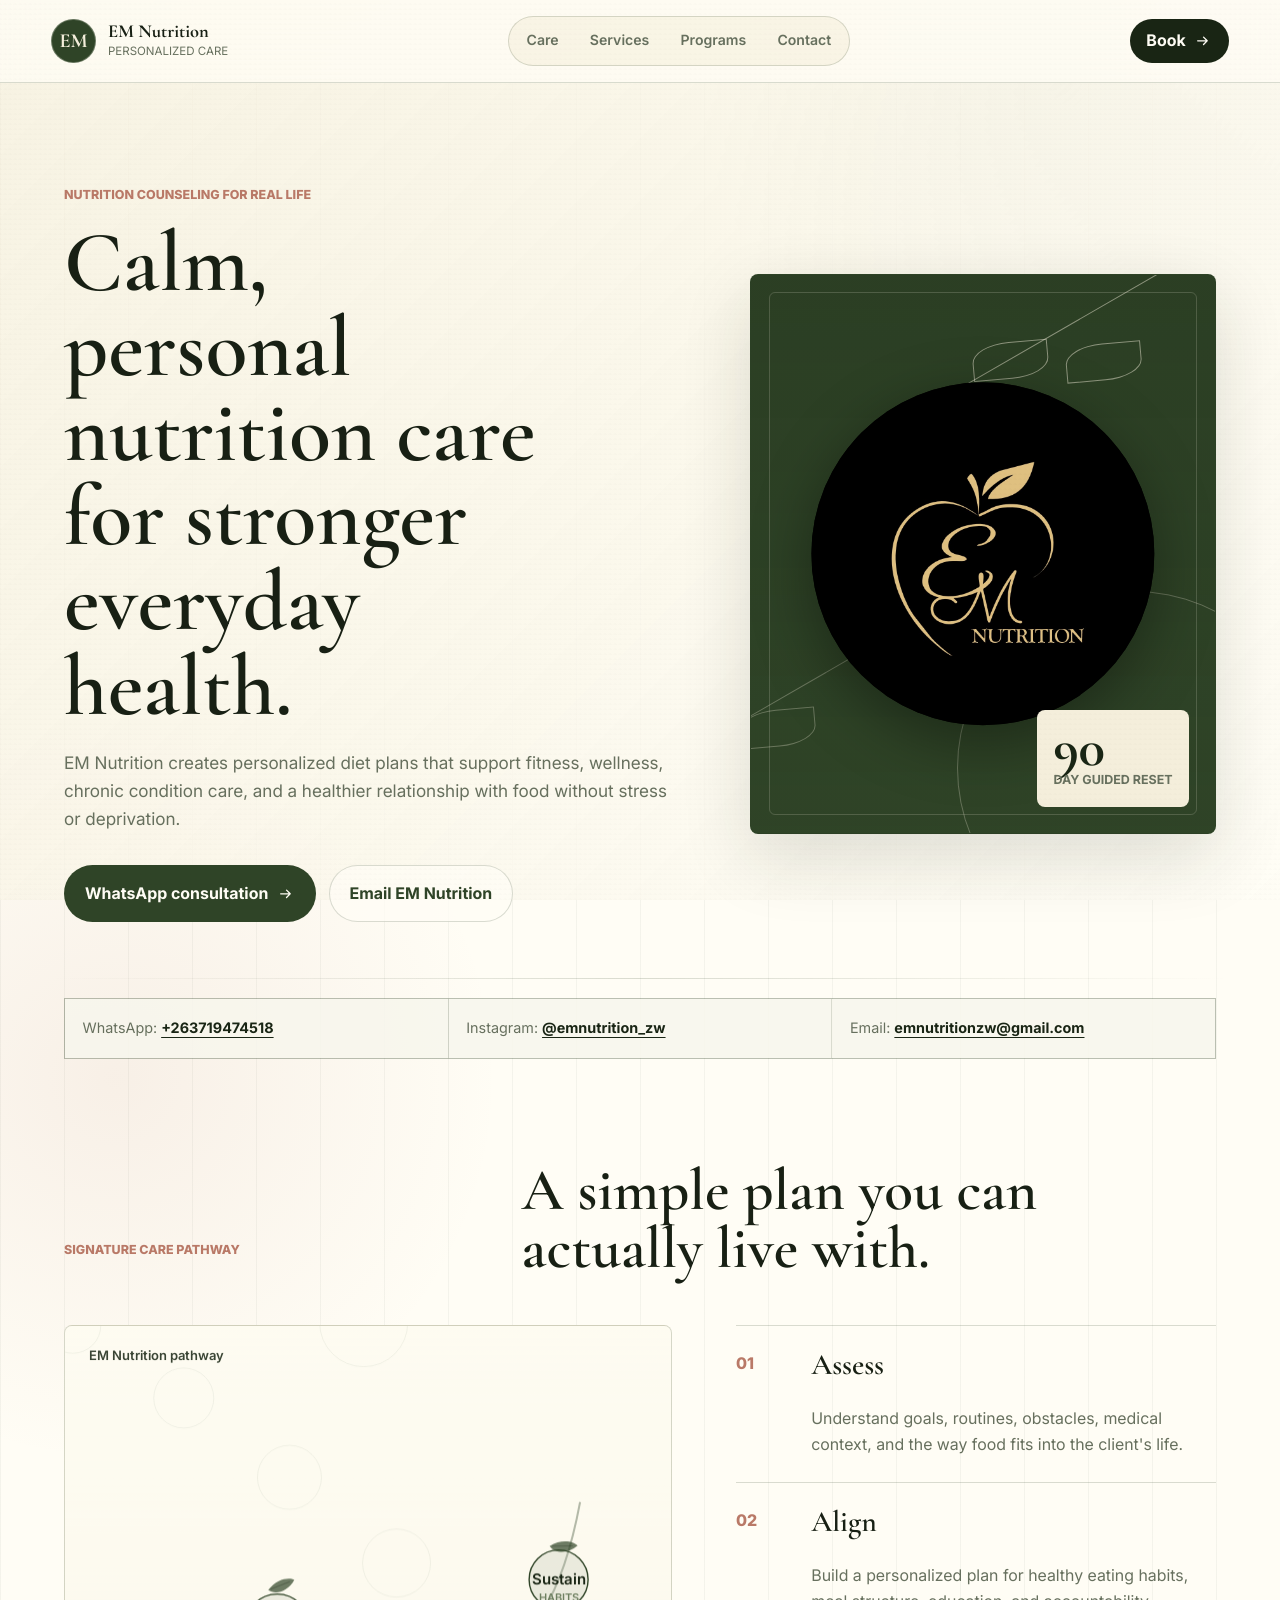
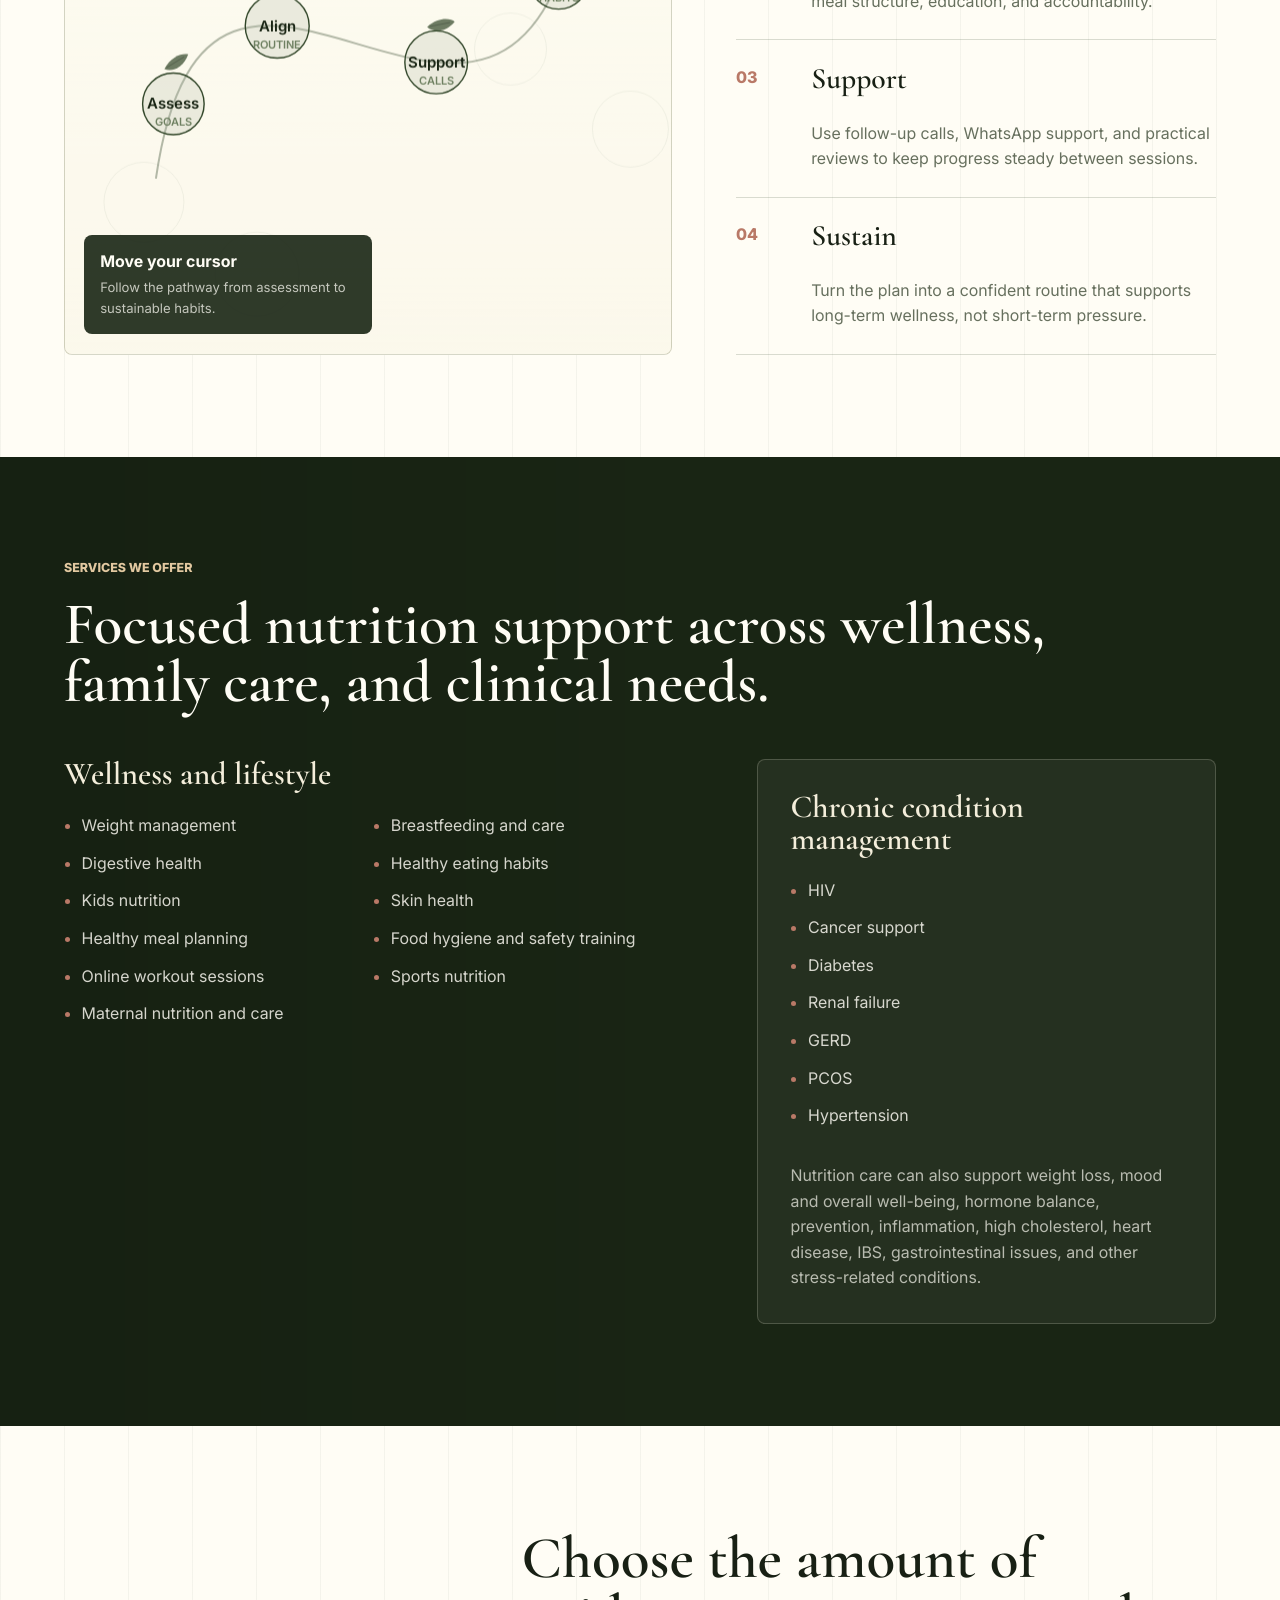
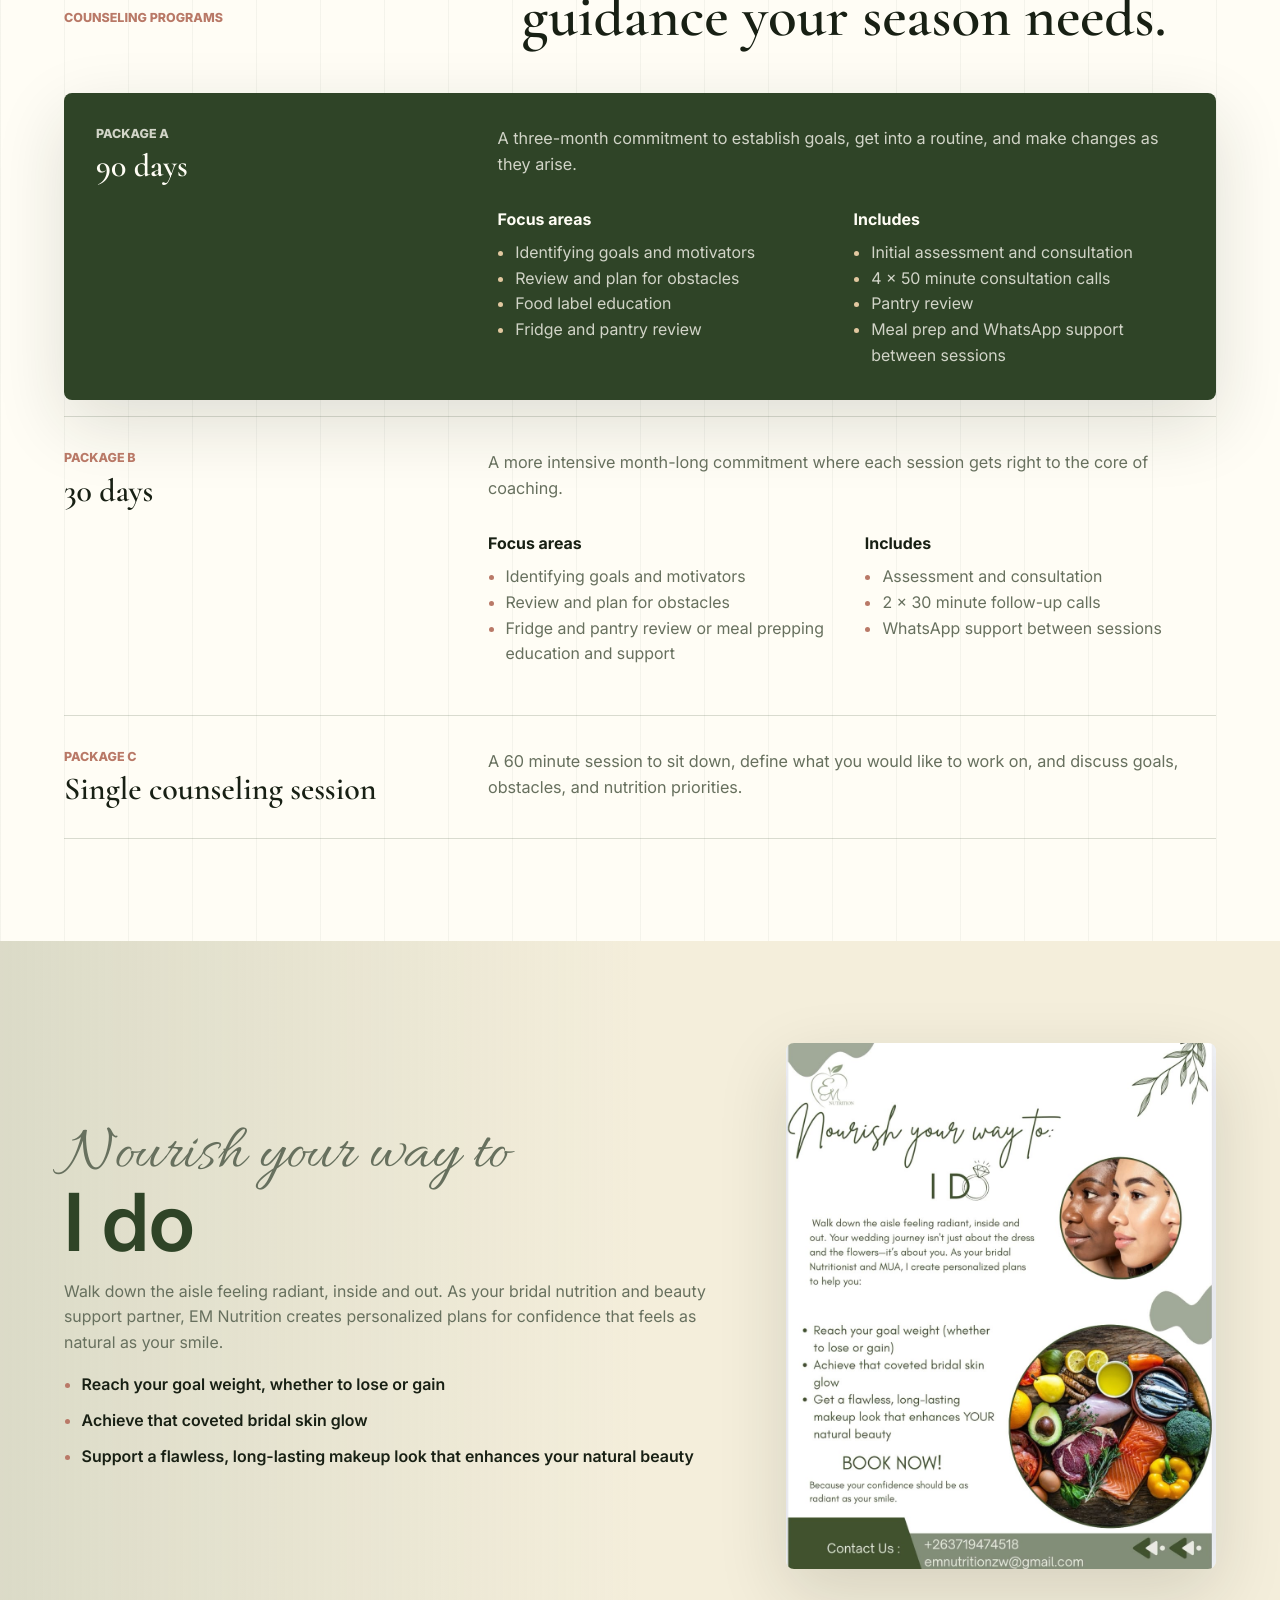
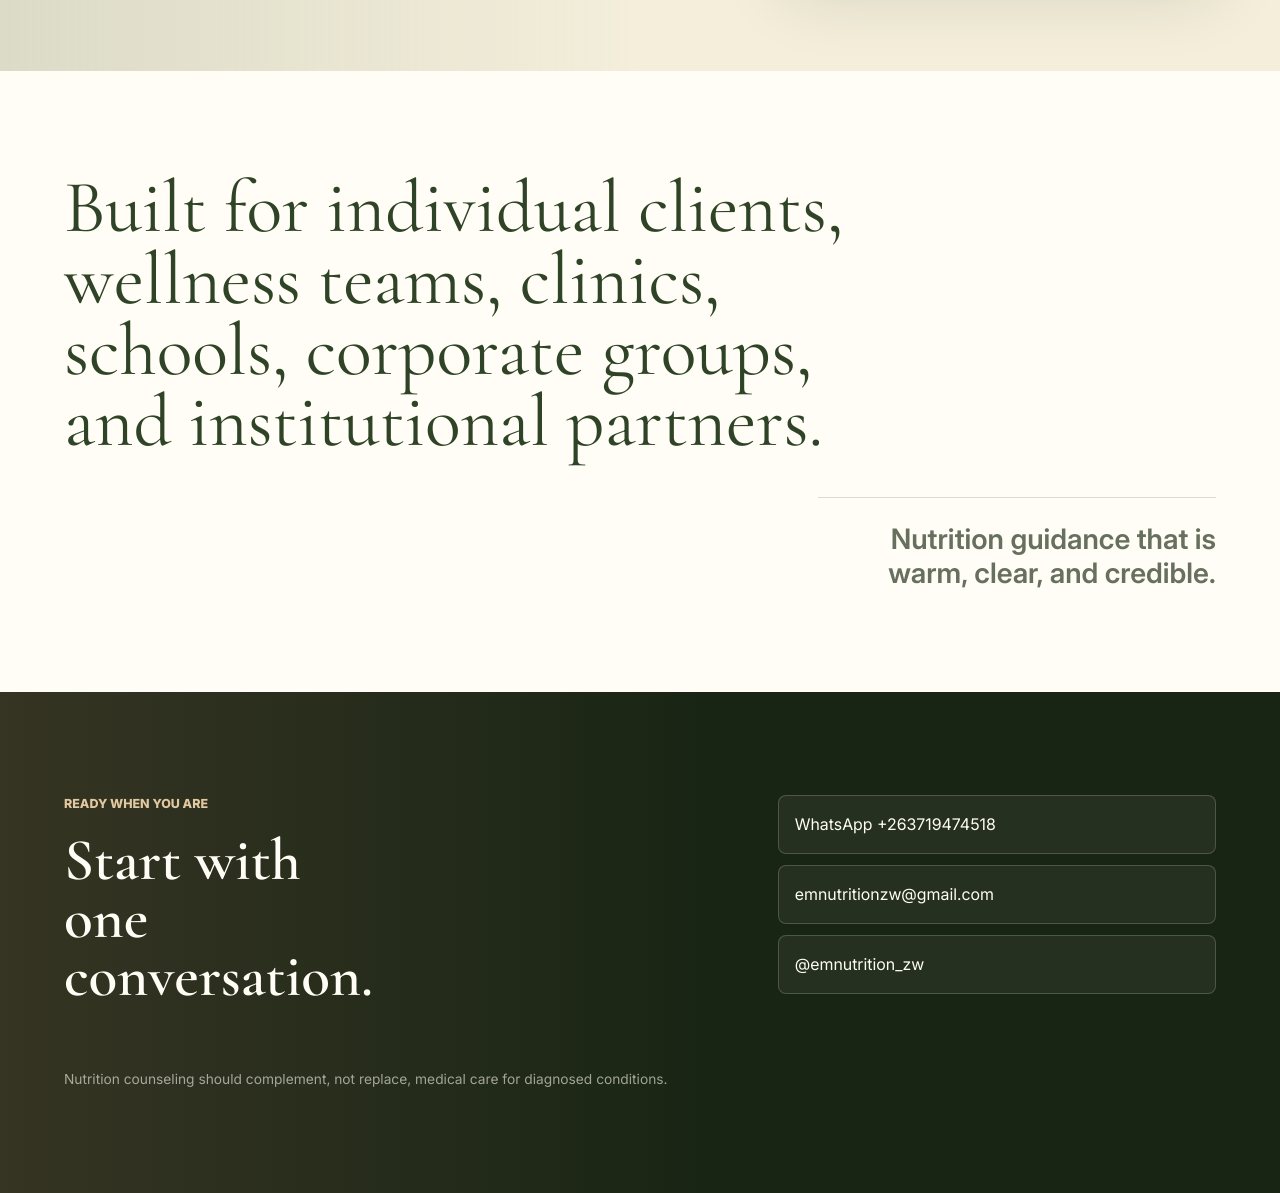
==== index.html @ 3cfdb552 "Launch EM Nutrition website" ====
<!doctype html>
<html lang="en">
  <head>
    <meta charset="utf-8" />
    <meta name="viewport" content="width=device-width, initial-scale=1" />
    <title>EM Nutrition | Nutrition Counseling</title>
    <meta
      name="description"
      content="EM Nutrition offers personalized nutrition counseling, wellness support, chronic condition management, meal planning, and bridal nutrition care."
    />
    <link rel="icon" href="./favicon.ico" sizes="any" />
    <link rel="icon" type="image/png" href="./assets/favicon.png" />
    <link rel="apple-touch-icon" href="./assets/apple-touch-icon.png" />
    <link rel="preconnect" href="https://fonts.googleapis.com" />
    <link rel="preconnect" href="https://fonts.gstatic.com" crossorigin />
    <link
      href="https://fonts.googleapis.com/css2?family=Allura&family=Cormorant+Garamond:wght@500;600;700&family=Inter:wght@400;500;600;700&display=swap"
      rel="stylesheet"
    />
    <link rel="stylesheet" href="./styles.css" />
  </head>
  <body>
    <div class="grain" aria-hidden="true"></div>
    <a class="skip-link" href="#main">Skip to content</a>

    <header class="site-header" data-reveal>
      <a class="brand" href="#top" aria-label="EM Nutrition home">
        <span class="brand-mark">EM</span>
        <span>
          <strong>EM Nutrition</strong>
          <small>Personalized care</small>
        </span>
      </a>
      <nav aria-label="Primary navigation">
        <a href="#care">Care</a>
        <a href="#services">Services</a>
        <a href="#programs">Programs</a>
        <a href="#contact">Contact</a>
      </nav>
      <a class="nav-action" href="https://wa.me/263719474518" target="_blank" rel="noreferrer">
        <span>Book</span>
        <svg viewBox="0 0 24 24" aria-hidden="true">
          <path d="M5 12h13m-5-5 5 5-5 5" />
        </svg>
      </a>
    </header>

    <main id="main">
      <section class="hero" id="top" aria-labelledby="hero-title">
        <div class="hero-copy" data-reveal>
          <p class="eyebrow">Nutrition counseling for real life</p>
          <h1 id="hero-title">Calm, personal nutrition care for stronger everyday health.</h1>
          <p class="hero-lede">
            EM Nutrition creates personalized diet plans that support fitness, wellness, chronic
            condition care, and a healthier relationship with food without stress or deprivation.
          </p>
          <div class="hero-actions" aria-label="Primary actions">
            <a class="button primary" href="https://wa.me/263719474518" target="_blank" rel="noreferrer">
              WhatsApp consultation
              <svg viewBox="0 0 24 24" aria-hidden="true">
                <path d="M5 12h13m-5-5 5 5-5 5" />
              </svg>
            </a>
            <a class="button ghost" href="mailto:emnutritionzw@gmail.com">
              Email EM Nutrition
            </a>
          </div>
        </div>

        <div class="hero-stage" data-reveal>
          <div class="hero-logo-wrap">
            <img src="./assets/em-logo-gold.jpeg" alt="EM Nutrition logo" />
          </div>
          <div class="hero-metric">
            <strong>90</strong>
            <span>day guided reset</span>
          </div>
          <div class="leaf-line leaf-line-one" aria-hidden="true"></div>
          <div class="leaf-line leaf-line-two" aria-hidden="true"></div>
        </div>
      </section>

      <section class="intro-strip" aria-label="Contact summary" data-reveal>
        <p>WhatsApp: <a href="https://wa.me/263719474518" target="_blank" rel="noreferrer">+263719474518</a></p>
        <p>Instagram: <a href="https://www.instagram.com/emnutrition_zw/" target="_blank" rel="noreferrer">@emnutrition_zw</a></p>
        <p>Email: <a href="mailto:emnutritionzw@gmail.com">emnutritionzw@gmail.com</a></p>
      </section>

      <section class="care-map" id="care" aria-labelledby="care-title">
        <div class="section-kicker" data-reveal>
          <p class="eyebrow">Signature care pathway</p>
          <h2 id="care-title">A simple plan you can actually live with.</h2>
        </div>
        <div class="care-grid">
          <div class="canvas-shell" data-reveal>
            <canvas id="nourishCanvas" aria-label="Interactive nourishment care pathway"></canvas>
            <div class="canvas-label">
              <strong>Move your cursor</strong>
              <span>Follow the pathway from assessment to sustainable habits.</span>
            </div>
          </div>
          <div class="care-steps" data-reveal>
            <article>
              <span>01</span>
              <h3>Assess</h3>
              <p>Understand goals, routines, obstacles, medical context, and the way food fits into the client's life.</p>
            </article>
            <article>
              <span>02</span>
              <h3>Align</h3>
              <p>Build a personalized plan for healthy eating habits, meal structure, education, and accountability.</p>
            </article>
            <article>
              <span>03</span>
              <h3>Support</h3>
              <p>Use follow-up calls, WhatsApp support, and practical reviews to keep progress steady between sessions.</p>
            </article>
            <article>
              <span>04</span>
              <h3>Sustain</h3>
              <p>Turn the plan into a confident routine that supports long-term wellness, not short-term pressure.</p>
            </article>
          </div>
        </div>
      </section>

      <section class="services" id="services" aria-labelledby="services-title">
        <div class="section-kicker narrow" data-reveal>
          <p class="eyebrow">Services we offer</p>
          <h2 id="services-title">Focused nutrition support across wellness, family care, and clinical needs.</h2>
        </div>

        <div class="service-columns">
          <div class="service-list wellness" data-reveal>
            <h3>Wellness and lifestyle</h3>
            <ul>
              <li>Weight management</li>
              <li>Digestive health</li>
              <li>Kids nutrition</li>
              <li>Healthy meal planning</li>
              <li>Online workout sessions</li>
              <li>Maternal nutrition and care</li>
              <li>Breastfeeding and care</li>
              <li>Healthy eating habits</li>
              <li>Skin health</li>
              <li>Food hygiene and safety training</li>
              <li>Sports nutrition</li>
            </ul>
          </div>

          <div class="service-list clinical" data-reveal>
            <h3>Chronic condition management</h3>
            <ul>
              <li>HIV</li>
              <li>Cancer support</li>
              <li>Diabetes</li>
              <li>Renal failure</li>
              <li>GERD</li>
              <li>PCOS</li>
              <li>Hypertension</li>
            </ul>
            <p>
              Nutrition care can also support weight loss, mood and overall well-being, hormone
              balance, prevention, inflammation, high cholesterol, heart disease, IBS,
              gastrointestinal issues, and other stress-related conditions.
            </p>
          </div>
        </div>
      </section>

      <section class="programs" id="programs" aria-labelledby="programs-title">
        <div class="section-kicker" data-reveal>
          <p class="eyebrow">Counseling programs</p>
          <h2 id="programs-title">Choose the amount of guidance your season needs.</h2>
        </div>

        <div class="program-stack">
          <article class="program featured" data-reveal>
            <div class="program-heading">
              <span>Package A</span>
              <h3>90 days</h3>
            </div>
            <p>
              A three-month commitment to establish goals, get into a routine, and make changes as
              they arise.
            </p>
            <div class="program-details">
              <div>
                <strong>Focus areas</strong>
                <ul>
                  <li>Identifying goals and motivators</li>
                  <li>Review and plan for obstacles</li>
                  <li>Food label education</li>
                  <li>Fridge and pantry review</li>
                </ul>
              </div>
              <div>
                <strong>Includes</strong>
                <ul>
                  <li>Initial assessment and consultation</li>
                  <li>4 x 50 minute consultation calls</li>
                  <li>Pantry review</li>
                  <li>Meal prep and WhatsApp support between sessions</li>
                </ul>
              </div>
            </div>
          </article>

          <article class="program" data-reveal>
            <div class="program-heading">
              <span>Package B</span>
              <h3>30 days</h3>
            </div>
            <p>
              A more intensive month-long commitment where each session gets right to the core of
              coaching.
            </p>
            <div class="program-details">
              <div>
                <strong>Focus areas</strong>
                <ul>
                  <li>Identifying goals and motivators</li>
                  <li>Review and plan for obstacles</li>
                  <li>Fridge and pantry review or meal prepping education and support</li>
                </ul>
              </div>
              <div>
                <strong>Includes</strong>
                <ul>
                  <li>Assessment and consultation</li>
                  <li>2 x 30 minute follow-up calls</li>
                  <li>WhatsApp support between sessions</li>
                </ul>
              </div>
            </div>
          </article>

          <article class="program single" data-reveal>
            <div class="program-heading">
              <span>Package C</span>
              <h3>Single counseling session</h3>
            </div>
            <p>
              A 60 minute session to sit down, define what you would like to work on, and discuss
              goals, obstacles, and nutrition priorities.
            </p>
          </article>
        </div>
      </section>

      <section class="bridal" aria-labelledby="bridal-title">
        <div class="bridal-copy" data-reveal>
          <p class="script">Nourish your way to</p>
          <h2 id="bridal-title">I do</h2>
          <p>
            Walk down the aisle feeling radiant, inside and out. As your bridal nutrition and beauty
            support partner, EM Nutrition creates personalized plans for confidence that feels as
            natural as your smile.
          </p>
          <ul>
            <li>Reach your goal weight, whether to lose or gain</li>
            <li>Achieve that coveted bridal skin glow</li>
            <li>Support a flawless, long-lasting makeup look that enhances your natural beauty</li>
          </ul>
        </div>
        <figure class="bridal-image" data-reveal>
          <img src="./assets/bridal-nourish.jpeg" alt="EM Nutrition bridal nourishment service flyer" />
        </figure>
      </section>

      <section class="assurance" aria-label="Professional assurance" data-reveal>
        <p class="assurance-main">
          Built for individual clients, wellness teams, clinics, schools, corporate groups, and
          institutional partners.
        </p>
        <p class="assurance-side">
          Nutrition guidance that is warm, clear, and credible.
        </p>
      </section>
    </main>

    <footer class="site-footer" id="contact">
      <div data-reveal>
        <p class="eyebrow">Ready when you are</p>
        <h2>Start with one conversation.</h2>
      </div>
      <div class="footer-actions" data-reveal>
        <a href="https://wa.me/263719474518" target="_blank" rel="noreferrer">WhatsApp +263719474518</a>
        <a href="mailto:emnutritionzw@gmail.com">emnutritionzw@gmail.com</a>
        <a href="https://www.instagram.com/emnutrition_zw/" target="_blank" rel="noreferrer">@emnutrition_zw</a>
      </div>
      <p class="footer-note">
        Nutrition counseling should complement, not replace, medical care for diagnosed conditions.
      </p>
    </footer>

    <script src="./script.js"></script>
  </body>
</html>
---- styles.css ----
:root {
  --pine: #2f4427;
  --pine-deep: #192514;
  --moss: #6e8061;
  --sage: #a8b39f;
  --rose: #b97967;
  --linen: #f4eedb;
  --ivory: #fffdf5;
  --ink: #182014;
  --muted: #67705e;
  --line: rgba(47, 68, 39, 0.18);
  --shadow: 0 24px 70px rgba(25, 37, 20, 0.14);
  --radius: 8px;
  color-scheme: light;
}

* {
  box-sizing: border-box;
}

html {
  scroll-behavior: smooth;
}

body {
  margin: 0;
  color: var(--ink);
  background:
    radial-gradient(circle at 9% 18%, rgba(183, 121, 103, 0.1), transparent 24rem),
    linear-gradient(90deg, rgba(47, 68, 39, 0.05) 1px, transparent 1px),
    var(--ivory);
  background-size: auto, 64px 64px, auto;
  font-family: Inter, Arial, sans-serif;
  line-height: 1.6;
  text-rendering: geometricPrecision;
}

body::before {
  position: fixed;
  inset: 0;
  z-index: -2;
  content: "";
  background:
    linear-gradient(135deg, rgba(244, 238, 219, 0.74), rgba(255, 253, 245, 0.88)),
    radial-gradient(circle at 82% 8%, rgba(110, 128, 97, 0.18), transparent 22rem);
}

a {
  color: inherit;
}

img,
canvas,
svg {
  display: block;
}

ul {
  padding-left: 1.1rem;
}

li::marker {
  color: var(--rose);
}

.grain {
  pointer-events: none;
  position: fixed;
  inset: 0;
  z-index: 20;
  opacity: 0.11;
  mix-blend-mode: multiply;
  background-image:
    linear-gradient(45deg, rgba(47, 68, 39, 0.11) 25%, transparent 25%),
    linear-gradient(-45deg, rgba(47, 68, 39, 0.09) 25%, transparent 25%);
  background-size: 5px 5px;
}

.skip-link {
  position: absolute;
  top: 1rem;
  left: 1rem;
  z-index: 100;
  transform: translateY(-160%);
  padding: 0.75rem 1rem;
  background: var(--pine);
  color: var(--ivory);
  border-radius: var(--radius);
}

.skip-link:focus {
  transform: translateY(0);
}

.site-header {
  position: sticky;
  top: 0;
  z-index: 12;
  display: grid;
  grid-template-columns: auto 1fr auto;
  gap: 1.5rem;
  align-items: center;
  padding: 1rem clamp(1rem, 4vw, 4rem);
  background: rgba(255, 253, 245, 0.78);
  border-bottom: 1px solid var(--line);
  backdrop-filter: blur(18px);
}

.brand,
.nav-action,
.button,
.footer-actions a {
  text-decoration: none;
}

.brand {
  display: inline-flex;
  align-items: center;
  gap: 0.75rem;
}

.brand-mark {
  display: grid;
  width: 2.8rem;
  height: 2.8rem;
  place-items: center;
  color: var(--linen);
  background: var(--pine);
  border: 1px solid rgba(255, 253, 245, 0.28);
  border-radius: 50%;
  font-family: "Cormorant Garamond", Georgia, serif;
  font-size: 1.25rem;
  font-weight: 700;
}

.brand strong,
.brand small {
  display: block;
}

.brand strong {
  font-family: "Cormorant Garamond", Georgia, serif;
  font-size: 1.15rem;
  line-height: 1.1;
}

.brand small {
  color: var(--muted);
  font-size: 0.72rem;
  text-transform: uppercase;
}

nav {
  justify-self: center;
  display: flex;
  gap: 0.25rem;
  padding: 0.25rem;
  border: 1px solid var(--line);
  border-radius: 999px;
  background: rgba(244, 238, 219, 0.58);
}

nav a {
  padding: 0.55rem 0.85rem;
  border-radius: 999px;
  color: var(--muted);
  font-size: 0.88rem;
  font-weight: 600;
  text-decoration: none;
  transition: background 180ms ease, color 180ms ease;
}

nav a:hover,
nav a:focus-visible {
  background: var(--pine);
  color: var(--ivory);
  outline: 0;
}

.nav-action,
.button {
  display: inline-flex;
  align-items: center;
  justify-content: center;
  gap: 0.55rem;
  min-height: 2.8rem;
  border-radius: 999px;
  font-weight: 700;
  transition: transform 180ms ease, background 180ms ease, border-color 180ms ease;
}

.nav-action {
  padding: 0 1.05rem;
  color: var(--ivory);
  background: var(--pine-deep);
}

.nav-action svg,
.button svg {
  width: 1.1rem;
  height: 1.1rem;
  fill: none;
  stroke: currentColor;
  stroke-width: 1.8;
  stroke-linecap: round;
  stroke-linejoin: round;
}

.nav-action:hover,
.button:hover {
  transform: translateY(-2px);
}

main {
  overflow: clip;
}

.hero {
  position: relative;
  display: grid;
  grid-template-columns: minmax(0, 1.02fr) minmax(22rem, 0.78fr);
  gap: clamp(2rem, 6vw, 5.5rem);
  align-items: center;
  min-height: calc(100svh - 78px);
  padding: clamp(4rem, 8vw, 7rem) clamp(1rem, 5vw, 5.5rem) clamp(3rem, 6vw, 5rem);
}

.hero::after {
  position: absolute;
  right: 4vw;
  bottom: 1.2rem;
  left: 4vw;
  height: 1px;
  content: "";
  background: linear-gradient(90deg, transparent, var(--line), transparent);
}

.eyebrow {
  margin: 0 0 1rem;
  color: var(--rose);
  font-size: 0.78rem;
  font-weight: 800;
  text-transform: uppercase;
}

h1,
h2,
h3,
p {
  margin-top: 0;
}

h1,
h2,
h3 {
  font-family: "Cormorant Garamond", Georgia, serif;
  line-height: 0.98;
}

h1 {
  max-width: 12ch;
  margin-bottom: 1.3rem;
  font-size: 5.4rem;
  font-weight: 600;
}

h2 {
  font-size: 3.7rem;
  font-weight: 600;
}

h3 {
  font-size: 2rem;
  font-weight: 600;
}

.hero-lede {
  max-width: 43rem;
  color: var(--muted);
  font-size: 1.08rem;
}

.hero-actions {
  display: flex;
  flex-wrap: wrap;
  gap: 0.8rem;
  margin-top: 2rem;
}

.button {
  padding: 0.9rem 1.25rem;
  border: 1px solid transparent;
}

.button.primary {
  color: var(--ivory);
  background: var(--pine);
}

.button.ghost {
  color: var(--pine);
  border-color: var(--line);
  background: rgba(255, 253, 245, 0.72);
}

.hero-stage {
  position: relative;
  min-height: 35rem;
  border: 1px solid var(--line);
  border-radius: var(--radius);
  background:
    linear-gradient(180deg, rgba(25, 37, 20, 0.18), rgba(25, 37, 20, 0.02)),
    var(--pine);
  box-shadow: var(--shadow);
  isolation: isolate;
  overflow: hidden;
}

.hero-stage::before {
  position: absolute;
  inset: 1.1rem;
  content: "";
  border: 1px solid rgba(244, 238, 219, 0.18);
  border-radius: 6px;
}

.hero-stage::after {
  position: absolute;
  inset: auto -6rem -7rem auto;
  width: 22rem;
  height: 22rem;
  content: "";
  border: 1px solid rgba(244, 238, 219, 0.28);
  border-radius: 50%;
}

.hero-logo-wrap {
  position: absolute;
  top: 50%;
  left: 50%;
  z-index: 2;
  width: min(74%, 24rem);
  aspect-ratio: 1;
  transform: translate(-50%, -50%);
  border-radius: 50%;
  background: #050704;
  overflow: hidden;
  box-shadow: 0 18px 60px rgba(0, 0, 0, 0.36);
}

.hero-logo-wrap img {
  width: 100%;
  height: 100%;
  object-fit: cover;
}

.hero-metric {
  position: absolute;
  right: 1.6rem;
  bottom: 1.6rem;
  z-index: 3;
  width: 9.5rem;
  padding: 1rem;
  color: var(--pine-deep);
  background: var(--linen);
  border-radius: var(--radius);
}

.hero-metric strong,
.hero-metric span {
  display: block;
}

.hero-metric strong {
  font-family: "Cormorant Garamond", Georgia, serif;
  font-size: 3.4rem;
  line-height: 0.82;
}

.hero-metric span {
  color: var(--muted);
  font-size: 0.78rem;
  font-weight: 700;
  text-transform: uppercase;
}

.leaf-line {
  position: absolute;
  border: 1px solid rgba(244, 238, 219, 0.48);
  border-right: 0;
  border-bottom: 0;
  transform: rotate(-30deg);
}

.leaf-line::before,
.leaf-line::after {
  position: absolute;
  width: 4.6rem;
  height: 2.2rem;
  content: "";
  border: 1px solid rgba(244, 238, 219, 0.48);
  border-radius: 50% 0 50% 0;
  transform: rotate(25deg);
}

.leaf-line-one {
  top: 3rem;
  right: -1rem;
  width: 18rem;
  height: 7rem;
}

.leaf-line-one::before {
  top: -1.1rem;
  left: 3rem;
}

.leaf-line-one::after {
  top: 1.9rem;
  left: 8rem;
}

.leaf-line-two {
  bottom: 4rem;
  left: -3.5rem;
  width: 14rem;
  height: 5rem;
  opacity: 0.62;
}

.leaf-line-two::before {
  top: 0.3rem;
  left: 3rem;
}

.leaf-line-two::after {
  display: none;
}

.intro-strip {
  display: grid;
  grid-template-columns: repeat(3, 1fr);
  gap: 1px;
  margin: 0 clamp(1rem, 5vw, 5.5rem);
  border: 1px solid var(--line);
  background: var(--line);
}

.intro-strip p {
  margin: 0;
  padding: 1.1rem;
  background: rgba(255, 253, 245, 0.82);
  color: var(--muted);
  font-size: 0.9rem;
}

.intro-strip a {
  color: var(--pine-deep);
  font-weight: 700;
  text-decoration-thickness: 1px;
  text-underline-offset: 0.25em;
}

.care-map,
.services,
.programs,
.bridal,
.assurance,
.site-footer {
  padding: clamp(4rem, 8vw, 8rem) clamp(1rem, 5vw, 5.5rem);
}

.section-kicker {
  display: grid;
  grid-template-columns: minmax(10rem, 0.38fr) minmax(0, 0.62fr);
  gap: 2rem;
  align-items: end;
  margin-bottom: 3rem;
}

.section-kicker h2 {
  margin-bottom: 0;
}

.section-kicker.narrow {
  max-width: 62rem;
  display: block;
}

.care-grid {
  display: grid;
  grid-template-columns: minmax(0, 0.95fr) minmax(22rem, 0.75fr);
  gap: clamp(2rem, 5vw, 4rem);
  align-items: stretch;
}

.canvas-shell {
  position: relative;
  min-height: 34rem;
  border: 1px solid var(--line);
  border-radius: var(--radius);
  background:
    linear-gradient(180deg, rgba(255, 253, 245, 0.62), rgba(244, 238, 219, 0.92)),
    var(--linen);
  overflow: hidden;
}

#nourishCanvas {
  width: 100%;
  height: 100%;
}

.canvas-label {
  position: absolute;
  left: 1.2rem;
  bottom: 1.2rem;
  max-width: 18rem;
  padding: 0.9rem 1rem;
  color: var(--ivory);
  background: rgba(25, 37, 20, 0.9);
  border-radius: var(--radius);
}

.canvas-label strong,
.canvas-label span {
  display: block;
}

.canvas-label span {
  margin-top: 0.2rem;
  color: rgba(255, 253, 245, 0.72);
  font-size: 0.82rem;
}

.care-steps {
  display: grid;
  gap: 0;
  border-top: 1px solid var(--line);
}

.care-steps article {
  display: grid;
  grid-template-columns: 3.5rem 1fr;
  gap: 1.2rem;
  padding: 1.55rem 0;
  border-bottom: 1px solid var(--line);
}

.care-steps span {
  color: var(--rose);
  font-weight: 800;
}

.care-steps h3 {
  margin-bottom: 0.45rem;
  font-size: 1.85rem;
}

.care-steps p {
  grid-column: 2;
  margin-bottom: 0;
  color: var(--muted);
}

.services {
  color: var(--ivory);
  background:
    linear-gradient(90deg, rgba(0, 0, 0, 0.12), transparent 55%),
    var(--pine-deep);
}

.services .eyebrow {
  color: #e2c8a0;
}

.service-columns {
  display: grid;
  grid-template-columns: minmax(0, 1.08fr) minmax(20rem, 0.82fr);
  gap: clamp(2rem, 7vw, 6rem);
}

.service-list {
  position: relative;
}

.service-list h3 {
  margin-bottom: 1.4rem;
  color: var(--linen);
}

.service-list ul {
  columns: 2;
  column-gap: 2rem;
  margin: 0;
  color: rgba(255, 253, 245, 0.82);
}

.service-list li {
  break-inside: avoid;
  margin: 0 0 0.75rem;
}

.service-list.clinical {
  padding: 2rem;
  border: 1px solid rgba(244, 238, 219, 0.2);
  border-radius: var(--radius);
  background: rgba(255, 253, 245, 0.055);
}

.service-list.clinical ul {
  columns: 1;
}

.service-list.clinical p {
  margin: 1.4rem 0 0;
  color: rgba(255, 253, 245, 0.68);
}

.program-stack {
  display: grid;
  gap: 1rem;
}

.program {
  display: grid;
  grid-template-columns: minmax(14rem, 0.35fr) minmax(0, 0.65fr);
  gap: 2rem;
  padding: 2rem 0;
  border-top: 1px solid var(--line);
}

.program:last-child {
  border-bottom: 1px solid var(--line);
}

.program.featured {
  padding: 2rem;
  color: var(--ivory);
  background: var(--pine);
  border: 0;
  border-radius: var(--radius);
  box-shadow: var(--shadow);
}

.program.featured .program-heading span,
.program.featured p,
.program.featured li {
  color: rgba(255, 253, 245, 0.78);
}

.program.featured li::marker {
  color: #e2c8a0;
}

.program.single {
  align-items: center;
}

.program-heading span {
  display: block;
  margin-bottom: 0.4rem;
  color: var(--rose);
  font-size: 0.78rem;
  font-weight: 800;
  text-transform: uppercase;
}

.program-heading h3 {
  margin-bottom: 0;
}

.program > p {
  align-self: start;
  margin-bottom: 0;
  color: var(--muted);
  font-size: 1.02rem;
}

.program-details {
  grid-column: 2;
  display: grid;
  grid-template-columns: repeat(2, minmax(0, 1fr));
  gap: 1.6rem;
  margin-top: -0.5rem;
}

.program-details strong {
  display: block;
  margin-bottom: 0.5rem;
}

.program-details ul {
  margin: 0;
  color: var(--muted);
}

.bridal {
  display: grid;
  grid-template-columns: minmax(0, 0.72fr) minmax(18rem, 0.48fr);
  gap: clamp(2rem, 6vw, 5rem);
  align-items: center;
  background:
    linear-gradient(90deg, rgba(168, 179, 159, 0.32), transparent 50%),
    var(--linen);
}

.script {
  margin-bottom: 0;
  color: var(--pine);
  font-family: Allura, cursive;
  font-size: 4rem;
  line-height: 0.9;
}

.bridal h2 {
  margin-bottom: 1rem;
  color: var(--pine);
  font-family: Inter, Arial, sans-serif;
  font-size: 5rem;
  font-weight: 600;
}

.bridal p {
  max-width: 45rem;
  color: var(--muted);
}

.bridal li {
  margin-bottom: 0.65rem;
  font-weight: 600;
}

.bridal-image {
  margin: 0;
  border-radius: var(--radius);
  overflow: hidden;
  box-shadow: var(--shadow);
}

.bridal-image img {
  width: 100%;
  height: auto;
}

.assurance {
  background: var(--ivory);
}

.assurance-main,
.assurance-side {
  margin: 0;
  color: var(--pine);
}

.assurance-main {
  max-width: 28ch;
  font-family: "Cormorant Garamond", Georgia, serif;
  font-size: clamp(4rem, 5.8vw, 7.2rem);
  line-height: 0.96;
  text-wrap: balance;
}

.assurance-side {
  max-width: 22ch;
  margin: clamp(1.4rem, 3vw, 2.6rem) 0 0 auto;
  padding-top: clamp(1rem, 2vw, 1.6rem);
  border-top: 1px solid var(--line);
  color: var(--muted);
  font-family: Inter, Arial, sans-serif;
  font-size: clamp(1.45rem, 2.2vw, 2.55rem);
  font-weight: 600;
  line-height: 1.18;
  text-align: right;
}

.site-footer {
  display: grid;
  grid-template-columns: minmax(0, 0.7fr) minmax(20rem, 0.45fr);
  gap: 2rem;
  color: var(--ivory);
  background:
    linear-gradient(90deg, rgba(183, 121, 103, 0.18), transparent 55%),
    var(--pine-deep);
}

.site-footer .eyebrow {
  color: #e2c8a0;
}

.site-footer h2 {
  max-width: 10ch;
  margin-bottom: 0;
}

.footer-actions {
  display: grid;
  align-content: start;
  gap: 0.65rem;
}

.footer-actions a {
  padding: 1rem;
  border: 1px solid rgba(244, 238, 219, 0.2);
  border-radius: var(--radius);
  color: var(--ivory);
  background: rgba(255, 253, 245, 0.055);
  transition: transform 180ms ease, background 180ms ease;
}

.footer-actions a:hover,
.footer-actions a:focus-visible {
  transform: translateX(4px);
  background: rgba(255, 253, 245, 0.11);
  outline: 0;
}

.footer-note {
  grid-column: 1 / -1;
  margin: 2rem 0 0;
  color: rgba(255, 253, 245, 0.58);
  font-size: 0.86rem;
}

[data-reveal] {
  transform: translateY(18px);
  opacity: 0;
  transition: transform 700ms cubic-bezier(0.2, 0.72, 0.22, 1), opacity 700ms ease;
}

[data-reveal].is-visible {
  transform: translateY(0);
  opacity: 1;
}

@media (prefers-reduced-motion: reduce) {
  *,
  *::before,
  *::after {
    scroll-behavior: auto !important;
    transition-duration: 1ms !important;
    animation-duration: 1ms !important;
  }
}

@media (max-width: 980px) {
  .site-header {
    grid-template-columns: 1fr auto;
  }

  nav {
    order: 3;
    grid-column: 1 / -1;
    justify-self: stretch;
    overflow-x: auto;
  }

  .hero,
  .care-grid,
  .service-columns,
  .bridal,
  .site-footer {
    grid-template-columns: 1fr;
  }

  .hero {
    min-height: auto;
  }

  .hero-stage {
    min-height: 30rem;
  }

  h1 {
    max-width: 11ch;
    font-size: 4.2rem;
  }

  h2 {
    font-size: 3rem;
  }

  .section-kicker,
  .program {
    grid-template-columns: 1fr;
  }

  .program-details {
    grid-column: auto;
  }

  .intro-strip {
    grid-template-columns: 1fr;
  }
}

@media (max-width: 640px) {
  .grain {
    display: none;
  }

  .site-header {
    padding: 0.8rem 1rem;
  }

  .brand small,
  .nav-action span {
    display: none;
  }

  .brand-mark {
    width: 2.55rem;
    height: 2.55rem;
  }

  nav {
    gap: 0;
    border-radius: var(--radius);
  }

  nav a {
    flex: 1;
    text-align: center;
  }

  .hero,
  .care-map,
  .services,
  .programs,
  .bridal,
  .assurance,
  .site-footer {
    padding-right: 1rem;
    padding-left: 1rem;
  }

  h1 {
    max-width: 9.2ch;
    font-size: 3.25rem;
  }

  h2 {
    font-size: 2.45rem;
  }

  h3 {
    font-size: 1.7rem;
  }

  .hero-lede {
    font-size: 1rem;
  }

  .hero-actions,
  .button {
    width: 100%;
  }

  .hero-stage,
  .canvas-shell {
    min-height: 24rem;
  }

  .hero-logo-wrap {
    width: 78%;
  }

  .hero-metric {
    right: 1rem;
    bottom: 1rem;
    width: 8.3rem;
  }

  .care-steps article {
    grid-template-columns: 2.5rem 1fr;
  }

  .service-list ul {
    columns: 1;
  }

  .service-list.clinical {
    padding: 1.2rem;
  }

  .program.featured {
    padding: 1.25rem;
  }

  .program-details {
    grid-template-columns: 1fr;
  }

  .script {
    font-size: 3.15rem;
  }

  .bridal h2 {
    font-size: 3.5rem;
  }

  .assurance-main {
    max-width: 10.5ch;
    font-size: 3.25rem;
  }

  .assurance-side {
    max-width: 17ch;
    margin-left: 0;
    padding: 1.25rem 0 0;
    border-top: 1px solid var(--line);
    font-size: 1.28rem;
    text-align: left;
  }
}
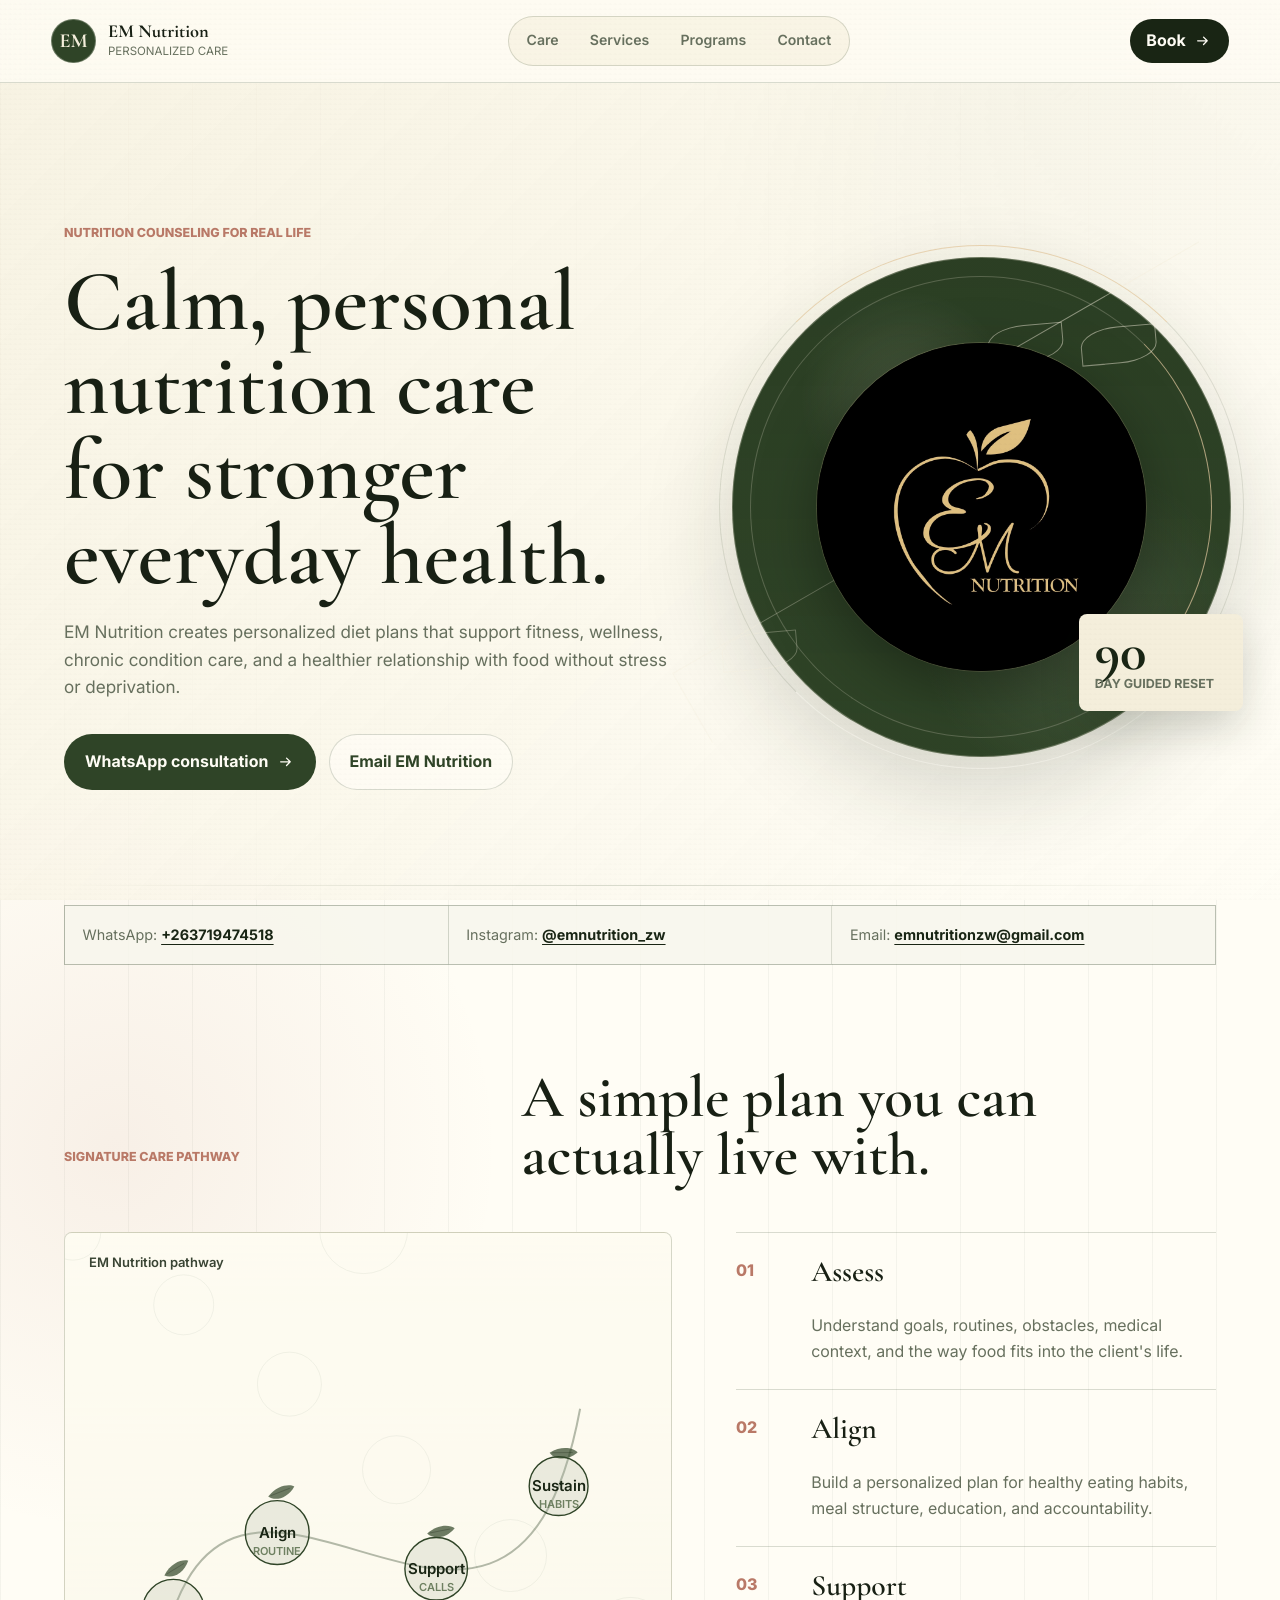
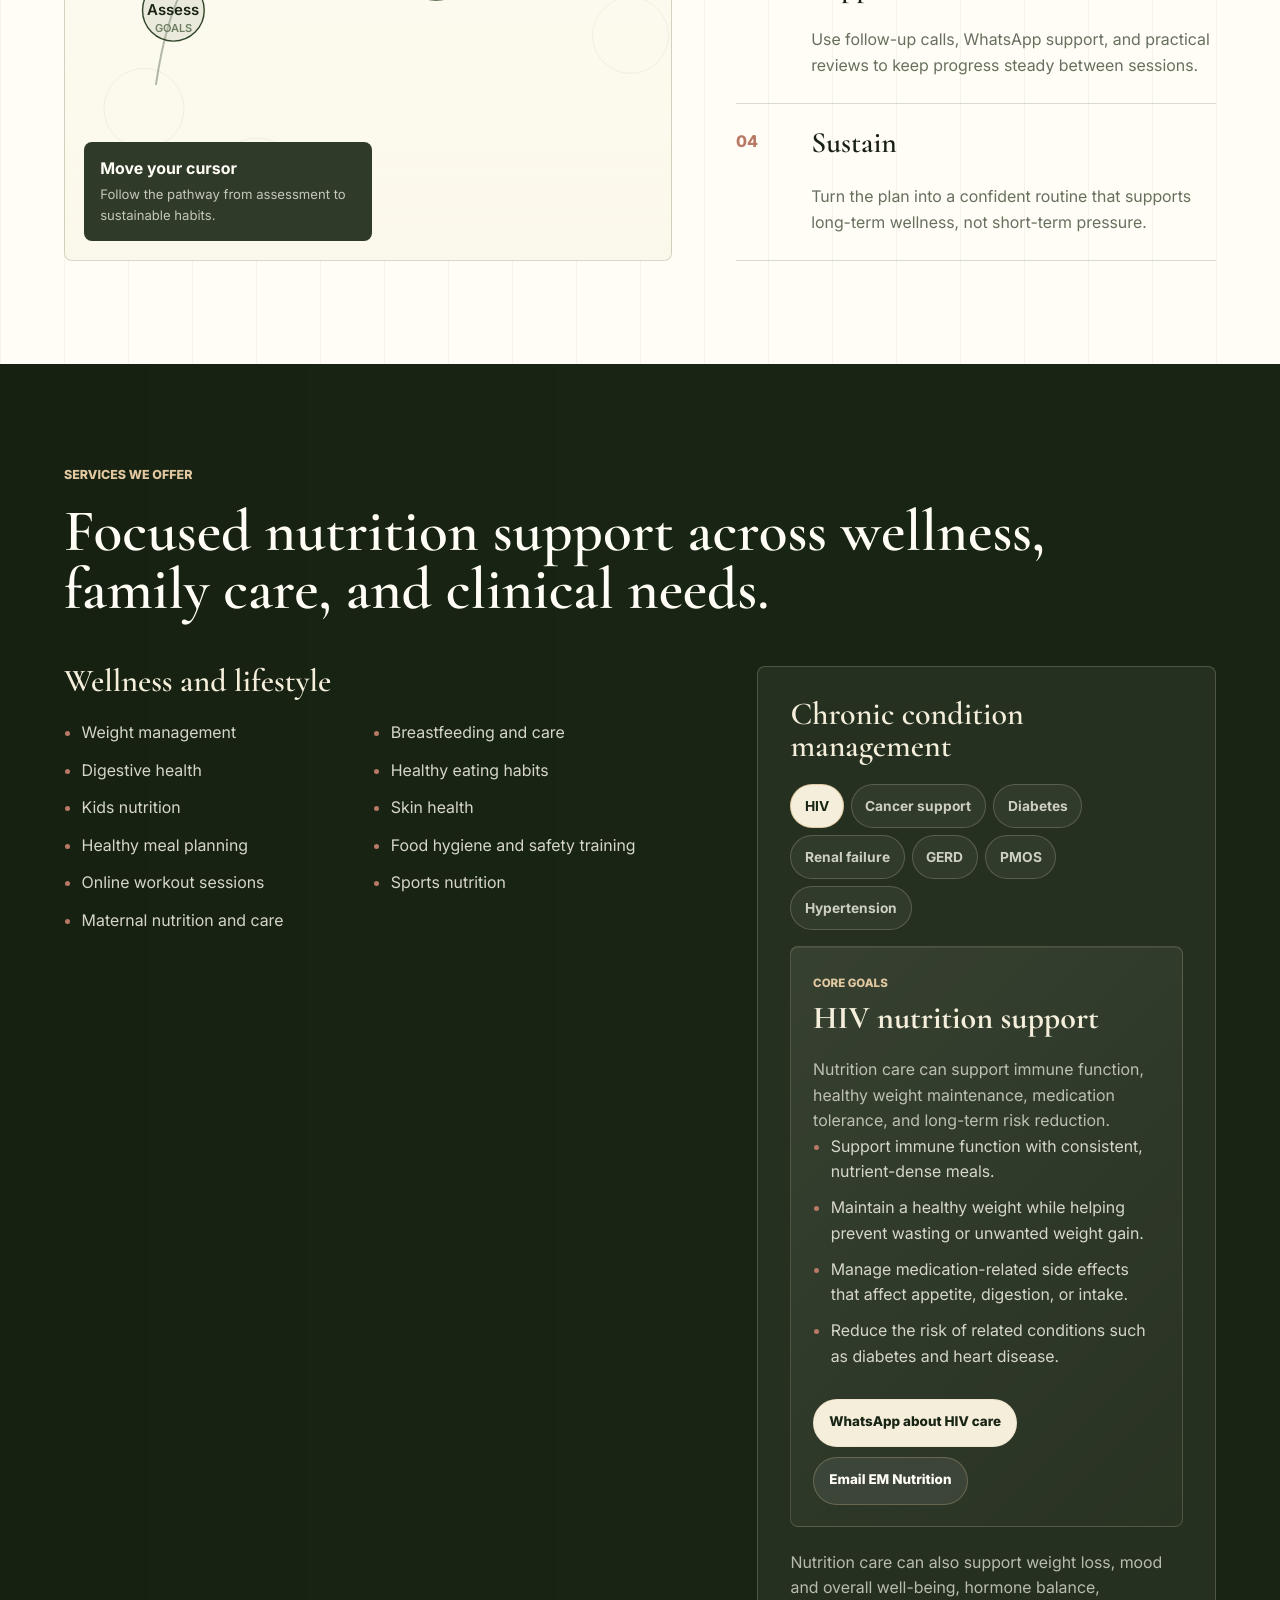
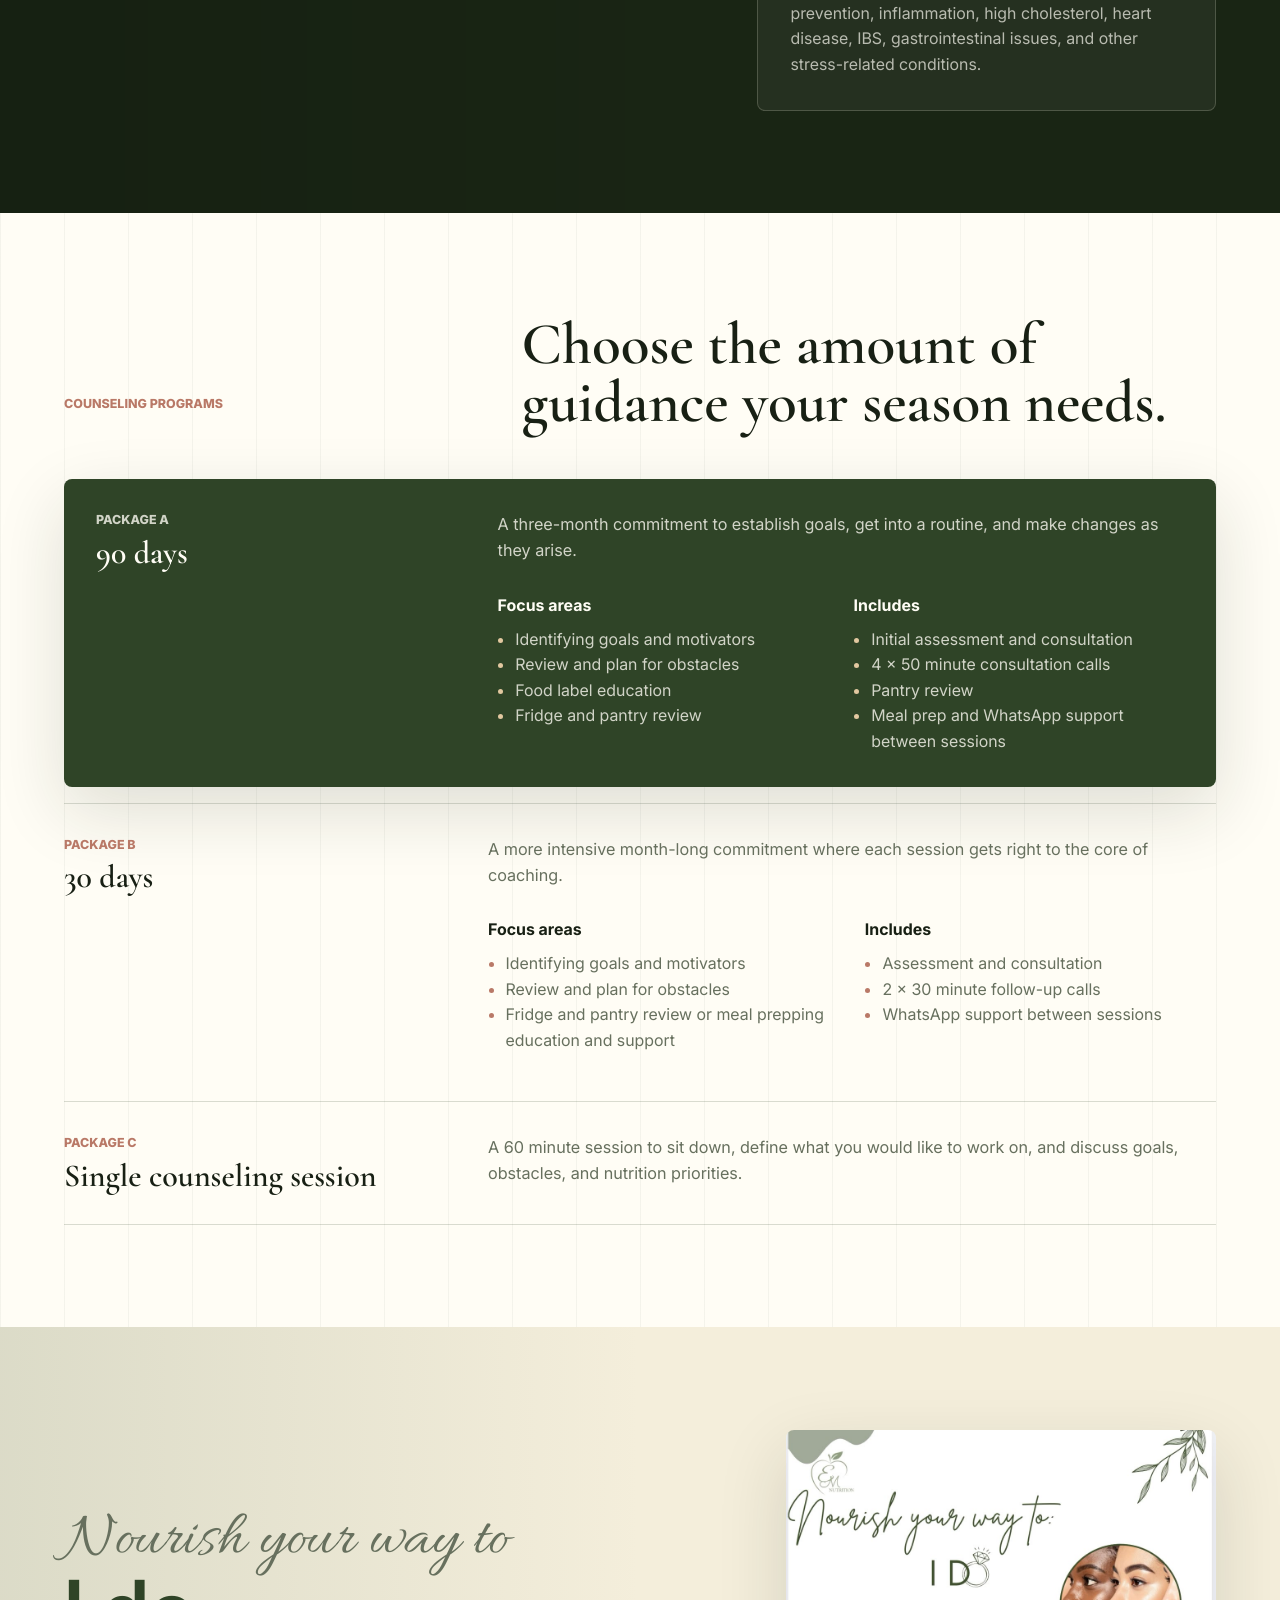
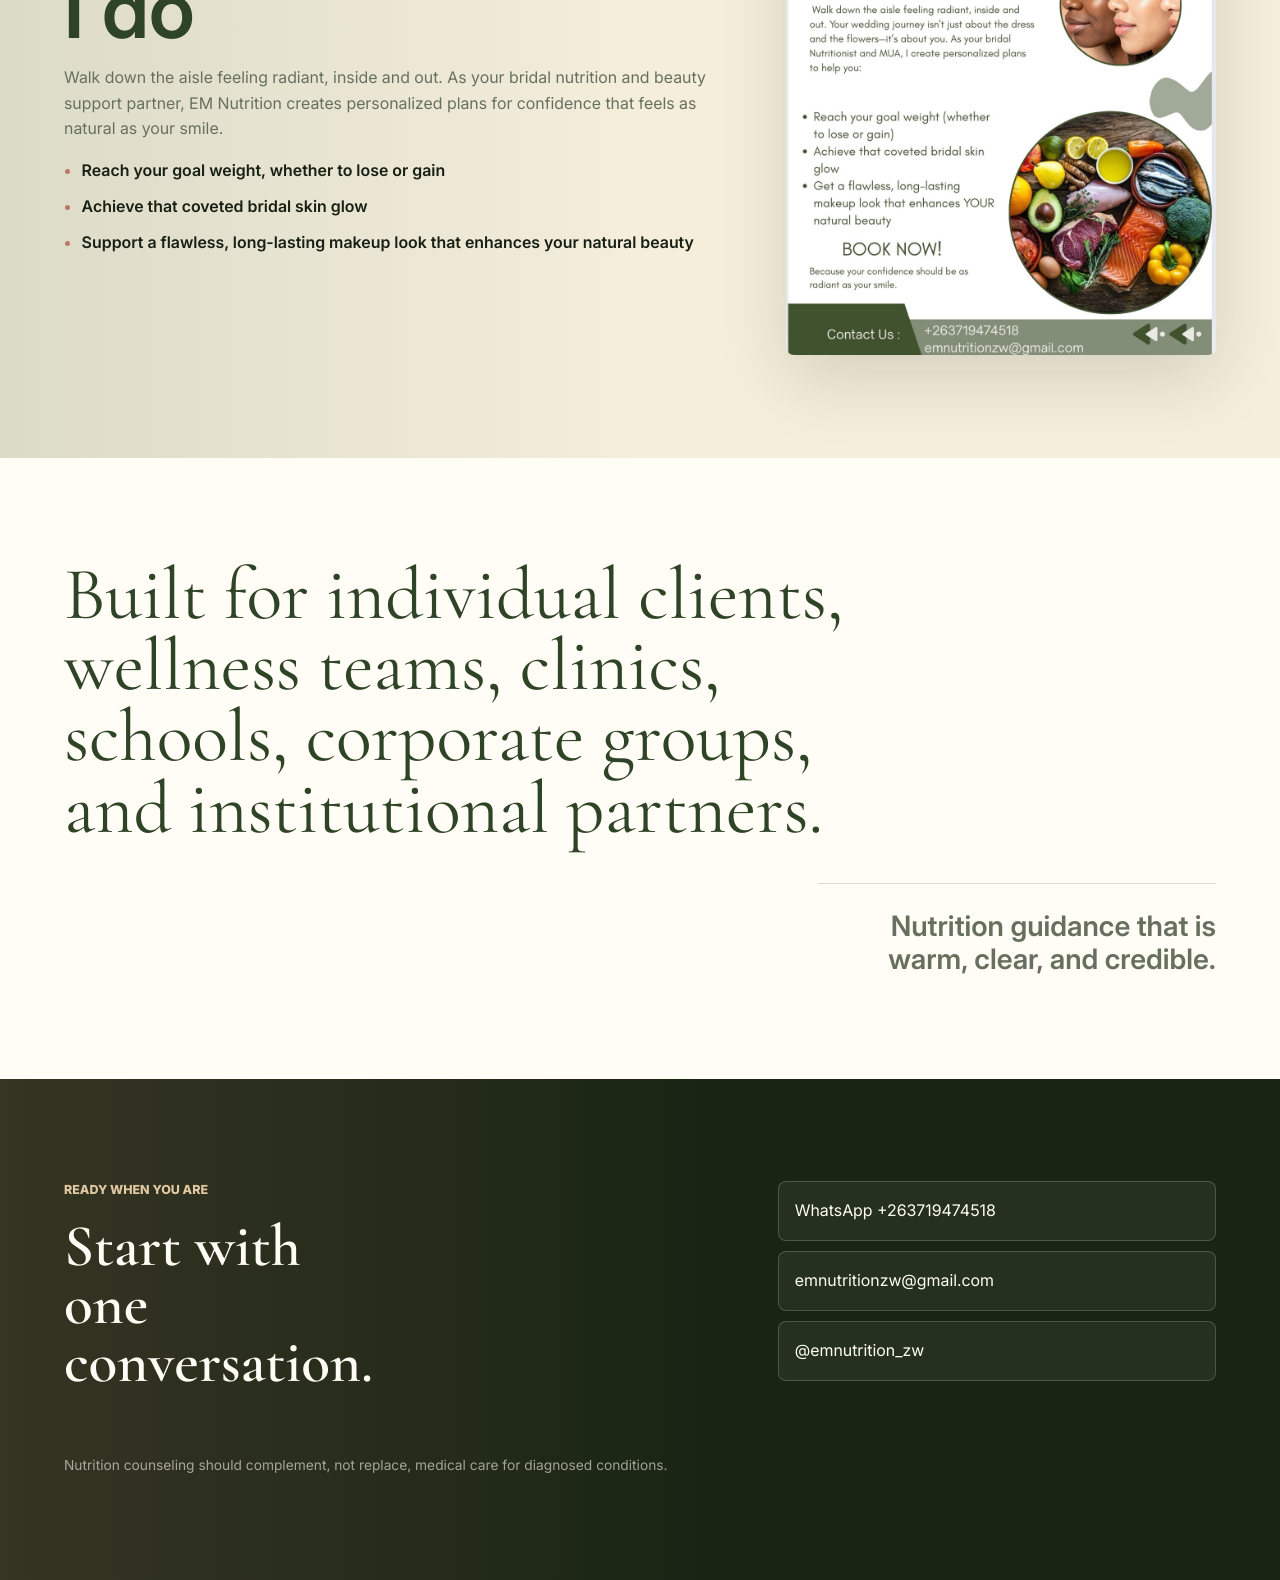
==== commit 28c8b885: "Add interactive chronic condition guide" ====
--- a/index.html
+++ b/index.html
@@ -150,15 +150,132 @@
 
           <div class="service-list clinical" data-reveal>
             <h3>Chronic condition management</h3>
-            <ul>
-              <li>HIV</li>
-              <li>Cancer support</li>
-              <li>Diabetes</li>
-              <li>Renal failure</li>
-              <li>GERD</li>
-              <li>PCOS</li>
-              <li>Hypertension</li>
-            </ul>
+            <div class="condition-guide">
+              <div class="condition-tabs" role="tablist" aria-label="Chronic condition nutrition topics">
+                <button class="condition-tab is-active" type="button" role="tab" aria-selected="true" aria-controls="condition-hiv" id="tab-hiv" data-condition="hiv">HIV</button>
+                <button class="condition-tab" type="button" role="tab" aria-selected="false" aria-controls="condition-cancer" id="tab-cancer" data-condition="cancer">Cancer support</button>
+                <button class="condition-tab" type="button" role="tab" aria-selected="false" aria-controls="condition-diabetes" id="tab-diabetes" data-condition="diabetes">Diabetes</button>
+                <button class="condition-tab" type="button" role="tab" aria-selected="false" aria-controls="condition-renal" id="tab-renal" data-condition="renal">Renal failure</button>
+                <button class="condition-tab" type="button" role="tab" aria-selected="false" aria-controls="condition-gerd" id="tab-gerd" data-condition="gerd">GERD</button>
+                <button class="condition-tab" type="button" role="tab" aria-selected="false" aria-controls="condition-pmos" id="tab-pmos" data-condition="pmos">PMOS</button>
+                <button class="condition-tab" type="button" role="tab" aria-selected="false" aria-controls="condition-hypertension" id="tab-hypertension" data-condition="hypertension">Hypertension</button>
+              </div>
+
+              <div class="condition-panels">
+                <article class="condition-panel is-active" id="condition-hiv" role="tabpanel" aria-labelledby="tab-hiv" data-condition-panel="hiv">
+                  <span>Core goals</span>
+                  <h4>HIV nutrition support</h4>
+                  <p>Nutrition care can support immune function, healthy weight maintenance, medication tolerance, and long-term risk reduction.</p>
+                  <ul>
+                    <li>Support immune function with consistent, nutrient-dense meals.</li>
+                    <li>Maintain a healthy weight while helping prevent wasting or unwanted weight gain.</li>
+                    <li>Manage medication-related side effects that affect appetite, digestion, or intake.</li>
+                    <li>Reduce the risk of related conditions such as diabetes and heart disease.</li>
+                  </ul>
+                  <div class="condition-actions">
+                    <a href="https://wa.me/263719474518?text=Hi%20EM%20Nutrition%2C%20I%20would%20like%20support%20with%20HIV%20nutrition%20care." target="_blank" rel="noreferrer">WhatsApp about HIV care</a>
+                    <a href="mailto:emnutritionzw@gmail.com?subject=HIV%20nutrition%20support">Email EM Nutrition</a>
+                  </div>
+                </article>
+
+                <article class="condition-panel" id="condition-cancer" role="tabpanel" aria-labelledby="tab-cancer" data-condition-panel="cancer" hidden>
+                  <span>Core principles</span>
+                  <h4>Cancer support</h4>
+                  <p>Nutrition support during and after cancer treatment focuses on strength, tolerance, hydration, and practical food choices during changing symptoms.</p>
+                  <ul>
+                    <li>Prioritize protein to support repair, muscle maintenance, and recovery.</li>
+                    <li>Protect calorie intake when appetite is low or needs are higher.</li>
+                    <li>Stay hydrated with realistic fluid strategies.</li>
+                    <li>Adjust meals around common side effects such as nausea, taste changes, mouth discomfort, or fatigue.</li>
+                  </ul>
+                  <div class="condition-actions">
+                    <a href="https://wa.me/263719474518?text=Hi%20EM%20Nutrition%2C%20I%20would%20like%20nutrition%20support%20for%20cancer%20care." target="_blank" rel="noreferrer">WhatsApp about cancer support</a>
+                    <a href="mailto:emnutritionzw@gmail.com?subject=Cancer%20nutrition%20support">Email EM Nutrition</a>
+                  </div>
+                </article>
+
+                <article class="condition-panel" id="condition-diabetes" role="tabpanel" aria-labelledby="tab-diabetes" data-condition-panel="diabetes" hidden>
+                  <span>Key habits</span>
+                  <h4>Diabetes nutrition care</h4>
+                  <p>Diabetes support is built around steady routines, balanced meals, and learning how the body responds to food, medication, and activity.</p>
+                  <ul>
+                    <li>Create regular meal patterns that help reduce glucose spikes and crashes.</li>
+                    <li>Monitor blood glucose responses to meals and snacks where appropriate.</li>
+                    <li>Adjust food timing and portions around medication, movement, and daily schedule.</li>
+                    <li>Build sustainable carbohydrate, fibre, protein, and hydration habits.</li>
+                  </ul>
+                  <div class="condition-actions">
+                    <a href="https://wa.me/263719474518?text=Hi%20EM%20Nutrition%2C%20I%20would%20like%20support%20with%20diabetes%20nutrition%20care." target="_blank" rel="noreferrer">WhatsApp about diabetes</a>
+                    <a href="mailto:emnutritionzw@gmail.com?subject=Diabetes%20nutrition%20care">Email EM Nutrition</a>
+                  </div>
+                </article>
+
+                <article class="condition-panel" id="condition-renal" role="tabpanel" aria-labelledby="tab-renal" data-condition-panel="renal" hidden>
+                  <span>Key principles</span>
+                  <h4>Renal failure nutrition care</h4>
+                  <p>Renal nutrition must be highly individualized, guided by kidney function, dialysis status, lab trends, fluid needs, and other conditions.</p>
+                  <ul>
+                    <li>Adjust protein needs for non-dialysis CKD, dialysis, or AKI.</li>
+                    <li>Manage sodium and fluid intake according to clinical needs.</li>
+                    <li>Monitor potassium and phosphorus intake based on blood results.</li>
+                    <li>Support energy needs with appropriate calories and carbohydrate planning.</li>
+                  </ul>
+                  <p class="condition-note">Care is tailored around eGFR, dialysis modality, lab trends, symptoms, and comorbidities.</p>
+                  <div class="condition-actions">
+                    <a href="https://wa.me/263719474518?text=Hi%20EM%20Nutrition%2C%20I%20would%20like%20support%20with%20renal%20nutrition%20care." target="_blank" rel="noreferrer">WhatsApp about renal care</a>
+                    <a href="mailto:emnutritionzw@gmail.com?subject=Renal%20nutrition%20care">Email EM Nutrition</a>
+                  </div>
+                </article>
+
+                <article class="condition-panel" id="condition-gerd" role="tabpanel" aria-labelledby="tab-gerd" data-condition-panel="gerd" hidden>
+                  <span>The goal</span>
+                  <h4>GERD nutrition support</h4>
+                  <p>The goal is to reduce reflux episodes, minimize esophageal irritation, and limit triggers that can relax the lower esophageal sphincter.</p>
+                  <ul>
+                    <li>Identify personal food and drink triggers without unnecessary restriction.</li>
+                    <li>Support meal timing, portions, and posture habits that reduce reflux pressure.</li>
+                    <li>Use weight, diet, and lifestyle strategies where they are relevant.</li>
+                    <li>Create a plan that fits daily routines and reduces flare-ups over time.</li>
+                  </ul>
+                  <div class="condition-actions">
+                    <a href="https://wa.me/263719474518?text=Hi%20EM%20Nutrition%2C%20I%20would%20like%20support%20with%20GERD%20nutrition%20care." target="_blank" rel="noreferrer">WhatsApp about GERD</a>
+                    <a href="mailto:emnutritionzw@gmail.com?subject=GERD%20nutrition%20support">Email EM Nutrition</a>
+                  </div>
+                </article>
+
+                <article class="condition-panel" id="condition-pmos" role="tabpanel" aria-labelledby="tab-pmos" data-condition-panel="pmos" hidden>
+                  <span>Core goal</span>
+                  <h4>PMOS nutrition support</h4>
+                  <p>PMOS support focuses on improving insulin sensitivity, supporting hormone balance, and reducing chronic inflammation, not only weight loss.</p>
+                  <ul>
+                    <li>Build balanced meals that support steady energy and glucose response.</li>
+                    <li>Support lower inflammation through practical food quality changes.</li>
+                    <li>Use nutrition and lifestyle habits that support androgen and metabolic health.</li>
+                    <li>Create a plan that respects symptoms, goals, routine, and body confidence.</li>
+                  </ul>
+                  <div class="condition-actions">
+                    <a href="https://wa.me/263719474518?text=Hi%20EM%20Nutrition%2C%20I%20would%20like%20support%20with%20PMOS%20nutrition%20care." target="_blank" rel="noreferrer">WhatsApp about PMOS</a>
+                    <a href="mailto:emnutritionzw@gmail.com?subject=PMOS%20nutrition%20support">Email EM Nutrition</a>
+                  </div>
+                </article>
+
+                <article class="condition-panel" id="condition-hypertension" role="tabpanel" aria-labelledby="tab-hypertension" data-condition-panel="hypertension" hidden>
+                  <span>Management focus</span>
+                  <h4>Hypertension nutrition care</h4>
+                  <p>Nutrition support for chronic hypertension focuses on diet and lifestyle adjustments that help protect heart and vascular health.</p>
+                  <ul>
+                    <li>Improve sodium awareness and build flavourful lower-sodium routines.</li>
+                    <li>Support potassium-rich choices where clinically appropriate.</li>
+                    <li>Encourage heart-supportive meal patterns, hydration, and movement habits.</li>
+                    <li>Align changes with medication, blood pressure monitoring, and personal goals.</li>
+                  </ul>
+                  <div class="condition-actions">
+                    <a href="https://wa.me/263719474518?text=Hi%20EM%20Nutrition%2C%20I%20would%20like%20support%20with%20hypertension%20nutrition%20care." target="_blank" rel="noreferrer">WhatsApp about hypertension</a>
+                    <a href="mailto:emnutritionzw@gmail.com?subject=Hypertension%20nutrition%20care">Email EM Nutrition</a>
+                  </div>
+                </article>
+              </div>
+            </div>
             <p>
               Nutrition care can also support weight loss, mood and overall well-being, hormone
               balance, prevention, inflammation, high cholesterol, heart disease, IBS,
--- a/styles.css
+++ b/styles.css
@@ -218,8 +218,8 @@
 .hero {
   position: relative;
   display: grid;
-  grid-template-columns: minmax(0, 1.02fr) minmax(22rem, 0.78fr);
-  gap: clamp(2rem, 6vw, 5.5rem);
+  grid-template-columns: minmax(35rem, 0.95fr) minmax(26rem, 0.72fr);
+  gap: clamp(2rem, 5vw, 5rem);
   align-items: center;
   min-height: calc(100svh - 78px);
   padding: clamp(4rem, 8vw, 7rem) clamp(1rem, 5vw, 5.5rem) clamp(3rem, 6vw, 5rem);
@@ -258,10 +258,11 @@
 }
 
 h1 {
-  max-width: 12ch;
+  max-width: 16ch;
   margin-bottom: 1.3rem;
-  font-size: 5.4rem;
+  font-size: clamp(5.4rem, 6.2vw, 7.25rem);
   font-weight: 600;
+  text-wrap: balance;
 }
 
 h2 {
@@ -305,33 +306,42 @@
 
 .hero-stage {
   position: relative;
-  min-height: 35rem;
-  border: 1px solid var(--line);
-  border-radius: var(--radius);
+  justify-self: center;
+  width: min(39vw, 35.5rem);
+  min-width: 28rem;
+  aspect-ratio: 1;
+  border: 1px solid rgba(244, 238, 219, 0.28);
+  border-radius: 50%;
   background:
+    radial-gradient(circle at 35% 28%, rgba(244, 238, 219, 0.14), transparent 22%),
+    radial-gradient(circle at 70% 74%, rgba(168, 179, 159, 0.18), transparent 32%),
     linear-gradient(180deg, rgba(25, 37, 20, 0.18), rgba(25, 37, 20, 0.02)),
     var(--pine);
-  box-shadow: var(--shadow);
+  box-shadow: 0 34px 90px rgba(25, 37, 20, 0.18);
   isolation: isolate;
-  overflow: hidden;
+  overflow: visible;
+  animation: medallionFloat 8s ease-in-out infinite;
 }
 
 .hero-stage::before {
   position: absolute;
   inset: 1.1rem;
   content: "";
-  border: 1px solid rgba(244, 238, 219, 0.18);
-  border-radius: 6px;
+  border: 1px solid rgba(244, 238, 219, 0.22);
+  border-right-color: rgba(226, 200, 160, 0.72);
+  border-radius: 50%;
+  animation: slowSpin 20s linear infinite;
 }
 
 .hero-stage::after {
   position: absolute;
-  inset: auto -6rem -7rem auto;
-  width: 22rem;
-  height: 22rem;
+  inset: -0.85rem;
   content: "";
-  border: 1px solid rgba(244, 238, 219, 0.28);
+  border: 1px solid rgba(47, 68, 39, 0.12);
+  border-top-color: rgba(226, 200, 160, 0.76);
+  border-bottom-color: rgba(255, 253, 245, 0.4);
   border-radius: 50%;
+  animation: slowSpin 28s linear infinite reverse;
 }
 
 .hero-logo-wrap {
@@ -339,13 +349,16 @@
   top: 50%;
   left: 50%;
   z-index: 2;
-  width: min(74%, 24rem);
+  width: min(66%, 23rem);
   aspect-ratio: 1;
   transform: translate(-50%, -50%);
   border-radius: 50%;
   background: #050704;
   overflow: hidden;
-  box-shadow: 0 18px 60px rgba(0, 0, 0, 0.36);
+  box-shadow:
+    0 18px 60px rgba(0, 0, 0, 0.34),
+    0 0 0 1px rgba(226, 200, 160, 0.22);
+  animation: logoBreath 5.8s ease-in-out infinite;
 }
 
 .hero-logo-wrap img {
@@ -356,14 +369,15 @@
 
 .hero-metric {
   position: absolute;
-  right: 1.6rem;
-  bottom: 1.6rem;
+  right: -0.8rem;
+  bottom: 2.8rem;
   z-index: 3;
-  width: 9.5rem;
+  width: 10.25rem;
   padding: 1rem;
   color: var(--pine-deep);
   background: var(--linen);
   border-radius: var(--radius);
+  box-shadow: 0 18px 40px rgba(25, 37, 20, 0.16);
 }
 
 .hero-metric strong,
@@ -437,6 +451,34 @@
   display: none;
 }
 
+@keyframes slowSpin {
+  to {
+    transform: rotate(360deg);
+  }
+}
+
+@keyframes medallionFloat {
+  0%,
+  100% {
+    transform: translateY(0);
+  }
+
+  50% {
+    transform: translateY(-10px);
+  }
+}
+
+@keyframes logoBreath {
+  0%,
+  100% {
+    transform: translate(-50%, -50%) scale(1);
+  }
+
+  50% {
+    transform: translate(-50%, -50%) scale(1.035);
+  }
+}
+
 .intro-strip {
   display: grid;
   grid-template-columns: repeat(3, 1fr);
@@ -607,13 +649,145 @@
   background: rgba(255, 253, 245, 0.055);
 }
 
-.service-list.clinical ul {
-  columns: 1;
-}
-
 .service-list.clinical p {
   margin: 1.4rem 0 0;
   color: rgba(255, 253, 245, 0.68);
+}
+
+.condition-guide {
+  display: grid;
+  gap: 1rem;
+}
+
+.condition-tabs {
+  display: flex;
+  flex-wrap: wrap;
+  gap: 0.45rem;
+}
+
+.condition-tab {
+  appearance: none;
+  border: 1px solid rgba(244, 238, 219, 0.2);
+  border-radius: 999px;
+  padding: 0.62rem 0.85rem;
+  color: rgba(255, 253, 245, 0.76);
+  background: rgba(255, 253, 245, 0.055);
+  cursor: pointer;
+  font: inherit;
+  font-size: 0.86rem;
+  font-weight: 700;
+  transition: background 180ms ease, border-color 180ms ease, color 180ms ease, transform 180ms ease;
+}
+
+.condition-tab:hover,
+.condition-tab:focus-visible {
+  transform: translateY(-1px);
+  border-color: rgba(226, 200, 160, 0.58);
+  color: var(--ivory);
+  outline: 0;
+}
+
+.condition-tab.is-active {
+  color: var(--pine-deep);
+  background: var(--linen);
+  border-color: rgba(226, 200, 160, 0.9);
+}
+
+.condition-panels {
+  position: relative;
+}
+
+.condition-panel {
+  min-height: 24rem;
+  padding: 1.35rem;
+  border: 1px solid rgba(244, 238, 219, 0.16);
+  border-radius: var(--radius);
+  background:
+    linear-gradient(135deg, rgba(255, 253, 245, 0.1), rgba(255, 253, 245, 0.035)),
+    rgba(25, 37, 20, 0.34);
+  box-shadow: inset 0 1px 0 rgba(255, 253, 245, 0.08);
+}
+
+.condition-panel[hidden] {
+  display: none;
+}
+
+.condition-panel span {
+  display: inline-flex;
+  margin-bottom: 0.65rem;
+  color: #e2c8a0;
+  font-size: 0.72rem;
+  font-weight: 800;
+  text-transform: uppercase;
+}
+
+.condition-panel h4 {
+  margin: 0 0 0.8rem;
+  color: var(--linen);
+  font-family: "Cormorant Garamond", Georgia, serif;
+  font-size: 2rem;
+  line-height: 1;
+}
+
+.condition-panel p {
+  margin: 0 0 1rem;
+  color: rgba(255, 253, 245, 0.76);
+}
+
+.condition-panel ul {
+  columns: 1;
+  margin: 0;
+  color: rgba(255, 253, 245, 0.8);
+}
+
+.condition-panel li {
+  margin: 0 0 0.65rem;
+}
+
+.condition-note {
+  padding-top: 0.9rem;
+  border-top: 1px solid rgba(244, 238, 219, 0.14);
+  font-size: 0.92rem;
+}
+
+.condition-actions {
+  display: flex;
+  flex-wrap: wrap;
+  gap: 0.65rem;
+  margin-top: 1.2rem;
+}
+
+.condition-actions a {
+  display: inline-flex;
+  align-items: center;
+  justify-content: center;
+  min-height: 2.7rem;
+  padding: 0.75rem 0.95rem;
+  border: 1px solid rgba(226, 200, 160, 0.26);
+  border-radius: 999px;
+  color: var(--ivory);
+  background: rgba(255, 253, 245, 0.075);
+  font-size: 0.84rem;
+  font-weight: 800;
+  text-decoration: none;
+  transition: transform 180ms ease, background 180ms ease, color 180ms ease;
+}
+
+.condition-actions a:first-child {
+  color: var(--pine-deep);
+  background: var(--linen);
+}
+
+.condition-actions a:hover,
+.condition-actions a:focus-visible {
+  transform: translateY(-2px);
+  background: rgba(255, 253, 245, 0.14);
+  outline: 0;
+}
+
+.condition-actions a:first-child:hover,
+.condition-actions a:first-child:focus-visible {
+  background: #e2c8a0;
 }
 
 .program-stack {
@@ -867,12 +1041,13 @@
   }
 
   .hero-stage {
-    min-height: 30rem;
+    width: min(34rem, 82vw);
+    min-width: 0;
   }
 
   h1 {
-    max-width: 11ch;
-    font-size: 4.2rem;
+    max-width: 14ch;
+    font-size: 4.35rem;
   }
 
   h2 {
@@ -934,8 +1109,8 @@
   }
 
   h1 {
-    max-width: 9.2ch;
-    font-size: 3.25rem;
+    max-width: 11.5ch;
+    font-size: 3rem;
   }
 
   h2 {
@@ -960,14 +1135,19 @@
     min-height: 24rem;
   }
 
+  .hero-stage {
+    width: min(22rem, 84vw);
+    min-height: auto;
+  }
+
   .hero-logo-wrap {
-    width: 78%;
+    width: 70%;
   }
 
   .hero-metric {
-    right: 1rem;
+    right: -0.25rem;
     bottom: 1rem;
-    width: 8.3rem;
+    width: 8.1rem;
   }
 
   .care-steps article {
@@ -980,6 +1160,26 @@
 
   .service-list.clinical {
     padding: 1.2rem;
+  }
+
+  .condition-tab {
+    flex: 1 1 calc(50% - 0.45rem);
+    padding-right: 0.65rem;
+    padding-left: 0.65rem;
+    text-align: center;
+  }
+
+  .condition-panel {
+    min-height: auto;
+    padding: 1rem;
+  }
+
+  .condition-panel h4 {
+    font-size: 1.65rem;
+  }
+
+  .condition-actions a {
+    width: 100%;
   }
 
   .program.featured {
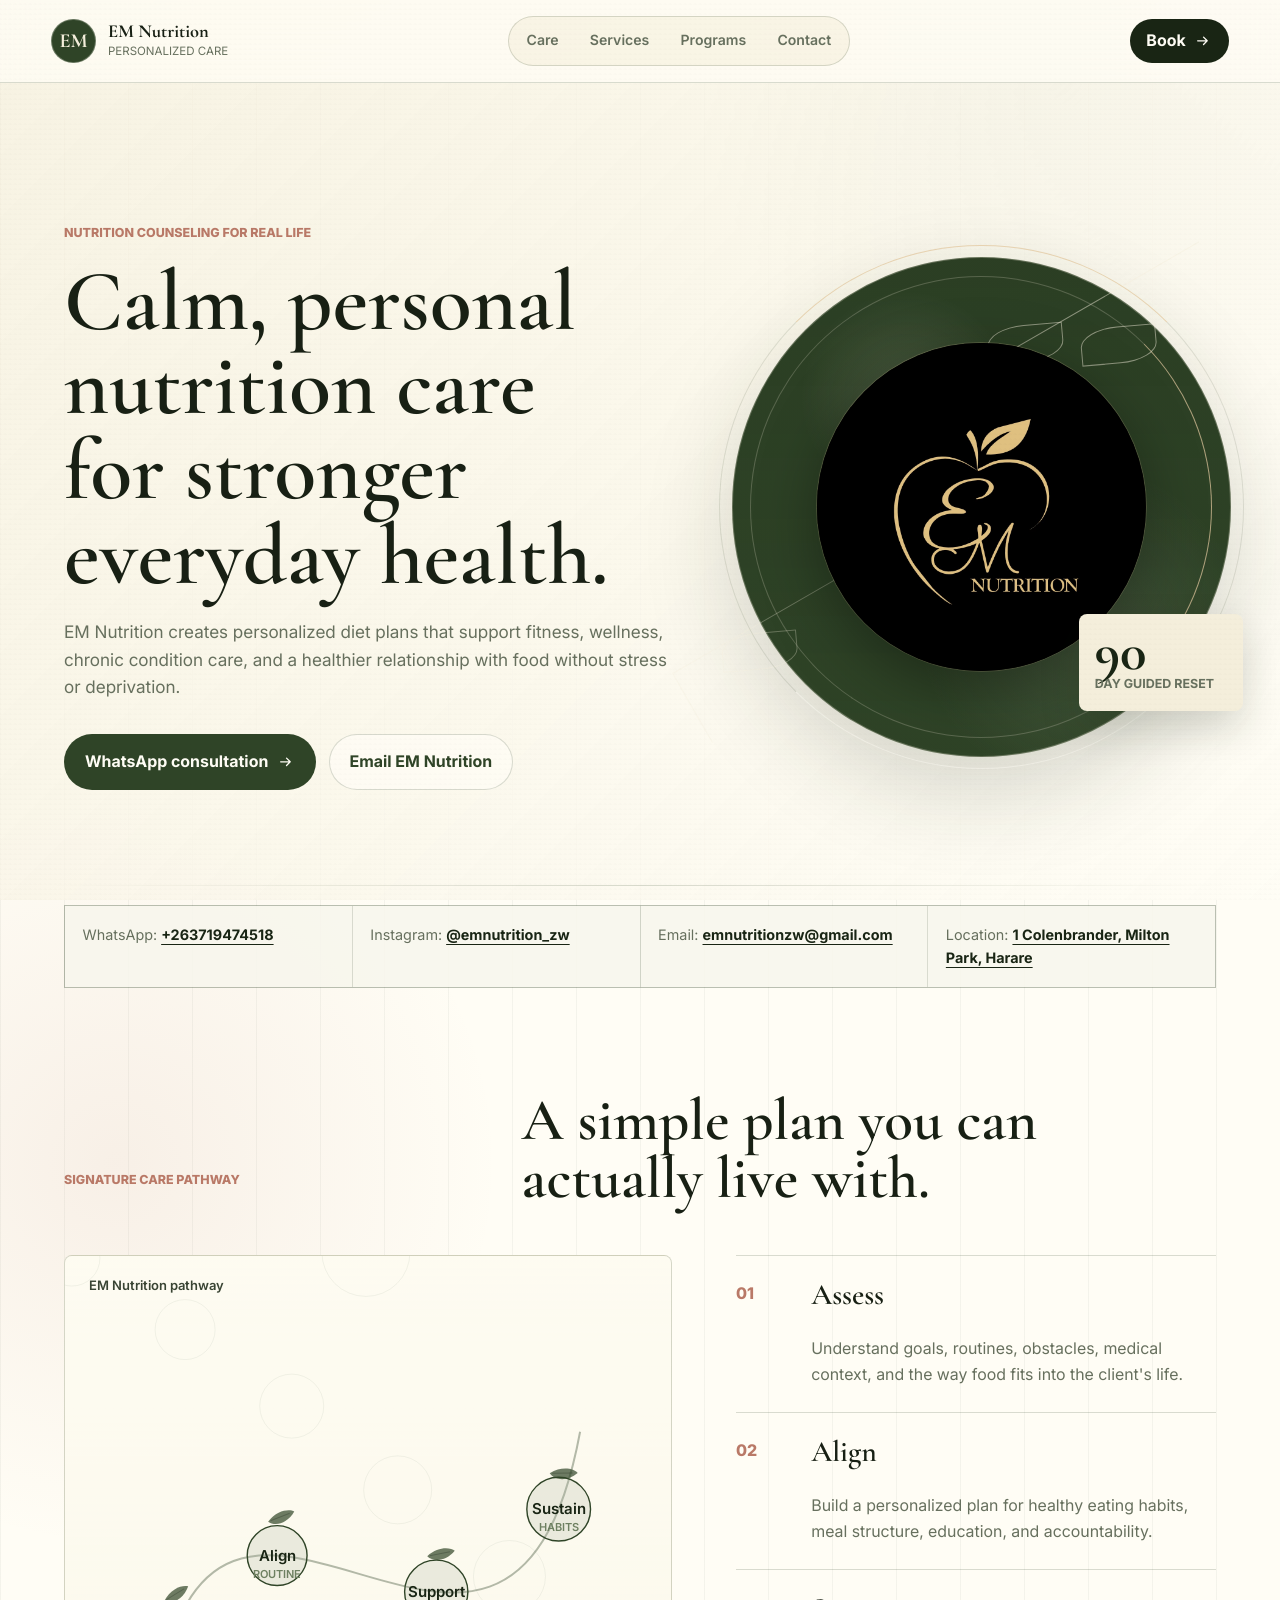
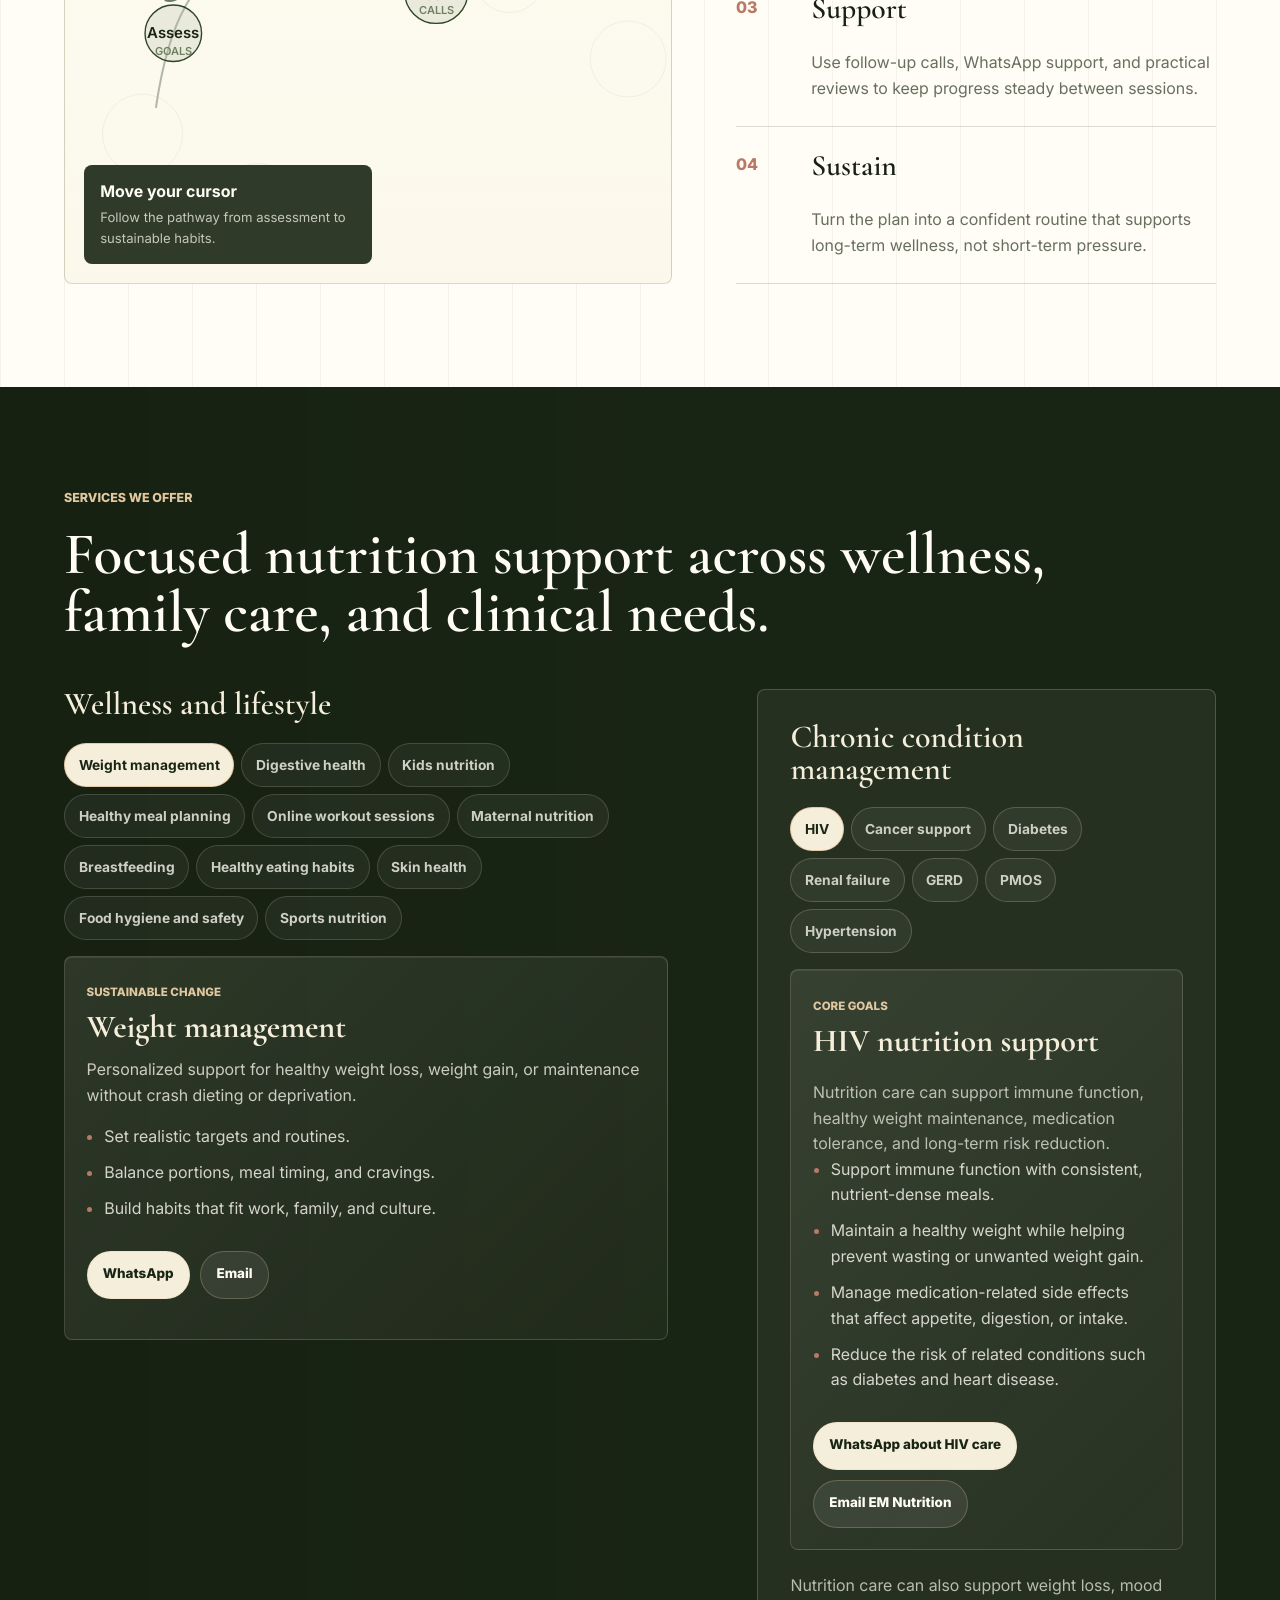
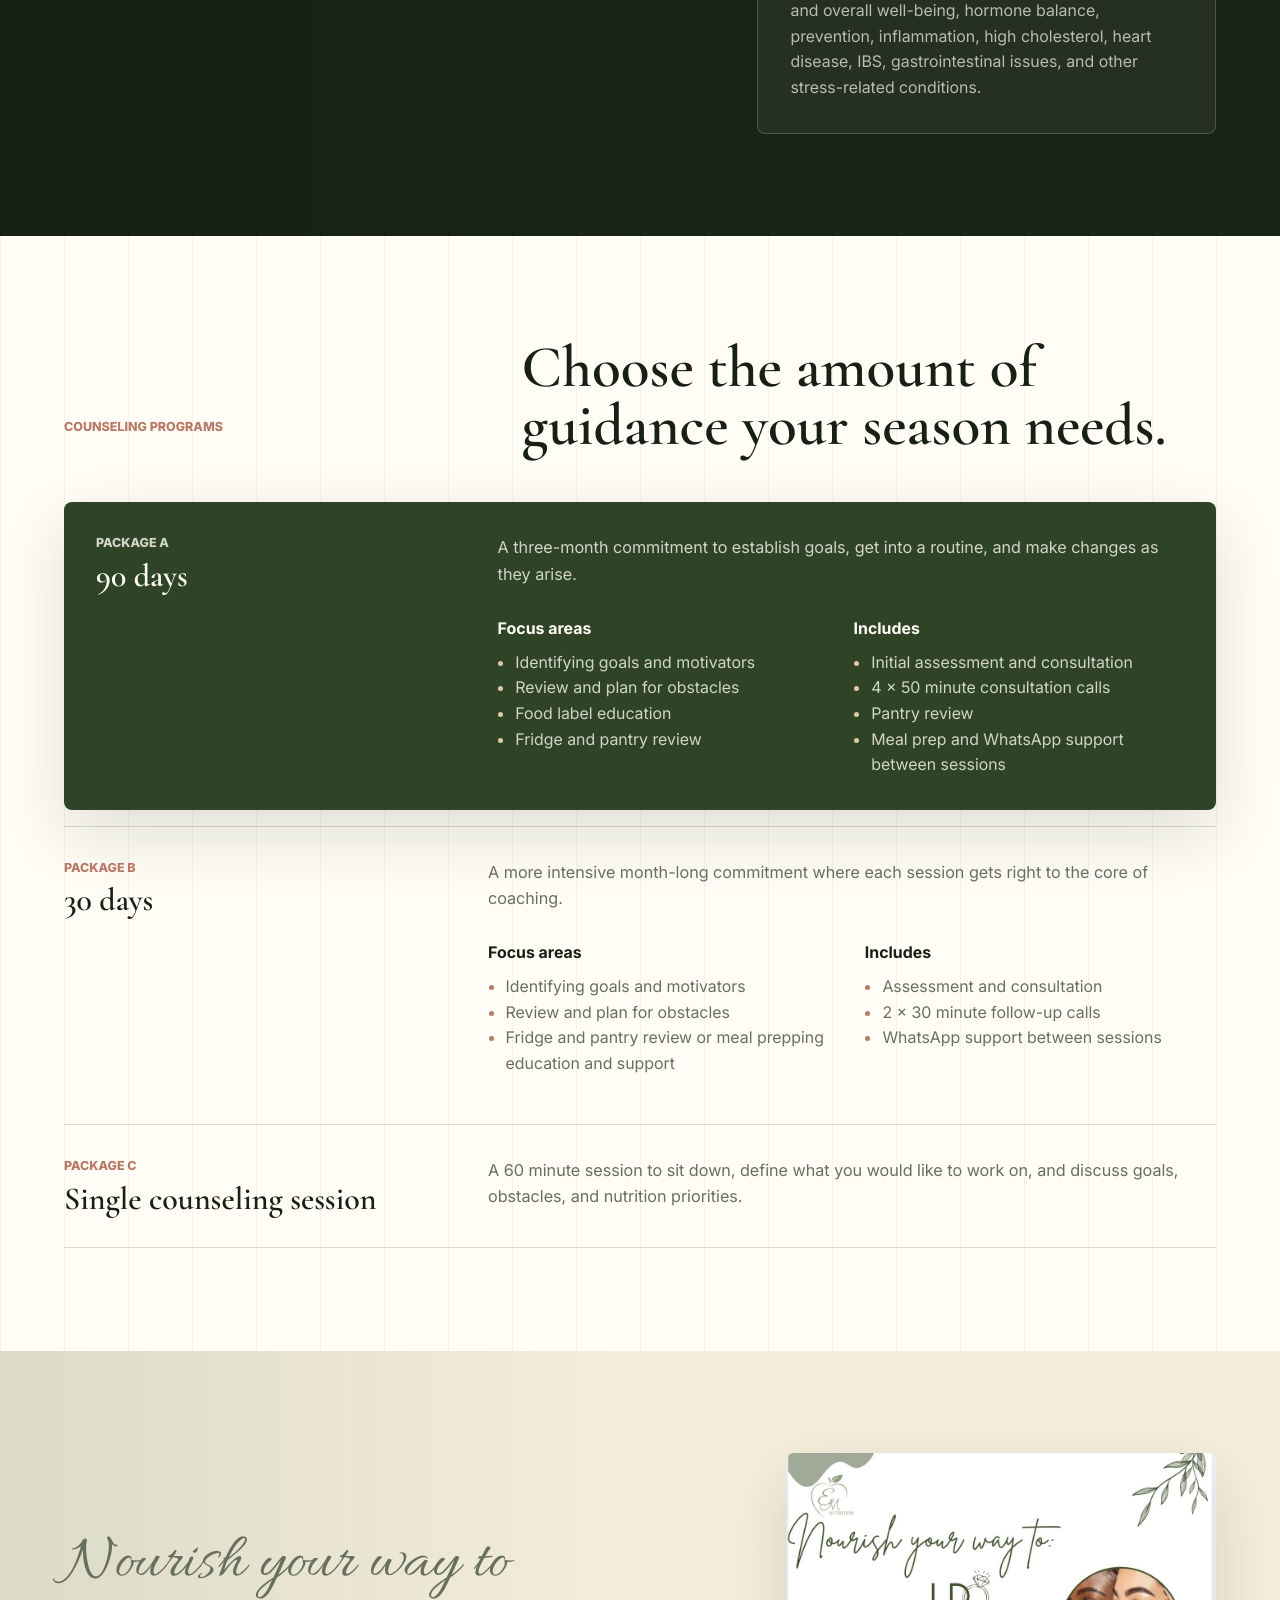
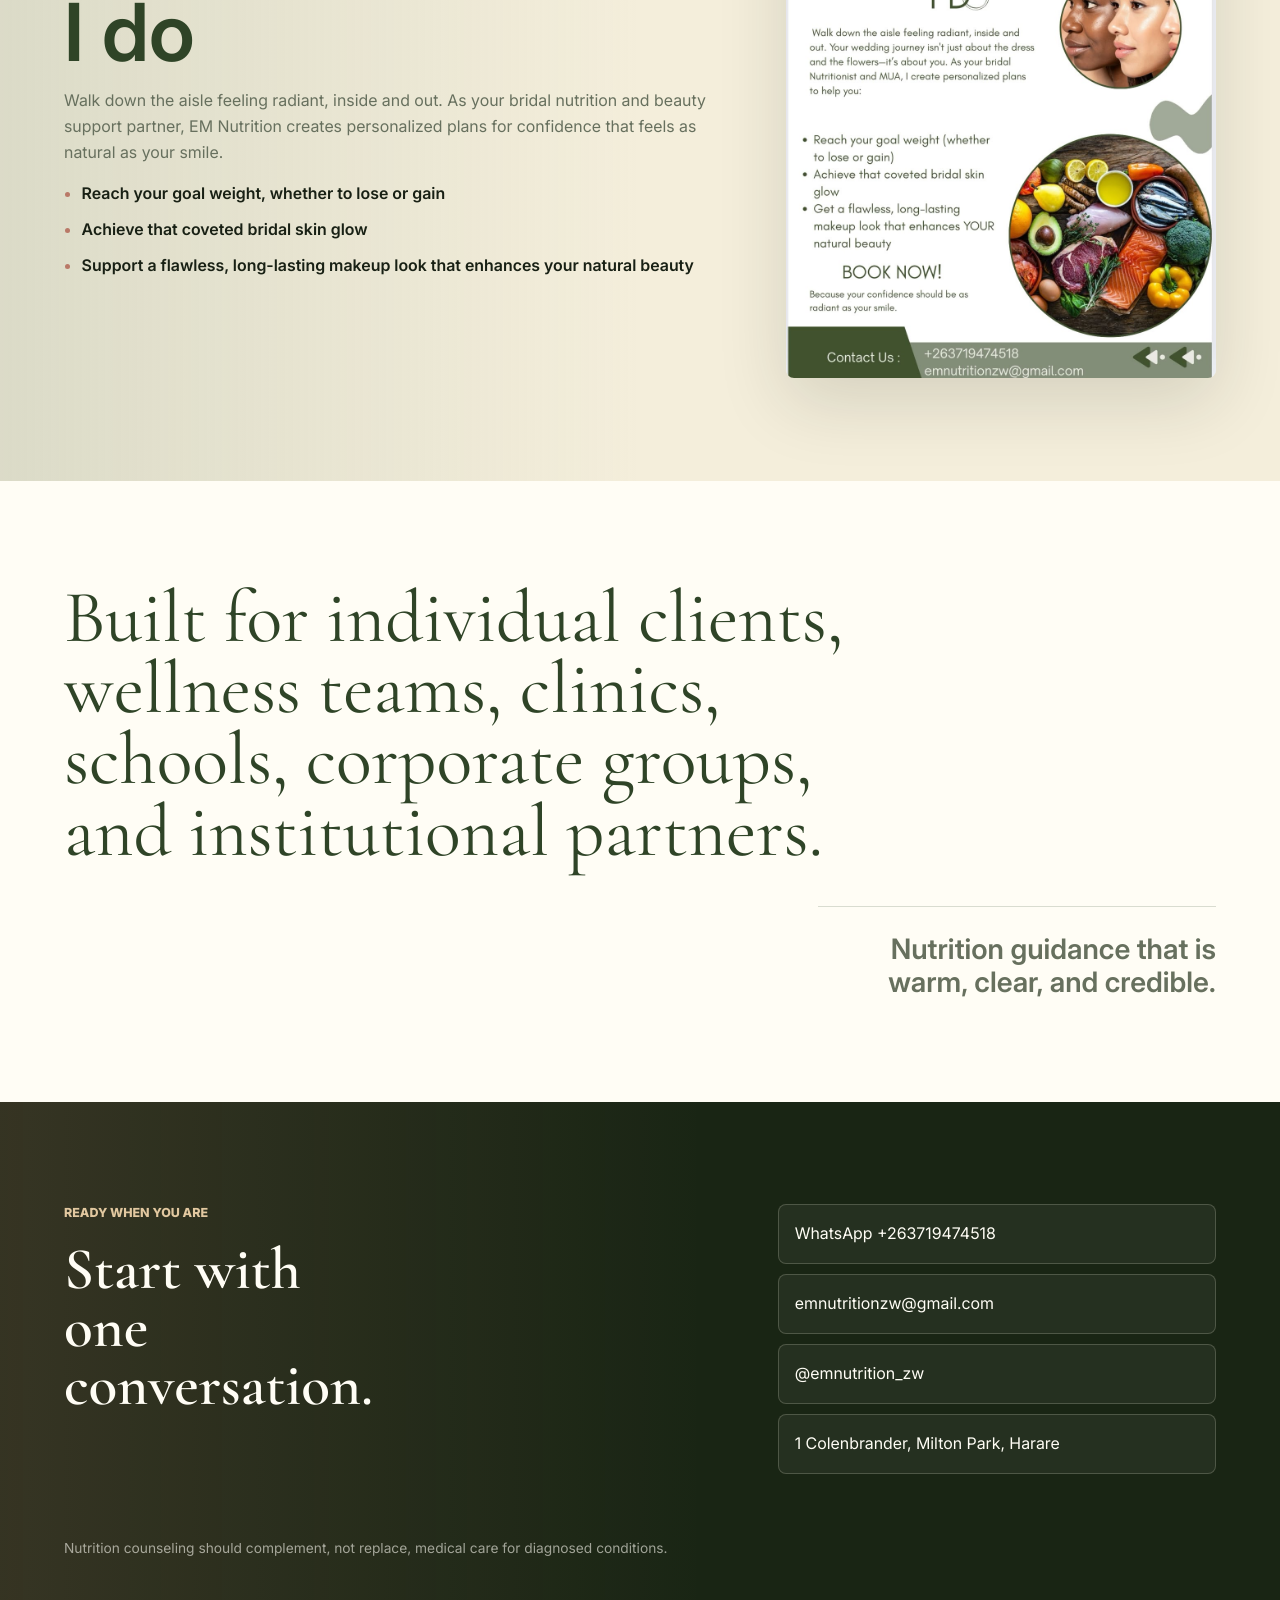
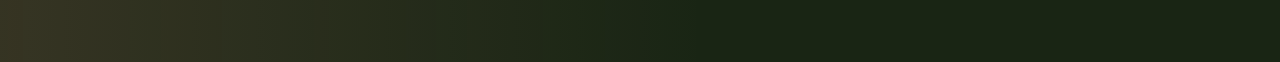
==== commit 95ca1eb6: "Add interactive wellness service guide" ====
--- a/index.html
+++ b/index.html
@@ -84,6 +84,7 @@
         <p>WhatsApp: <a href="https://wa.me/263719474518" target="_blank" rel="noreferrer">+263719474518</a></p>
         <p>Instagram: <a href="https://www.instagram.com/emnutrition_zw/" target="_blank" rel="noreferrer">@emnutrition_zw</a></p>
         <p>Email: <a href="mailto:emnutritionzw@gmail.com">emnutritionzw@gmail.com</a></p>
+        <p>Location: <a href="https://www.google.com/maps/search/?api=1&query=1%20Colenbrander%20Milton%20Park%20Harare" target="_blank" rel="noreferrer">1 Colenbrander, Milton Park, Harare</a></p>
       </section>
 
       <section class="care-map" id="care" aria-labelledby="care-title">
@@ -133,19 +134,213 @@
         <div class="service-columns">
           <div class="service-list wellness" data-reveal>
             <h3>Wellness and lifestyle</h3>
-            <ul>
-              <li>Weight management</li>
-              <li>Digestive health</li>
-              <li>Kids nutrition</li>
-              <li>Healthy meal planning</li>
-              <li>Online workout sessions</li>
-              <li>Maternal nutrition and care</li>
-              <li>Breastfeeding and care</li>
-              <li>Healthy eating habits</li>
-              <li>Skin health</li>
-              <li>Food hygiene and safety training</li>
-              <li>Sports nutrition</li>
-            </ul>
+            <div class="wellness-guide">
+              <div class="wellness-tabs" role="tablist" aria-label="Wellness and lifestyle nutrition services">
+                <button class="wellness-tab is-active" type="button" role="tab" aria-selected="true" aria-controls="wellness-weight" id="tab-weight" data-wellness="weight">Weight management</button>
+                <button class="wellness-tab" type="button" role="tab" aria-selected="false" aria-controls="wellness-digestive" id="tab-digestive" data-wellness="digestive">Digestive health</button>
+                <button class="wellness-tab" type="button" role="tab" aria-selected="false" aria-controls="wellness-kids" id="tab-kids" data-wellness="kids">Kids nutrition</button>
+                <button class="wellness-tab" type="button" role="tab" aria-selected="false" aria-controls="wellness-meal" id="tab-meal" data-wellness="meal">Healthy meal planning</button>
+                <button class="wellness-tab" type="button" role="tab" aria-selected="false" aria-controls="wellness-workout" id="tab-workout" data-wellness="workout">Online workout sessions</button>
+                <button class="wellness-tab" type="button" role="tab" aria-selected="false" aria-controls="wellness-maternal" id="tab-maternal" data-wellness="maternal">Maternal nutrition</button>
+                <button class="wellness-tab" type="button" role="tab" aria-selected="false" aria-controls="wellness-breastfeeding" id="tab-breastfeeding" data-wellness="breastfeeding">Breastfeeding</button>
+                <button class="wellness-tab" type="button" role="tab" aria-selected="false" aria-controls="wellness-habits" id="tab-habits" data-wellness="habits">Healthy eating habits</button>
+                <button class="wellness-tab" type="button" role="tab" aria-selected="false" aria-controls="wellness-skin" id="tab-skin" data-wellness="skin">Skin health</button>
+                <button class="wellness-tab" type="button" role="tab" aria-selected="false" aria-controls="wellness-hygiene" id="tab-hygiene" data-wellness="hygiene">Food hygiene and safety</button>
+                <button class="wellness-tab" type="button" role="tab" aria-selected="false" aria-controls="wellness-sports" id="tab-sports" data-wellness="sports">Sports nutrition</button>
+              </div>
+
+              <div class="wellness-panels">
+                <article class="wellness-panel is-active" id="wellness-weight" role="tabpanel" aria-labelledby="tab-weight" data-wellness-panel="weight">
+                  <div>
+                    <span>Sustainable change</span>
+                    <h4>Weight management</h4>
+                    <p>Personalized support for healthy weight loss, weight gain, or maintenance without crash dieting or deprivation.</p>
+                    <ul>
+                      <li>Set realistic targets and routines.</li>
+                      <li>Balance portions, meal timing, and cravings.</li>
+                      <li>Build habits that fit work, family, and culture.</li>
+                    </ul>
+                  </div>
+                  <div class="service-actions">
+                    <a href="https://wa.me/263719474518?text=Hi%20EM%20Nutrition%2C%20I%20would%20like%20help%20with%20weight%20management." target="_blank" rel="noreferrer">WhatsApp</a>
+                    <a href="mailto:emnutritionzw@gmail.com?subject=Weight%20management%20support">Email</a>
+                  </div>
+                </article>
+
+                <article class="wellness-panel" id="wellness-digestive" role="tabpanel" aria-labelledby="tab-digestive" data-wellness-panel="digestive" hidden>
+                  <div>
+                    <span>Comfort and confidence</span>
+                    <h4>Digestive health</h4>
+                    <p>Nutrition guidance for bloating, constipation, reflux patterns, food tolerance, and healthier gut routines.</p>
+                    <ul>
+                      <li>Identify triggers without unnecessary restriction.</li>
+                      <li>Support fibre, fluids, meal rhythm, and food variety.</li>
+                      <li>Create practical steps for calmer digestion.</li>
+                    </ul>
+                  </div>
+                  <div class="service-actions">
+                    <a href="https://wa.me/263719474518?text=Hi%20EM%20Nutrition%2C%20I%20would%20like%20support%20with%20digestive%20health." target="_blank" rel="noreferrer">WhatsApp</a>
+                    <a href="mailto:emnutritionzw@gmail.com?subject=Digestive%20health%20support">Email</a>
+                  </div>
+                </article>
+
+                <article class="wellness-panel has-image" id="wellness-kids" role="tabpanel" aria-labelledby="tab-kids" data-wellness-panel="kids" hidden>
+                  <div>
+                    <span>Growing well</span>
+                    <h4>Kids nutrition</h4>
+                    <p>Support for children's growth, energy, immunity, school focus, picky eating, and healthy food confidence.</p>
+                    <ul>
+                      <li>Age-appropriate meals and snacks.</li>
+                      <li>Gentle picky-eating strategies.</li>
+                      <li>Balanced routines for active, growing children.</li>
+                    </ul>
+                  </div>
+                  <img src="./assets/kids-nutrition.jpg" alt="Illustration of happy children running outside with water splashes" />
+                  <div class="service-actions">
+                    <a href="https://wa.me/263719474518?text=Hi%20EM%20Nutrition%2C%20I%20would%20like%20support%20with%20kids%20nutrition." target="_blank" rel="noreferrer">WhatsApp</a>
+                    <a href="mailto:emnutritionzw@gmail.com?subject=Kids%20nutrition%20support">Email</a>
+                  </div>
+                </article>
+
+                <article class="wellness-panel" id="wellness-meal" role="tabpanel" aria-labelledby="tab-meal" data-wellness-panel="meal" hidden>
+                  <div>
+                    <span>Less stress, better structure</span>
+                    <h4>Healthy meal planning</h4>
+                    <p>Simple planning support for balanced meals that feel realistic, affordable, and easy to repeat.</p>
+                    <ul>
+                      <li>Weekly meal structure and shopping ideas.</li>
+                      <li>Pantry and fridge review support.</li>
+                      <li>Meal prep systems that reduce decision fatigue.</li>
+                    </ul>
+                  </div>
+                  <div class="service-actions">
+                    <a href="https://wa.me/263719474518?text=Hi%20EM%20Nutrition%2C%20I%20would%20like%20help%20with%20healthy%20meal%20planning." target="_blank" rel="noreferrer">WhatsApp</a>
+                    <a href="mailto:emnutritionzw@gmail.com?subject=Healthy%20meal%20planning">Email</a>
+                  </div>
+                </article>
+
+                <article class="wellness-panel" id="wellness-workout" role="tabpanel" aria-labelledby="tab-workout" data-wellness-panel="workout" hidden>
+                  <div>
+                    <span>Food plus movement</span>
+                    <h4>Online workout sessions</h4>
+                    <p>Supportive online movement sessions paired with nutrition habits that help clients build consistency and energy.</p>
+                    <ul>
+                      <li>Beginner-friendly wellness routines.</li>
+                      <li>Nutrition timing around activity.</li>
+                      <li>Accountability between sessions.</li>
+                    </ul>
+                  </div>
+                  <div class="service-actions">
+                    <a href="https://wa.me/263719474518?text=Hi%20EM%20Nutrition%2C%20I%20would%20like%20to%20ask%20about%20online%20workout%20sessions." target="_blank" rel="noreferrer">WhatsApp</a>
+                    <a href="mailto:emnutritionzw@gmail.com?subject=Online%20workout%20sessions">Email</a>
+                  </div>
+                </article>
+
+                <article class="wellness-panel has-image portrait-image" id="wellness-maternal" role="tabpanel" aria-labelledby="tab-maternal" data-wellness-panel="maternal" hidden>
+                  <div>
+                    <span>Mother and baby</span>
+                    <h4>Maternal nutrition and care</h4>
+                    <p>Nutrition care for women before, during, and after pregnancy, focused on nourishment, energy, recovery, and confidence.</p>
+                    <ul>
+                      <li>Support key nutrients and meal balance.</li>
+                      <li>Manage cravings, appetite shifts, and nausea where relevant.</li>
+                      <li>Plan gentle postpartum nutrition routines.</li>
+                    </ul>
+                  </div>
+                  <img src="./assets/maternal-care-line.jpg" alt="Minimal line illustration of a mother holding a baby" />
+                  <div class="service-actions">
+                    <a href="https://wa.me/263719474518?text=Hi%20EM%20Nutrition%2C%20I%20would%20like%20maternal%20nutrition%20support." target="_blank" rel="noreferrer">WhatsApp</a>
+                    <a href="mailto:emnutritionzw@gmail.com?subject=Maternal%20nutrition%20support">Email</a>
+                  </div>
+                </article>
+
+                <article class="wellness-panel has-image portrait-image" id="wellness-breastfeeding" role="tabpanel" aria-labelledby="tab-breastfeeding" data-wellness-panel="breastfeeding" hidden>
+                  <div>
+                    <span>Feeding support</span>
+                    <h4>Breastfeeding and care</h4>
+                    <p>Practical nutrition support for breastfeeding mothers, focused on adequate intake, hydration, recovery, and baby-friendly routines.</p>
+                    <ul>
+                      <li>Support energy and fluid needs.</li>
+                      <li>Build quick meals and snacks for busy days.</li>
+                      <li>Address common food concerns with calm guidance.</li>
+                    </ul>
+                  </div>
+                  <img src="./assets/maternal-care-line.jpg" alt="Minimal line illustration of breastfeeding care" />
+                  <div class="service-actions">
+                    <a href="https://wa.me/263719474518?text=Hi%20EM%20Nutrition%2C%20I%20would%20like%20breastfeeding%20nutrition%20support." target="_blank" rel="noreferrer">WhatsApp</a>
+                    <a href="mailto:emnutritionzw@gmail.com?subject=Breastfeeding%20nutrition%20support">Email</a>
+                  </div>
+                </article>
+
+                <article class="wellness-panel" id="wellness-habits" role="tabpanel" aria-labelledby="tab-habits" data-wellness-panel="habits" hidden>
+                  <div>
+                    <span>Daily rhythm</span>
+                    <h4>Healthy eating habits</h4>
+                    <p>Coaching that helps clients move from confusion to a simple food routine they can maintain.</p>
+                    <ul>
+                      <li>Build consistency without perfection pressure.</li>
+                      <li>Improve breakfast, lunch, dinner, and snack rhythm.</li>
+                      <li>Support mindful eating and healthier choices.</li>
+                    </ul>
+                  </div>
+                  <div class="service-actions">
+                    <a href="https://wa.me/263719474518?text=Hi%20EM%20Nutrition%2C%20I%20would%20like%20help%20with%20healthy%20eating%20habits." target="_blank" rel="noreferrer">WhatsApp</a>
+                    <a href="mailto:emnutritionzw@gmail.com?subject=Healthy%20eating%20habits">Email</a>
+                  </div>
+                </article>
+
+                <article class="wellness-panel" id="wellness-skin" role="tabpanel" aria-labelledby="tab-skin" data-wellness-panel="skin" hidden>
+                  <div>
+                    <span>Inside-out support</span>
+                    <h4>Skin health</h4>
+                    <p>Food and lifestyle guidance that supports hydration, nutrient adequacy, inflammation balance, and a healthy skin routine.</p>
+                    <ul>
+                      <li>Support protein, healthy fats, vitamins, and minerals.</li>
+                      <li>Build hydration and balanced meals.</li>
+                      <li>Connect nutrition habits with broader skin-care goals.</li>
+                    </ul>
+                  </div>
+                  <div class="service-actions">
+                    <a href="https://wa.me/263719474518?text=Hi%20EM%20Nutrition%2C%20I%20would%20like%20nutrition%20support%20for%20skin%20health." target="_blank" rel="noreferrer">WhatsApp</a>
+                    <a href="mailto:emnutritionzw@gmail.com?subject=Skin%20health%20nutrition%20support">Email</a>
+                  </div>
+                </article>
+
+                <article class="wellness-panel" id="wellness-hygiene" role="tabpanel" aria-labelledby="tab-hygiene" data-wellness-panel="hygiene" hidden>
+                  <div>
+                    <span>Safer food practices</span>
+                    <h4>Food hygiene and safety training</h4>
+                    <p>Clear training for safer food handling, storage, preparation, and hygiene routines at home, school, or work.</p>
+                    <ul>
+                      <li>Improve food handling and storage habits.</li>
+                      <li>Reduce contamination risks.</li>
+                      <li>Support practical kitchen confidence.</li>
+                    </ul>
+                  </div>
+                  <div class="service-actions">
+                    <a href="https://wa.me/263719474518?text=Hi%20EM%20Nutrition%2C%20I%20would%20like%20food%20hygiene%20and%20safety%20training." target="_blank" rel="noreferrer">WhatsApp</a>
+                    <a href="mailto:emnutritionzw@gmail.com?subject=Food%20hygiene%20and%20safety%20training">Email</a>
+                  </div>
+                </article>
+
+                <article class="wellness-panel" id="wellness-sports" role="tabpanel" aria-labelledby="tab-sports" data-wellness-panel="sports" hidden>
+                  <div>
+                    <span>Fuel for performance</span>
+                    <h4>Sports nutrition</h4>
+                    <p>Nutrition support for training, recovery, hydration, and energy needs across active lifestyles and sports goals.</p>
+                    <ul>
+                      <li>Plan meals around training and competition.</li>
+                      <li>Support recovery with protein, carbohydrates, and fluids.</li>
+                      <li>Match nutrition to performance, body composition, and wellbeing goals.</li>
+                    </ul>
+                  </div>
+                  <div class="service-actions">
+                    <a href="https://wa.me/263719474518?text=Hi%20EM%20Nutrition%2C%20I%20would%20like%20sports%20nutrition%20support." target="_blank" rel="noreferrer">WhatsApp</a>
+                    <a href="mailto:emnutritionzw@gmail.com?subject=Sports%20nutrition%20support">Email</a>
+                  </div>
+                </article>
+              </div>
+            </div>
           </div>
 
           <div class="service-list clinical" data-reveal>
@@ -405,6 +600,7 @@
         <a href="https://wa.me/263719474518" target="_blank" rel="noreferrer">WhatsApp +263719474518</a>
         <a href="mailto:emnutritionzw@gmail.com">emnutritionzw@gmail.com</a>
         <a href="https://www.instagram.com/emnutrition_zw/" target="_blank" rel="noreferrer">@emnutrition_zw</a>
+        <a href="https://www.google.com/maps/search/?api=1&query=1%20Colenbrander%20Milton%20Park%20Harare" target="_blank" rel="noreferrer">1 Colenbrander, Milton Park, Harare</a>
       </div>
       <p class="footer-note">
         Nutrition counseling should complement, not replace, medical care for diagnosed conditions.
--- a/styles.css
+++ b/styles.css
@@ -481,7 +481,7 @@
 
 .intro-strip {
   display: grid;
-  grid-template-columns: repeat(3, 1fr);
+  grid-template-columns: repeat(4, 1fr);
   gap: 1px;
   margin: 0 clamp(1rem, 5vw, 5.5rem);
   border: 1px solid var(--line);
@@ -640,6 +640,162 @@
 .service-list li {
   break-inside: avoid;
   margin: 0 0 0.75rem;
+}
+
+.wellness-guide {
+  display: grid;
+  gap: 1rem;
+}
+
+.wellness-tabs {
+  display: flex;
+  flex-wrap: wrap;
+  gap: 0.45rem;
+}
+
+.wellness-tab {
+  appearance: none;
+  border: 1px solid rgba(244, 238, 219, 0.16);
+  border-radius: 999px;
+  padding: 0.62rem 0.85rem;
+  color: rgba(255, 253, 245, 0.78);
+  background: rgba(255, 253, 245, 0.052);
+  cursor: pointer;
+  font: inherit;
+  font-size: 0.86rem;
+  font-weight: 700;
+  transition: background 180ms ease, border-color 180ms ease, color 180ms ease, transform 180ms ease;
+}
+
+.wellness-tab:hover,
+.wellness-tab:focus-visible {
+  transform: translateY(-1px);
+  border-color: rgba(226, 200, 160, 0.58);
+  color: var(--ivory);
+  outline: 0;
+}
+
+.wellness-tab.is-active {
+  color: var(--pine-deep);
+  background: var(--linen);
+  border-color: rgba(226, 200, 160, 0.92);
+}
+
+.wellness-panels {
+  position: relative;
+}
+
+.wellness-panel {
+  min-height: 24rem;
+  padding: 1.35rem;
+  border: 1px solid rgba(244, 238, 219, 0.16);
+  border-radius: var(--radius);
+  background:
+    linear-gradient(135deg, rgba(255, 253, 245, 0.1), rgba(255, 253, 245, 0.035)),
+    rgba(25, 37, 20, 0.34);
+  box-shadow: inset 0 1px 0 rgba(255, 253, 245, 0.08);
+}
+
+.wellness-panel[hidden] {
+  display: none !important;
+}
+
+.wellness-panel.has-image {
+  display: grid;
+  grid-template-columns: minmax(0, 0.95fr) minmax(12rem, 0.72fr);
+  gap: 1rem;
+  align-items: stretch;
+}
+
+.wellness-panel.has-image .service-actions {
+  grid-column: 1 / -1;
+}
+
+.wellness-panel span {
+  display: inline-flex;
+  margin-bottom: 0.65rem;
+  color: #e2c8a0;
+  font-size: 0.72rem;
+  font-weight: 800;
+  text-transform: uppercase;
+}
+
+.wellness-panel h4 {
+  margin: 0 0 0.8rem;
+  color: var(--linen);
+  font-family: "Cormorant Garamond", Georgia, serif;
+  font-size: 2rem;
+  line-height: 1;
+}
+
+.wellness-panel p {
+  margin: 0 0 1rem;
+  color: rgba(255, 253, 245, 0.76);
+}
+
+.wellness-panel ul {
+  columns: 1;
+  margin: 0;
+  color: rgba(255, 253, 245, 0.8);
+}
+
+.wellness-panel li {
+  margin: 0 0 0.65rem;
+}
+
+.wellness-panel img {
+  width: 100%;
+  height: 100%;
+  min-height: 14rem;
+  object-fit: cover;
+  border: 1px solid rgba(244, 238, 219, 0.18);
+  border-radius: var(--radius);
+  filter: saturate(0.95) contrast(0.96);
+}
+
+.wellness-panel.portrait-image img {
+  object-fit: cover;
+  background: var(--ivory);
+}
+
+.service-actions {
+  display: flex;
+  flex-wrap: wrap;
+  gap: 0.65rem;
+  margin-top: 1.2rem;
+}
+
+.service-actions a {
+  display: inline-flex;
+  align-items: center;
+  justify-content: center;
+  min-height: 2.7rem;
+  padding: 0.75rem 0.95rem;
+  border: 1px solid rgba(226, 200, 160, 0.26);
+  border-radius: 999px;
+  color: var(--ivory);
+  background: rgba(255, 253, 245, 0.075);
+  font-size: 0.84rem;
+  font-weight: 800;
+  text-decoration: none;
+  transition: transform 180ms ease, background 180ms ease, color 180ms ease;
+}
+
+.service-actions a:first-child {
+  color: var(--pine-deep);
+  background: var(--linen);
+}
+
+.service-actions a:hover,
+.service-actions a:focus-visible {
+  transform: translateY(-2px);
+  background: rgba(255, 253, 245, 0.14);
+  outline: 0;
+}
+
+.service-actions a:first-child:hover,
+.service-actions a:first-child:focus-visible {
+  background: #e2c8a0;
 }
 
 .service-list.clinical {
@@ -1182,6 +1338,32 @@
     width: 100%;
   }
 
+  .wellness-tab {
+    flex: 1 1 calc(50% - 0.45rem);
+    padding-right: 0.65rem;
+    padding-left: 0.65rem;
+    text-align: center;
+  }
+
+  .wellness-panel,
+  .wellness-panel.has-image {
+    grid-template-columns: 1fr;
+    min-height: auto;
+    padding: 1rem;
+  }
+
+  .wellness-panel h4 {
+    font-size: 1.65rem;
+  }
+
+  .wellness-panel img {
+    min-height: 12rem;
+  }
+
+  .service-actions a {
+    width: 100%;
+  }
+
   .program.featured {
     padding: 1.25rem;
   }
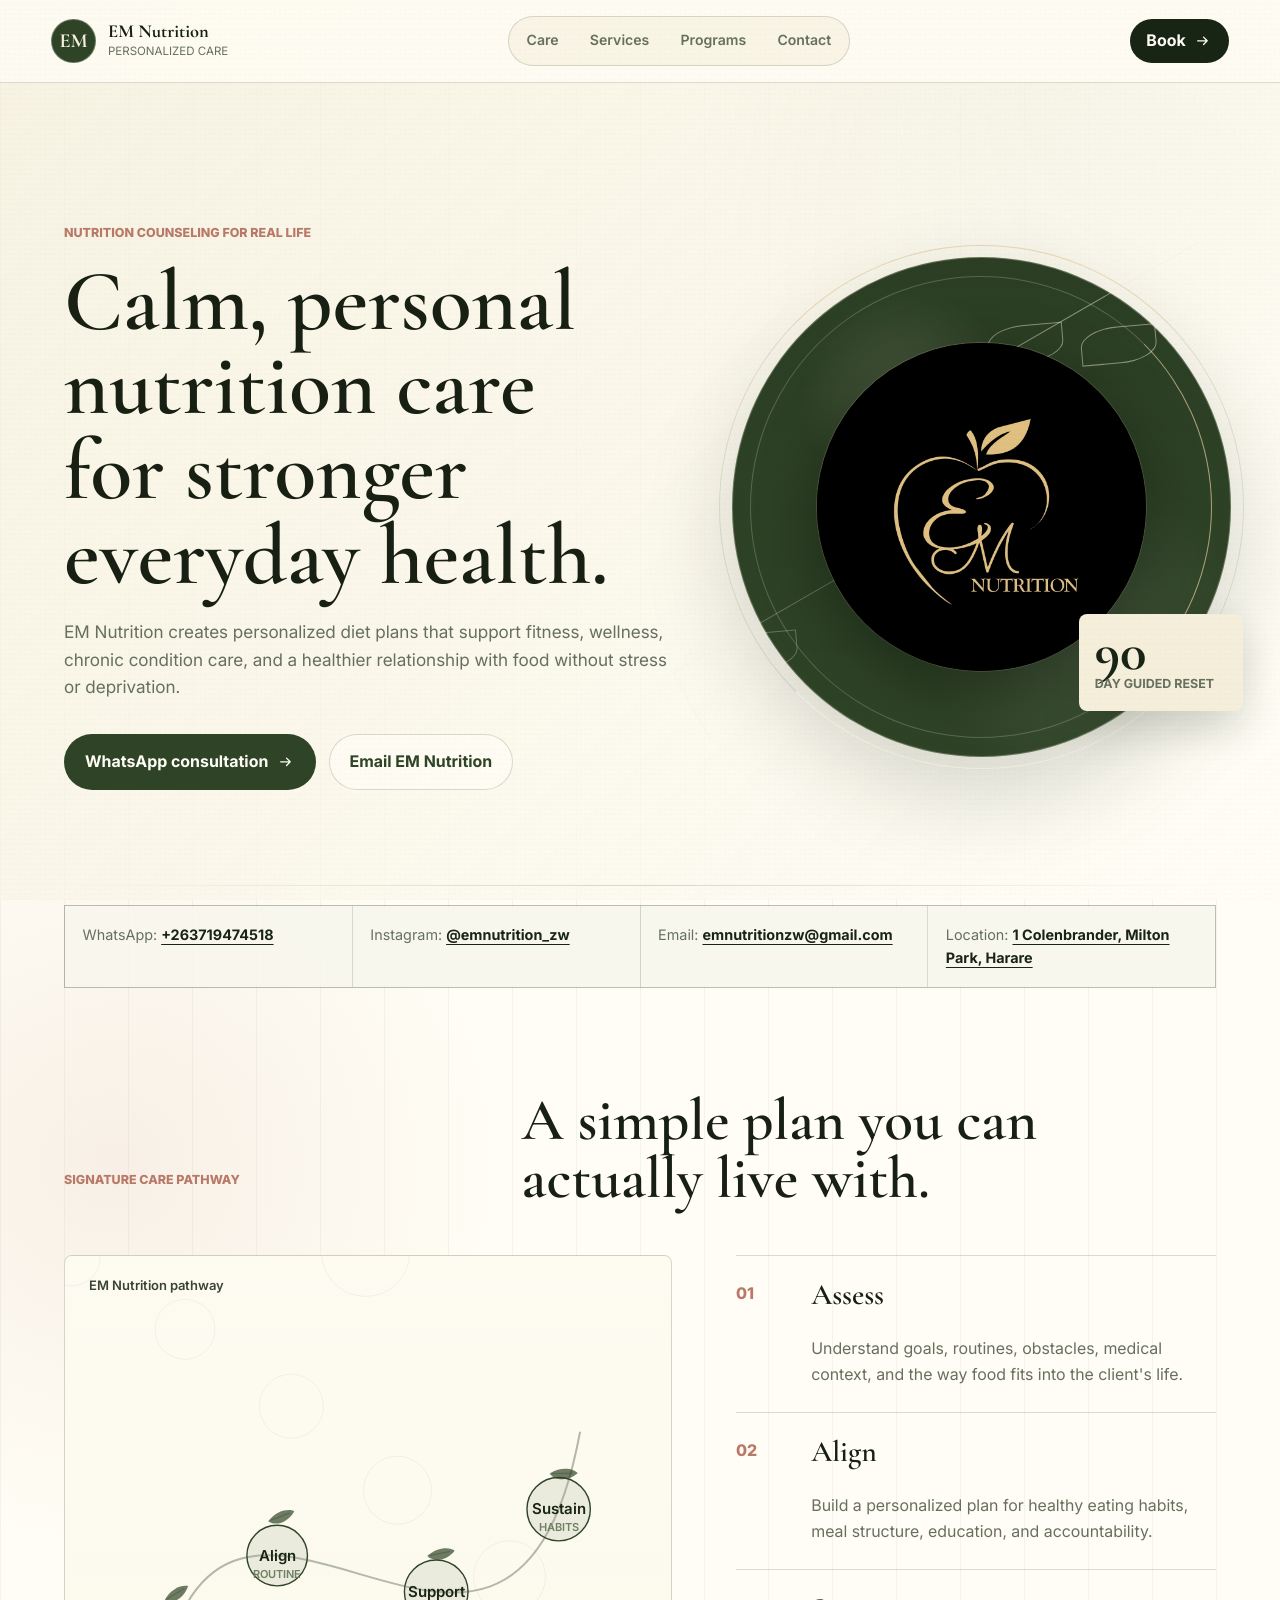
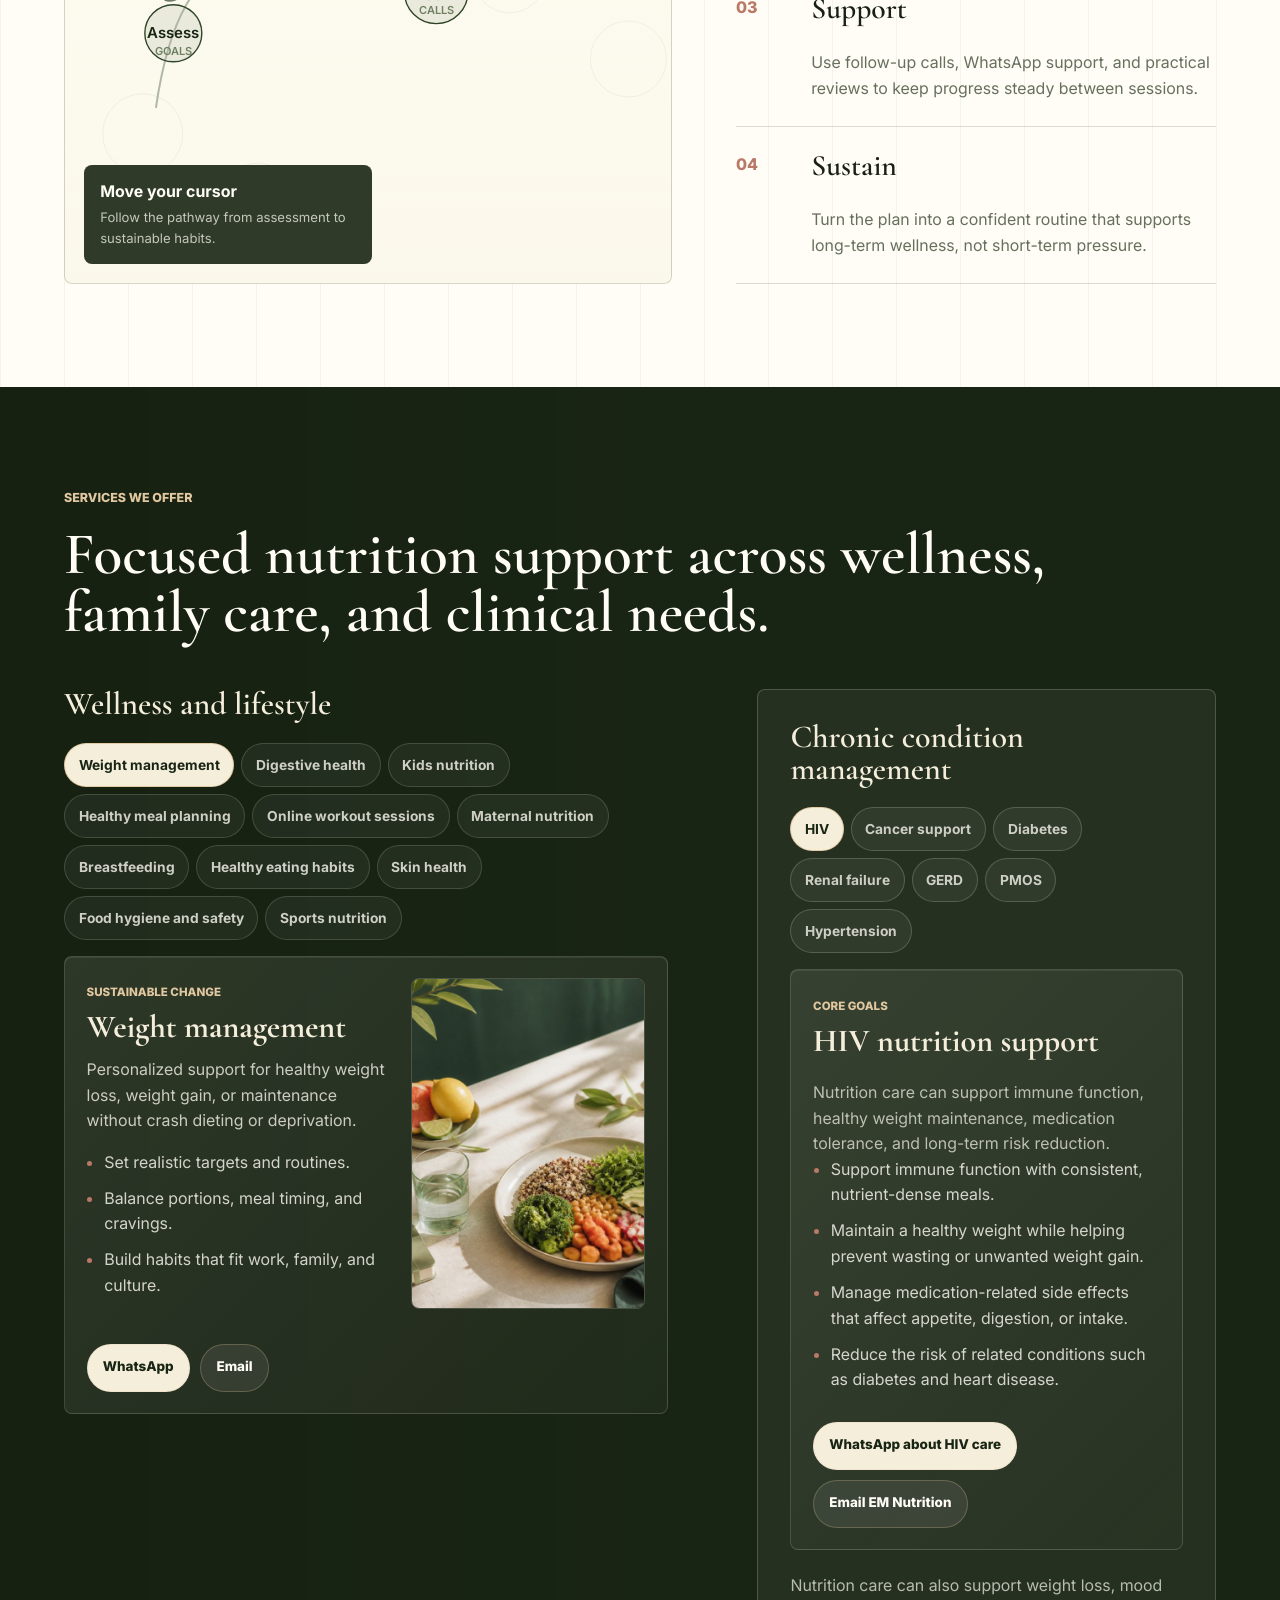
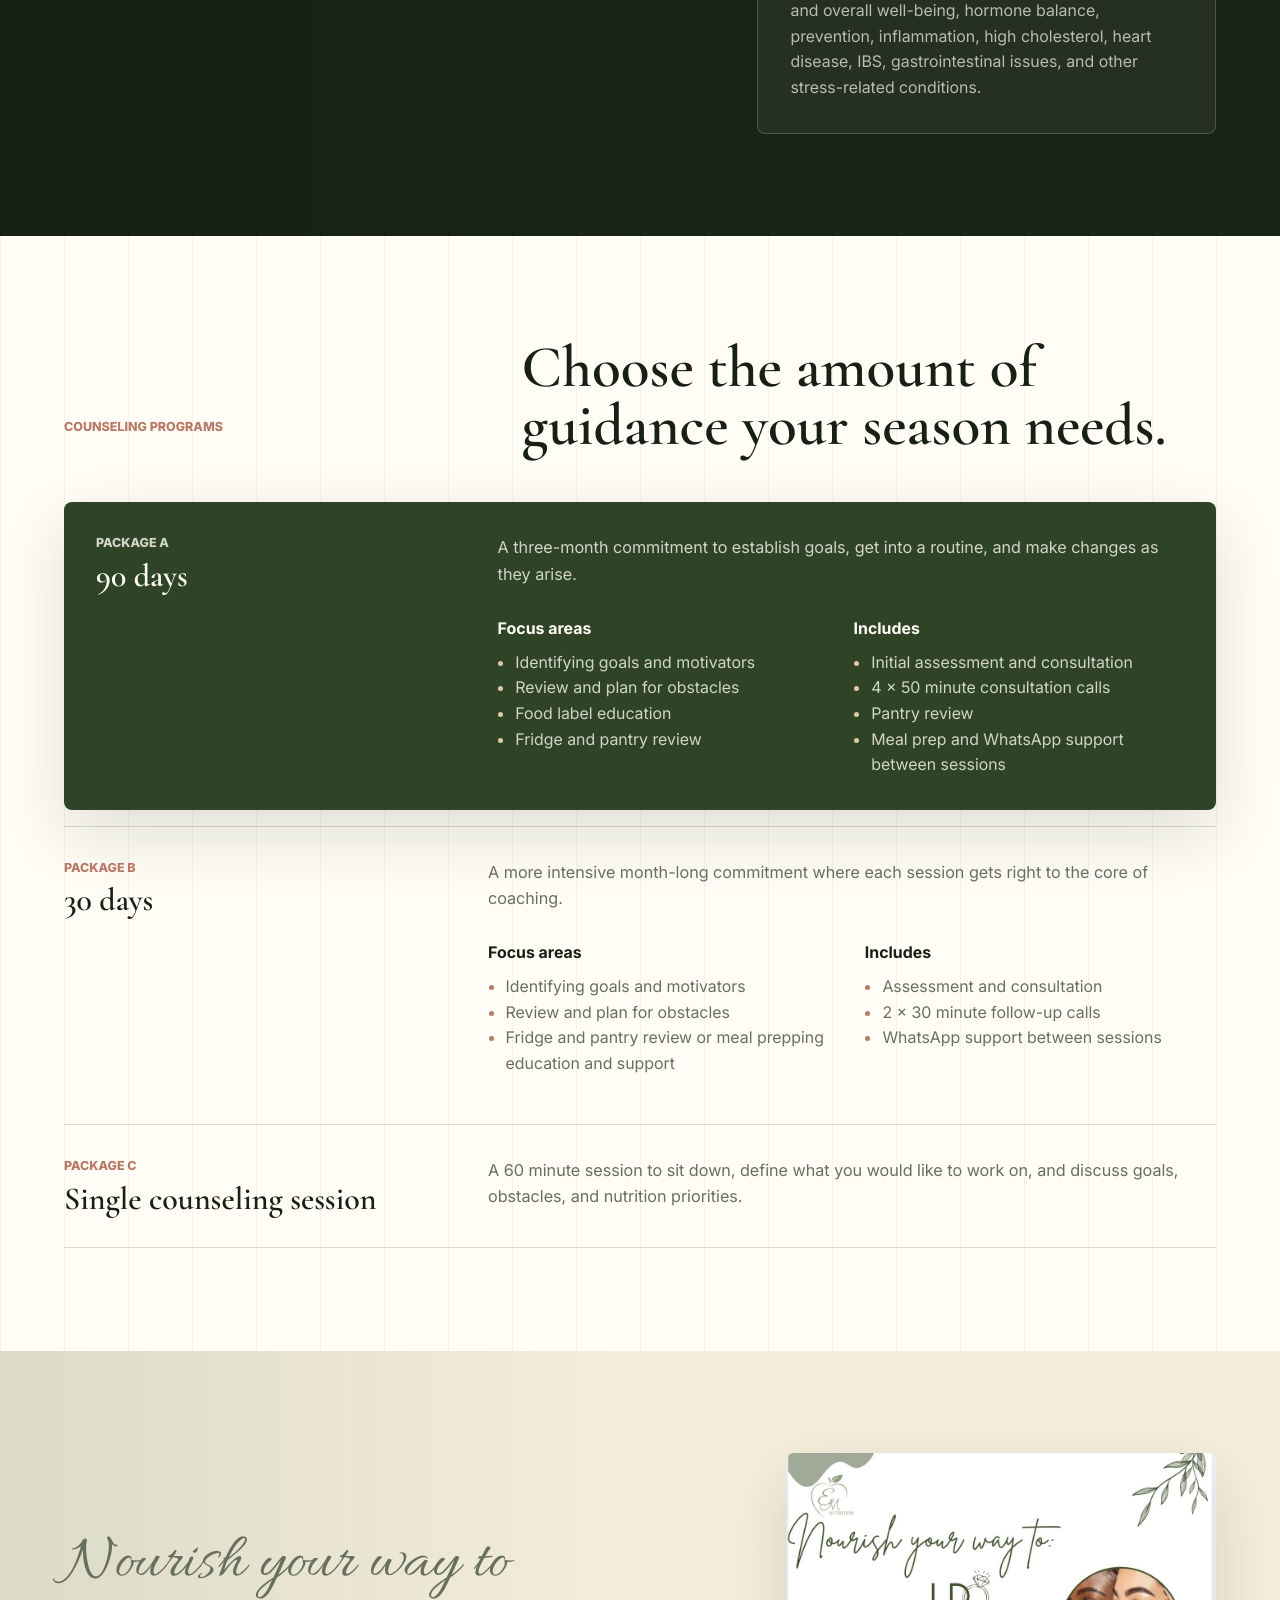
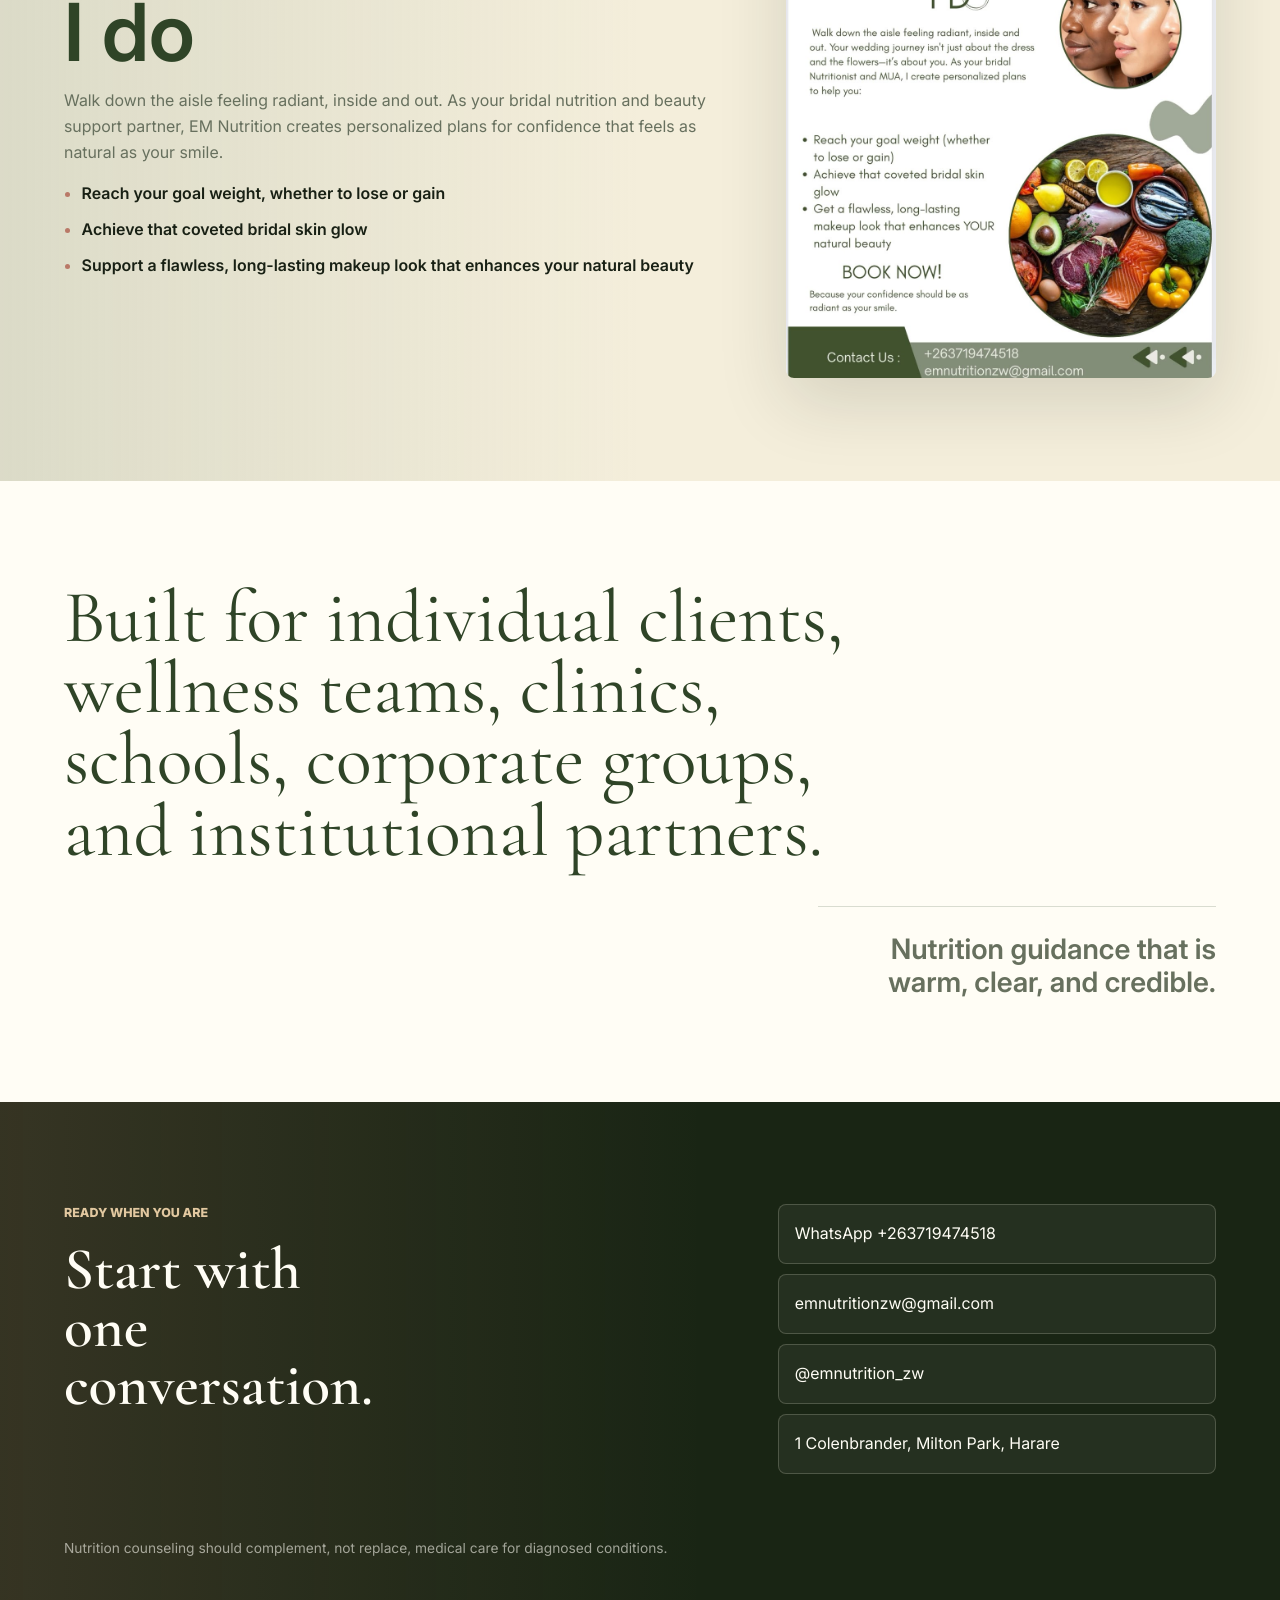
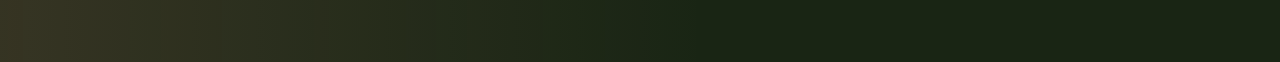
==== commit 90016914: "Add visuals to wellness service cards" ====
--- a/index.html
+++ b/index.html
@@ -150,7 +150,7 @@
               </div>
 
               <div class="wellness-panels">
-                <article class="wellness-panel is-active" id="wellness-weight" role="tabpanel" aria-labelledby="tab-weight" data-wellness-panel="weight">
+                <article class="wellness-panel has-image is-active" id="wellness-weight" role="tabpanel" aria-labelledby="tab-weight" data-wellness-panel="weight">
                   <div>
                     <span>Sustainable change</span>
                     <h4>Weight management</h4>
@@ -161,13 +161,14 @@
                       <li>Build habits that fit work, family, and culture.</li>
                     </ul>
                   </div>
+                  <img src="./assets/balanced-habits.jpg" alt="Balanced meal planning scene with fresh food and a notebook" />
                   <div class="service-actions">
                     <a href="https://wa.me/263719474518?text=Hi%20EM%20Nutrition%2C%20I%20would%20like%20help%20with%20weight%20management." target="_blank" rel="noreferrer">WhatsApp</a>
                     <a href="mailto:emnutritionzw@gmail.com?subject=Weight%20management%20support">Email</a>
                   </div>
                 </article>
 
-                <article class="wellness-panel" id="wellness-digestive" role="tabpanel" aria-labelledby="tab-digestive" data-wellness-panel="digestive" hidden>
+                <article class="wellness-panel has-image" id="wellness-digestive" role="tabpanel" aria-labelledby="tab-digestive" data-wellness-panel="digestive" hidden>
                   <div>
                     <span>Comfort and confidence</span>
                     <h4>Digestive health</h4>
@@ -178,6 +179,7 @@
                       <li>Create practical steps for calmer digestion.</li>
                     </ul>
                   </div>
+                  <img src="./assets/digestive-line.jpg" alt="Elegant botanical line illustration representing digestive health" />
                   <div class="service-actions">
                     <a href="https://wa.me/263719474518?text=Hi%20EM%20Nutrition%2C%20I%20would%20like%20support%20with%20digestive%20health." target="_blank" rel="noreferrer">WhatsApp</a>
                     <a href="mailto:emnutritionzw@gmail.com?subject=Digestive%20health%20support">Email</a>
@@ -202,7 +204,7 @@
                   </div>
                 </article>
 
-                <article class="wellness-panel" id="wellness-meal" role="tabpanel" aria-labelledby="tab-meal" data-wellness-panel="meal" hidden>
+                <article class="wellness-panel has-image" id="wellness-meal" role="tabpanel" aria-labelledby="tab-meal" data-wellness-panel="meal" hidden>
                   <div>
                     <span>Less stress, better structure</span>
                     <h4>Healthy meal planning</h4>
@@ -213,13 +215,14 @@
                       <li>Meal prep systems that reduce decision fatigue.</li>
                     </ul>
                   </div>
+                  <img src="./assets/meal-hygiene.jpg" alt="Organized meal prep workspace with fresh vegetables and clean containers" />
                   <div class="service-actions">
                     <a href="https://wa.me/263719474518?text=Hi%20EM%20Nutrition%2C%20I%20would%20like%20help%20with%20healthy%20meal%20planning." target="_blank" rel="noreferrer">WhatsApp</a>
                     <a href="mailto:emnutritionzw@gmail.com?subject=Healthy%20meal%20planning">Email</a>
                   </div>
                 </article>
 
-                <article class="wellness-panel" id="wellness-workout" role="tabpanel" aria-labelledby="tab-workout" data-wellness-panel="workout" hidden>
+                <article class="wellness-panel has-image" id="wellness-workout" role="tabpanel" aria-labelledby="tab-workout" data-wellness-panel="workout" hidden>
                   <div>
                     <span>Food plus movement</span>
                     <h4>Online workout sessions</h4>
@@ -230,6 +233,7 @@
                       <li>Accountability between sessions.</li>
                     </ul>
                   </div>
+                  <img src="./assets/workout-sports.jpg" alt="Home online workout setup with mat, water bottle, shoes, and recovery snack" />
                   <div class="service-actions">
                     <a href="https://wa.me/263719474518?text=Hi%20EM%20Nutrition%2C%20I%20would%20like%20to%20ask%20about%20online%20workout%20sessions." target="_blank" rel="noreferrer">WhatsApp</a>
                     <a href="mailto:emnutritionzw@gmail.com?subject=Online%20workout%20sessions">Email</a>
@@ -272,7 +276,7 @@
                   </div>
                 </article>
 
-                <article class="wellness-panel" id="wellness-habits" role="tabpanel" aria-labelledby="tab-habits" data-wellness-panel="habits" hidden>
+                <article class="wellness-panel has-image" id="wellness-habits" role="tabpanel" aria-labelledby="tab-habits" data-wellness-panel="habits" hidden>
                   <div>
                     <span>Daily rhythm</span>
                     <h4>Healthy eating habits</h4>
@@ -283,13 +287,14 @@
                       <li>Support mindful eating and healthier choices.</li>
                     </ul>
                   </div>
+                  <img src="./assets/balanced-habits.jpg" alt="Calm healthy eating setup with a balanced plate and water" />
                   <div class="service-actions">
                     <a href="https://wa.me/263719474518?text=Hi%20EM%20Nutrition%2C%20I%20would%20like%20help%20with%20healthy%20eating%20habits." target="_blank" rel="noreferrer">WhatsApp</a>
                     <a href="mailto:emnutritionzw@gmail.com?subject=Healthy%20eating%20habits">Email</a>
                   </div>
                 </article>
 
-                <article class="wellness-panel" id="wellness-skin" role="tabpanel" aria-labelledby="tab-skin" data-wellness-panel="skin" hidden>
+                <article class="wellness-panel has-image" id="wellness-skin" role="tabpanel" aria-labelledby="tab-skin" data-wellness-panel="skin" hidden>
                   <div>
                     <span>Inside-out support</span>
                     <h4>Skin health</h4>
@@ -300,13 +305,14 @@
                       <li>Connect nutrition habits with broader skin-care goals.</li>
                     </ul>
                   </div>
+                  <img src="./assets/skin-health.jpg" alt="Skin health nutrition still life with citrus, berries, avocado, nuts, and infused water" />
                   <div class="service-actions">
                     <a href="https://wa.me/263719474518?text=Hi%20EM%20Nutrition%2C%20I%20would%20like%20nutrition%20support%20for%20skin%20health." target="_blank" rel="noreferrer">WhatsApp</a>
                     <a href="mailto:emnutritionzw@gmail.com?subject=Skin%20health%20nutrition%20support">Email</a>
                   </div>
                 </article>
 
-                <article class="wellness-panel" id="wellness-hygiene" role="tabpanel" aria-labelledby="tab-hygiene" data-wellness-panel="hygiene" hidden>
+                <article class="wellness-panel has-image" id="wellness-hygiene" role="tabpanel" aria-labelledby="tab-hygiene" data-wellness-panel="hygiene" hidden>
                   <div>
                     <span>Safer food practices</span>
                     <h4>Food hygiene and safety training</h4>
@@ -317,13 +323,14 @@
                       <li>Support practical kitchen confidence.</li>
                     </ul>
                   </div>
+                  <img src="./assets/meal-hygiene.jpg" alt="Clean food safety workspace with washed vegetables and containers" />
                   <div class="service-actions">
                     <a href="https://wa.me/263719474518?text=Hi%20EM%20Nutrition%2C%20I%20would%20like%20food%20hygiene%20and%20safety%20training." target="_blank" rel="noreferrer">WhatsApp</a>
                     <a href="mailto:emnutritionzw@gmail.com?subject=Food%20hygiene%20and%20safety%20training">Email</a>
                   </div>
                 </article>
 
-                <article class="wellness-panel" id="wellness-sports" role="tabpanel" aria-labelledby="tab-sports" data-wellness-panel="sports" hidden>
+                <article class="wellness-panel has-image" id="wellness-sports" role="tabpanel" aria-labelledby="tab-sports" data-wellness-panel="sports" hidden>
                   <div>
                     <span>Fuel for performance</span>
                     <h4>Sports nutrition</h4>
@@ -334,6 +341,7 @@
                       <li>Match nutrition to performance, body composition, and wellbeing goals.</li>
                     </ul>
                   </div>
+                  <img src="./assets/workout-sports.jpg" alt="Active lifestyle setup with training equipment, hydration, and recovery snack" />
                   <div class="service-actions">
                     <a href="https://wa.me/263719474518?text=Hi%20EM%20Nutrition%2C%20I%20would%20like%20sports%20nutrition%20support." target="_blank" rel="noreferrer">WhatsApp</a>
                     <a href="mailto:emnutritionzw@gmail.com?subject=Sports%20nutrition%20support">Email</a>
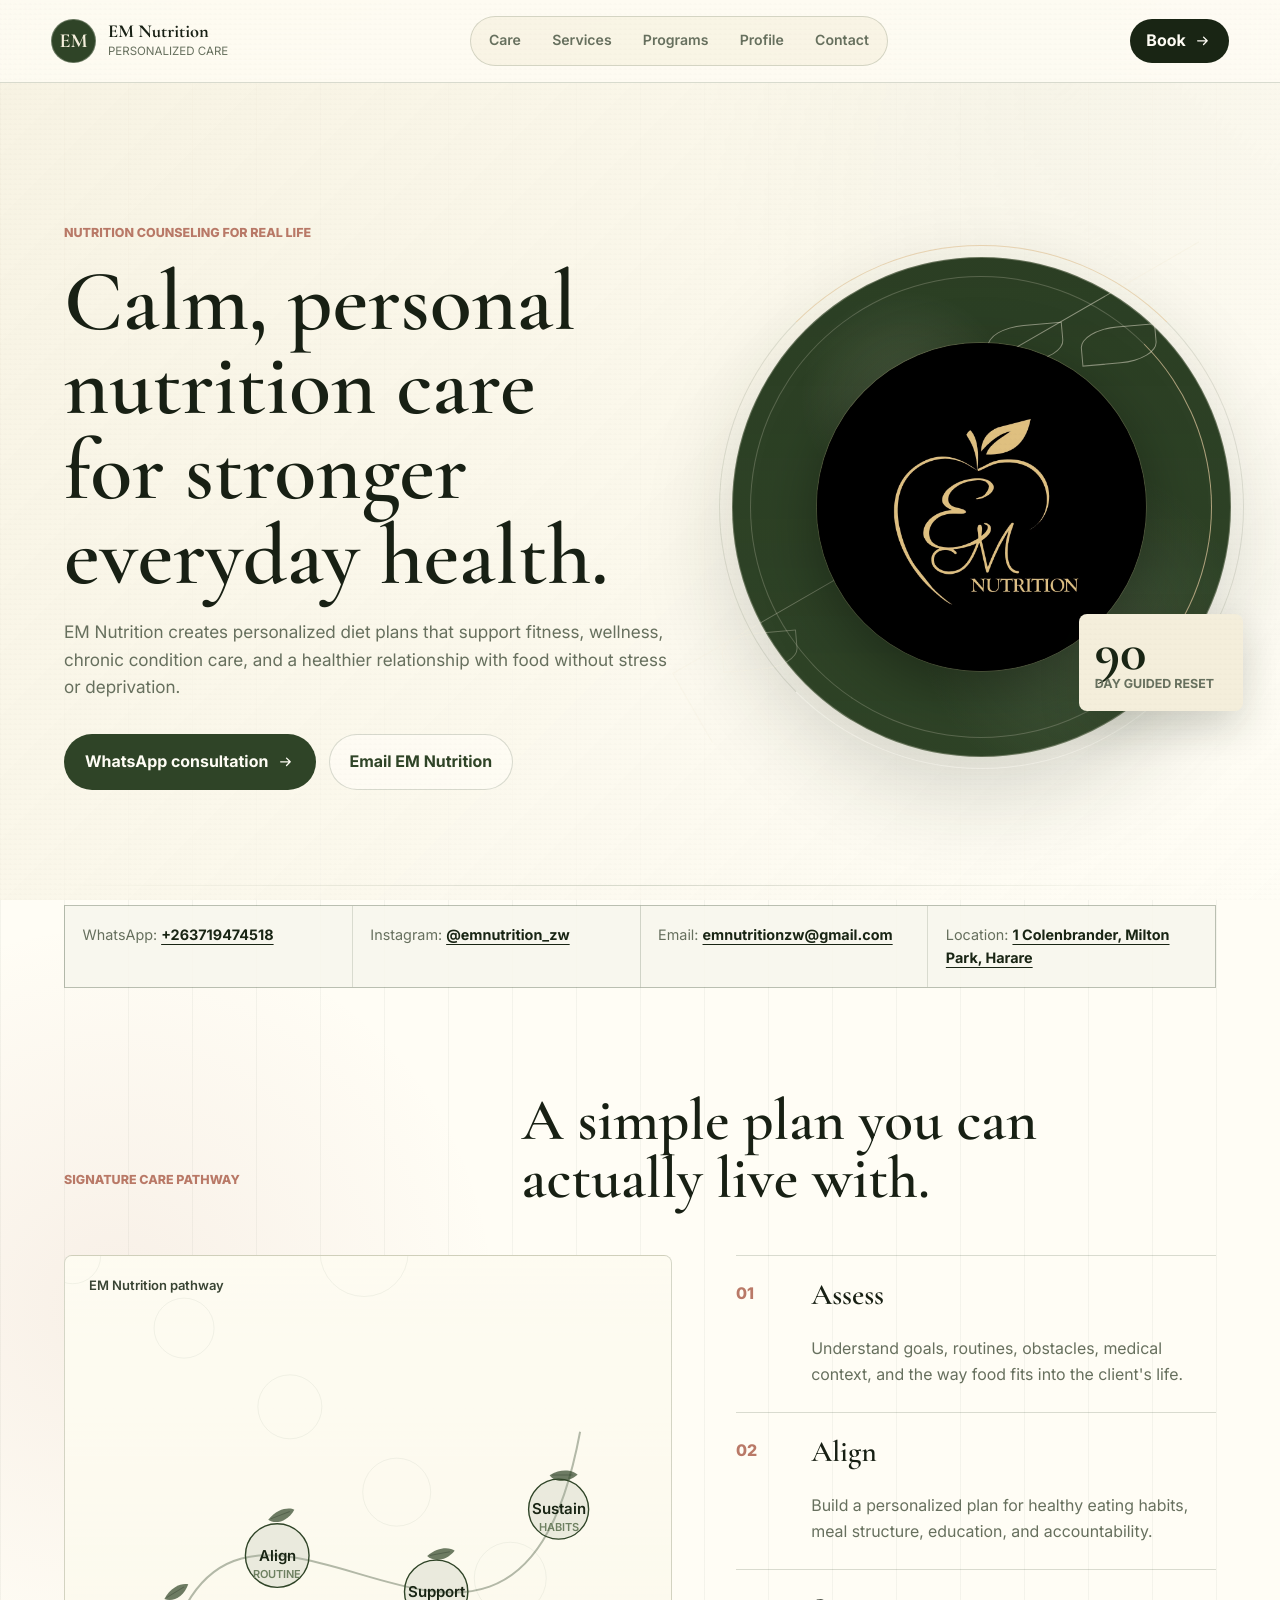
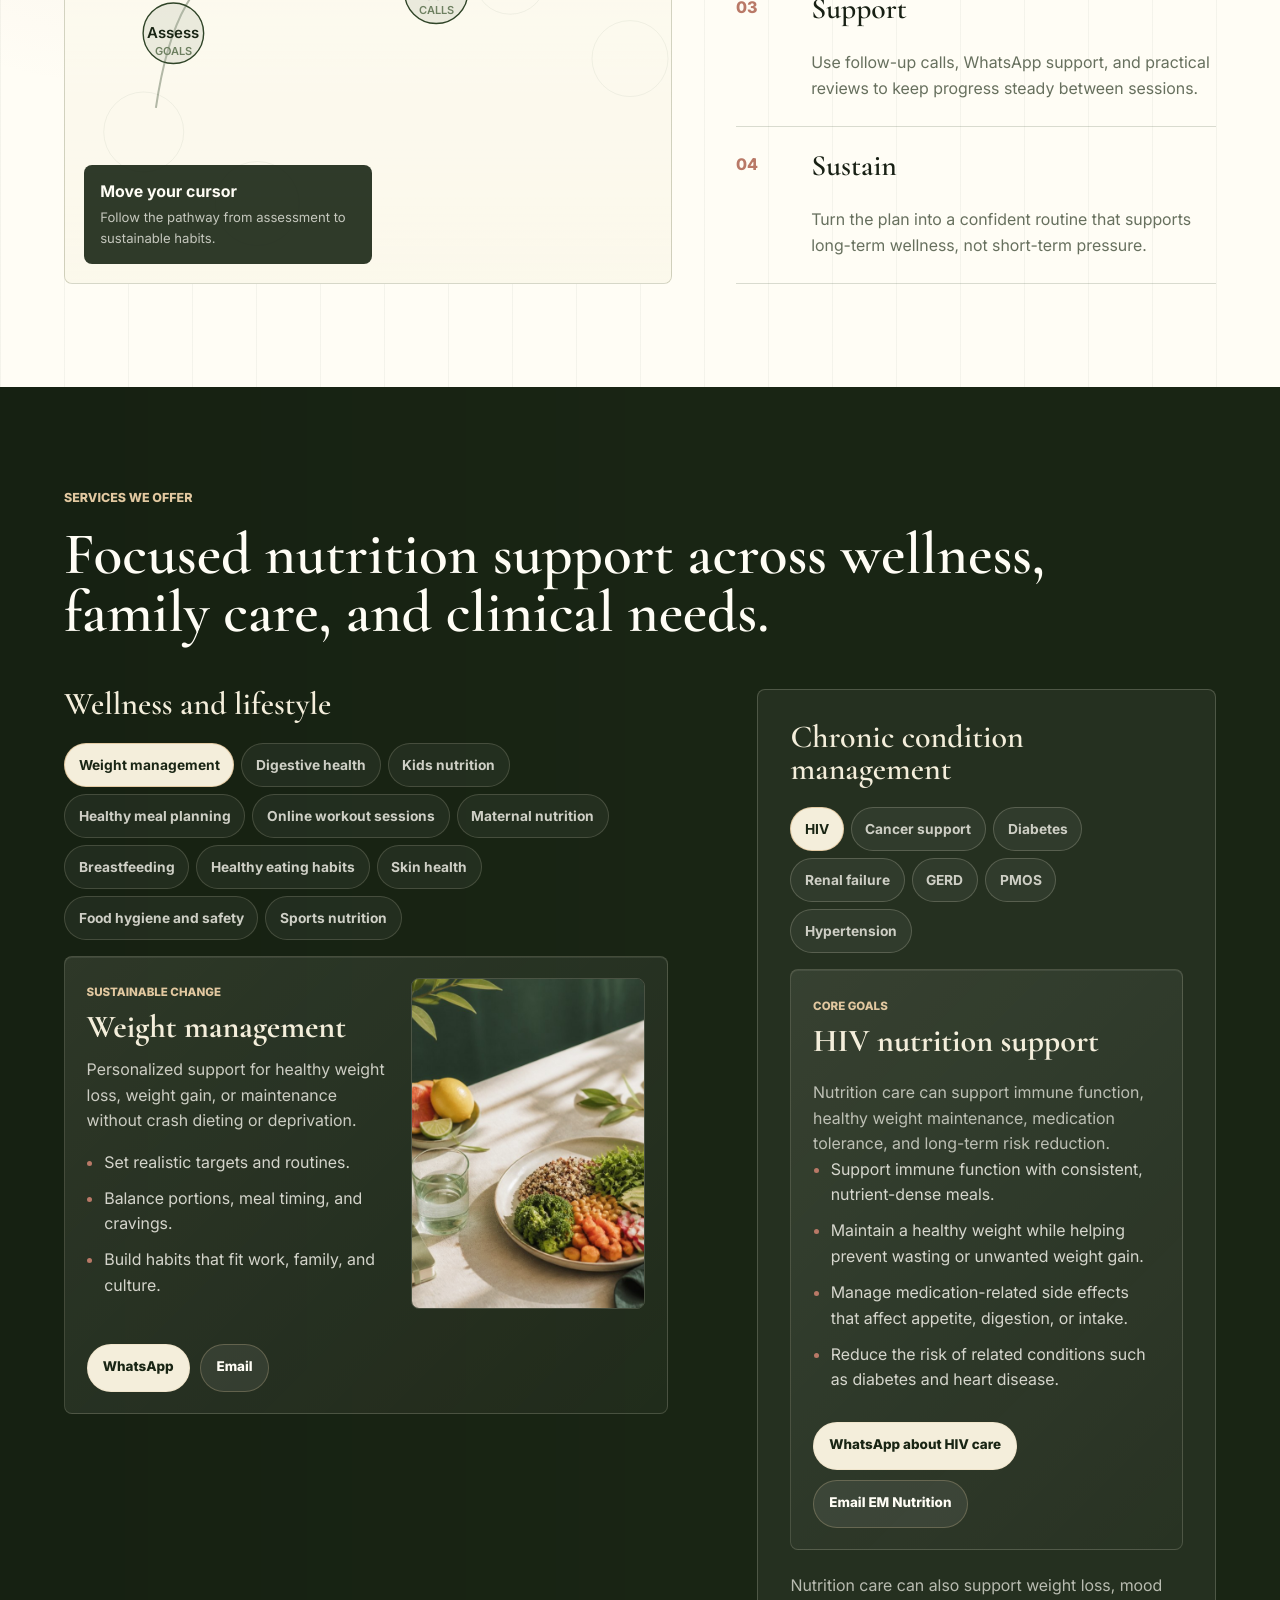
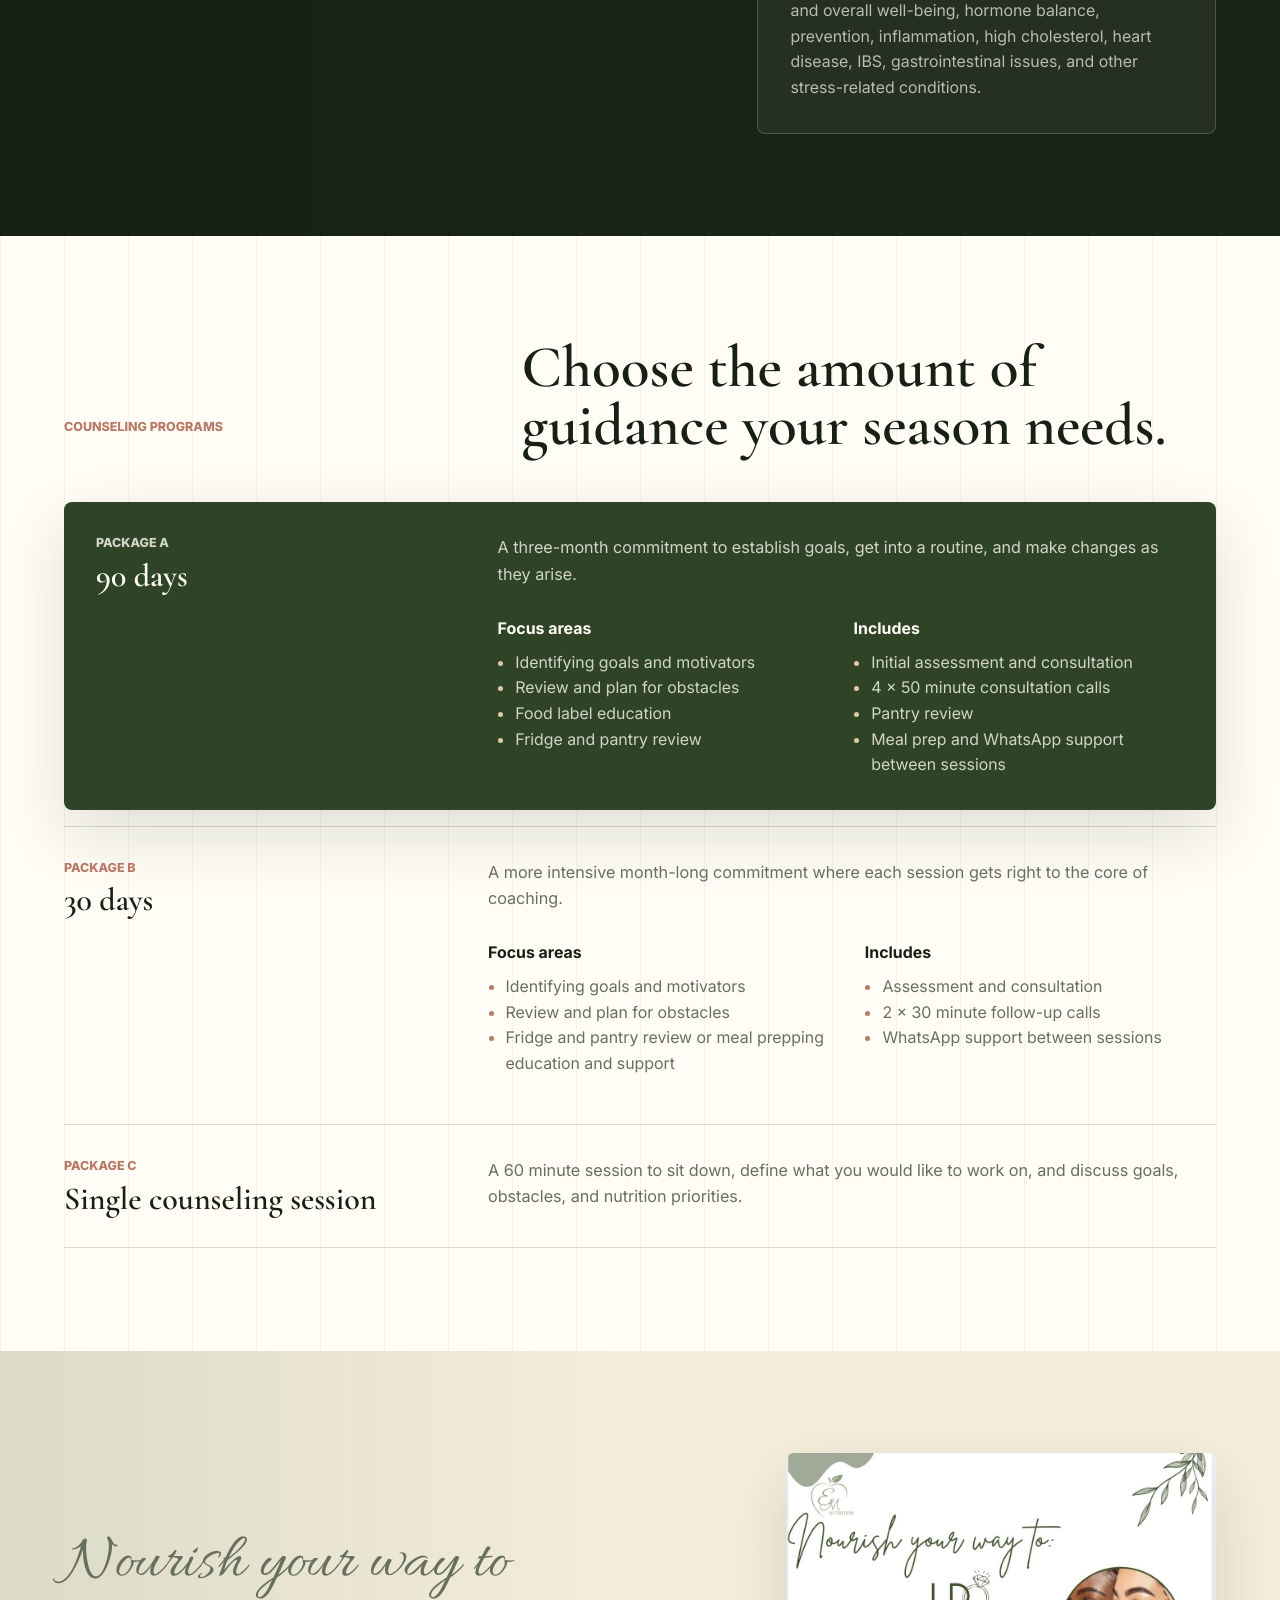
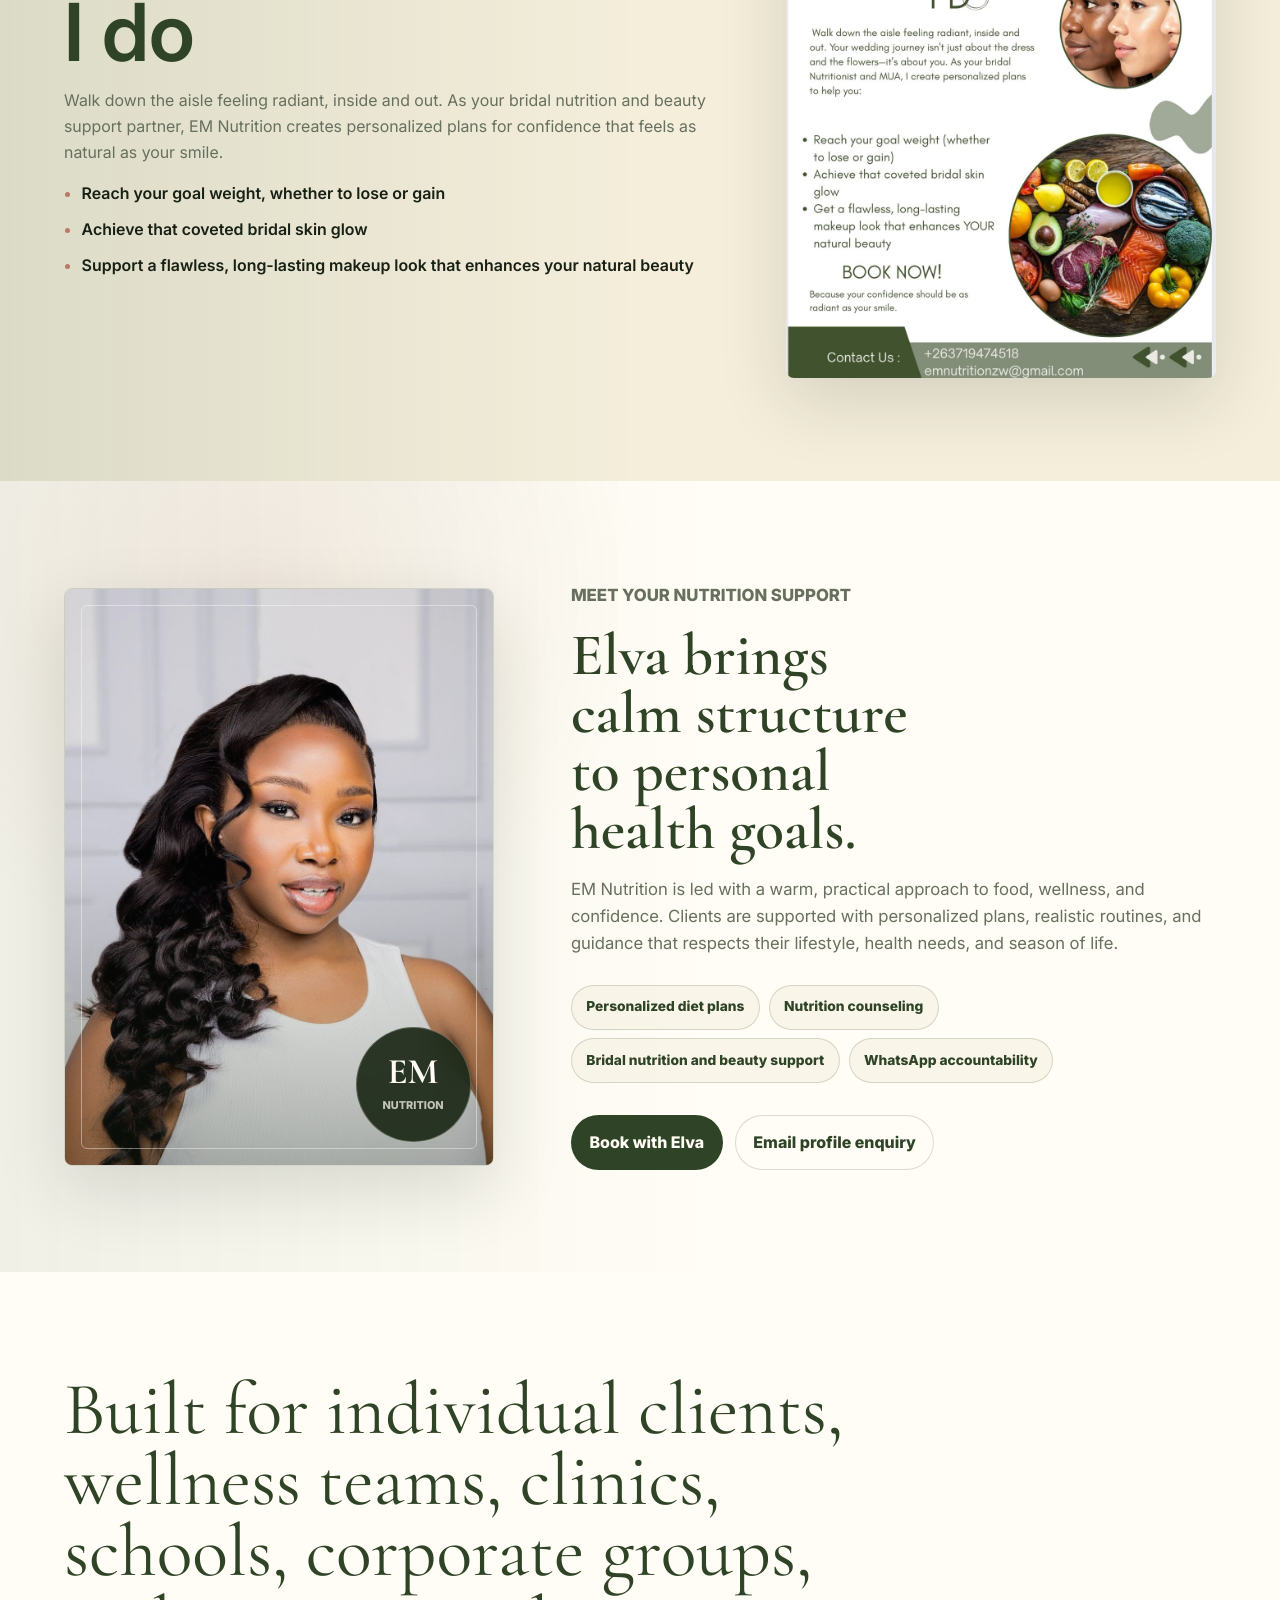
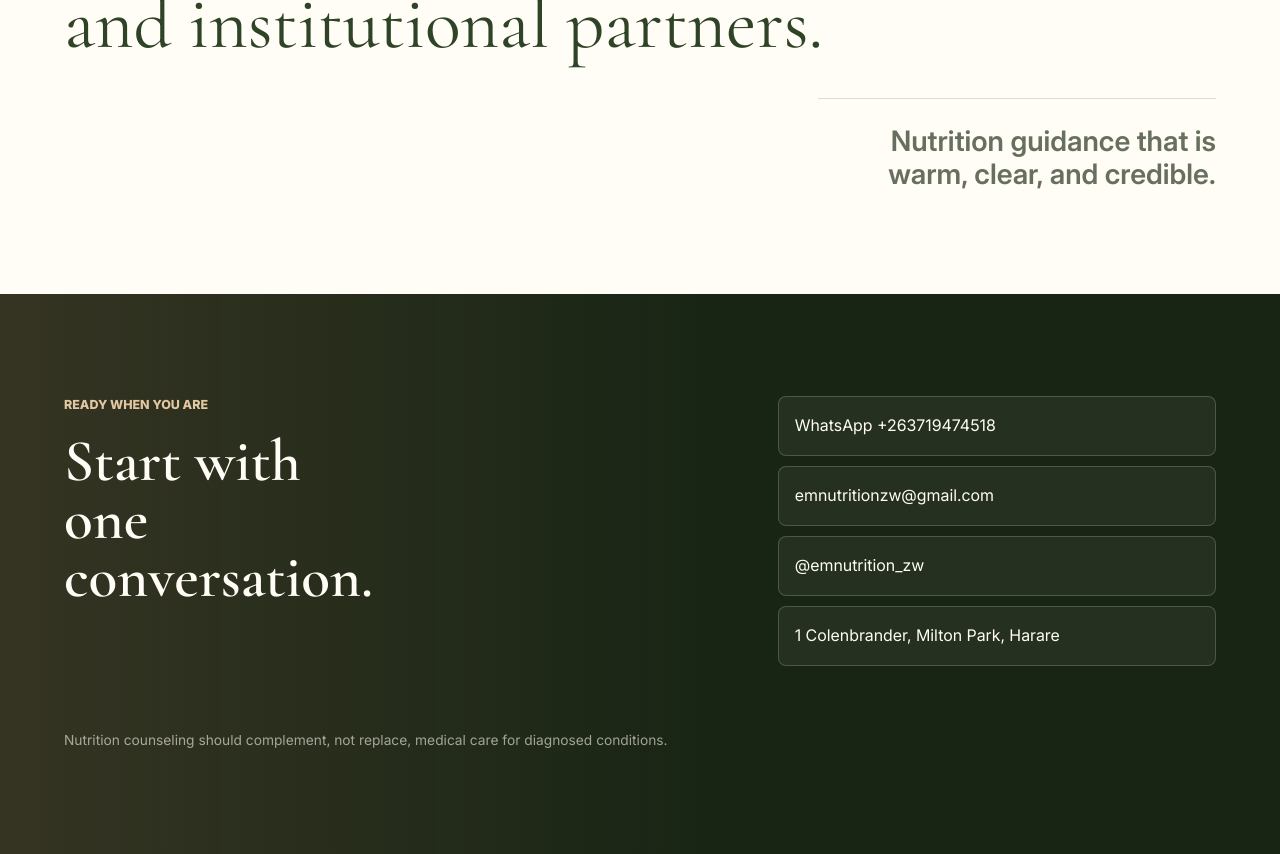
==== commit fa5bd04d: "Add founder profile section" ====
--- a/index.html
+++ b/index.html
@@ -35,6 +35,7 @@
         <a href="#care">Care</a>
         <a href="#services">Services</a>
         <a href="#programs">Programs</a>
+        <a href="#profile">Profile</a>
         <a href="#contact">Contact</a>
       </nav>
       <a class="nav-action" href="https://wa.me/263719474518" target="_blank" rel="noreferrer">
@@ -588,6 +589,35 @@
         </figure>
       </section>
 
+      <section class="profile" id="profile" aria-labelledby="profile-title">
+        <div class="profile-portrait" data-reveal>
+          <img src="./assets/elva-profile.jpg" alt="Elva of EM Nutrition" />
+          <div class="profile-badge">
+            <strong>EM</strong>
+            <span>Nutrition</span>
+          </div>
+        </div>
+        <div class="profile-copy" data-reveal>
+          <p class="eyebrow">Meet your nutrition support</p>
+          <h2 id="profile-title">Elva brings calm structure to personal health goals.</h2>
+          <p>
+            EM Nutrition is led with a warm, practical approach to food, wellness, and
+            confidence. Clients are supported with personalized plans, realistic routines,
+            and guidance that respects their lifestyle, health needs, and season of life.
+          </p>
+          <div class="profile-points" aria-label="Profile highlights">
+            <span>Personalized diet plans</span>
+            <span>Nutrition counseling</span>
+            <span>Bridal nutrition and beauty support</span>
+            <span>WhatsApp accountability</span>
+          </div>
+          <div class="profile-actions">
+            <a href="https://wa.me/263719474518?text=Hi%20EM%20Nutrition%2C%20I%20would%20like%20to%20book%20a%20consultation%20with%20Elva." target="_blank" rel="noreferrer">Book with Elva</a>
+            <a href="mailto:emnutritionzw@gmail.com?subject=Consultation%20with%20EM%20Nutrition">Email profile enquiry</a>
+          </div>
+        </div>
+      </section>
+
       <section class="assurance" aria-label="Professional assurance" data-reveal>
         <p class="assurance-main">
           Built for individual clients, wellness teams, clinics, schools, corporate groups, and
--- a/styles.css
+++ b/styles.css
@@ -20,6 +20,7 @@
 
 html {
   scroll-behavior: smooth;
+  scroll-padding-top: 8rem;
 }
 
 body {
@@ -507,6 +508,7 @@
 .services,
 .programs,
 .bridal,
+.profile,
 .assurance,
 .site-footer {
   padding: clamp(4rem, 8vw, 8rem) clamp(1rem, 5vw, 5.5rem);
@@ -1072,6 +1074,163 @@
   height: auto;
 }
 
+.profile {
+  display: grid;
+  grid-template-columns: minmax(18rem, 0.48fr) minmax(0, 0.72fr);
+  gap: clamp(2rem, 6vw, 5.5rem);
+  align-items: center;
+  background:
+    radial-gradient(circle at 20% 14%, rgba(183, 121, 103, 0.11), transparent 24rem),
+    linear-gradient(90deg, rgba(47, 68, 39, 0.07), transparent 56%),
+    var(--ivory);
+}
+
+.profile-portrait {
+  position: relative;
+  margin: 0;
+  min-height: 36rem;
+  border: 1px solid var(--line);
+  border-radius: var(--radius);
+  overflow: hidden;
+  box-shadow: var(--shadow);
+  isolation: isolate;
+}
+
+.profile-portrait::before {
+  position: absolute;
+  inset: 1rem;
+  z-index: 2;
+  content: "";
+  border: 1px solid rgba(255, 253, 245, 0.42);
+  border-radius: 6px;
+  pointer-events: none;
+}
+
+.profile-portrait::after {
+  position: absolute;
+  inset: 0;
+  z-index: 1;
+  content: "";
+  background: linear-gradient(180deg, transparent 48%, rgba(25, 37, 20, 0.34));
+  pointer-events: none;
+}
+
+.profile-portrait img {
+  width: 100%;
+  height: 100%;
+  min-height: 36rem;
+  object-fit: cover;
+  object-position: center 28%;
+  filter: saturate(0.96) contrast(0.98);
+}
+
+.profile-badge {
+  position: absolute;
+  right: 1.4rem;
+  bottom: 1.4rem;
+  z-index: 3;
+  display: grid;
+  width: 7.2rem;
+  height: 7.2rem;
+  place-items: center;
+  padding: 1rem;
+  color: var(--ivory);
+  background: rgba(25, 37, 20, 0.9);
+  border: 1px solid rgba(244, 238, 219, 0.24);
+  border-radius: 50%;
+  text-align: center;
+  backdrop-filter: blur(14px);
+}
+
+.profile-badge strong,
+.profile-badge span {
+  display: block;
+}
+
+.profile-badge strong {
+  margin-bottom: -1rem;
+  font-family: "Cormorant Garamond", Georgia, serif;
+  font-size: 2.25rem;
+  line-height: 1;
+}
+
+.profile-badge span {
+  color: rgba(255, 253, 245, 0.72);
+  font-size: 0.68rem;
+  font-weight: 800;
+  text-transform: uppercase;
+}
+
+.profile-copy h2 {
+  max-width: 13ch;
+  margin-bottom: 1.2rem;
+  color: var(--pine);
+}
+
+.profile-copy > p {
+  max-width: 45rem;
+  color: var(--muted);
+  font-size: 1.05rem;
+}
+
+.profile-points {
+  display: flex;
+  flex-wrap: wrap;
+  gap: 0.55rem;
+  max-width: 44rem;
+  margin: 1.7rem 0 2rem;
+}
+
+.profile-points span {
+  display: inline-flex;
+  align-items: center;
+  min-height: 2.55rem;
+  padding: 0.65rem 0.9rem;
+  border: 1px solid var(--line);
+  border-radius: 999px;
+  color: var(--pine);
+  background: rgba(244, 238, 219, 0.5);
+  font-size: 0.86rem;
+  font-weight: 800;
+}
+
+.profile-actions {
+  display: flex;
+  flex-wrap: wrap;
+  gap: 0.75rem;
+}
+
+.profile-actions a {
+  display: inline-flex;
+  align-items: center;
+  justify-content: center;
+  min-height: 3rem;
+  padding: 0.85rem 1.1rem;
+  border: 1px solid var(--line);
+  border-radius: 999px;
+  color: var(--pine);
+  background: rgba(255, 253, 245, 0.78);
+  font-weight: 800;
+  text-decoration: none;
+  transition: transform 180ms ease, background 180ms ease, color 180ms ease;
+}
+
+.profile-actions a:first-child {
+  color: var(--ivory);
+  background: var(--pine);
+}
+
+.profile-actions a:hover,
+.profile-actions a:focus-visible {
+  transform: translateY(-2px);
+  outline: 0;
+}
+
+.profile-actions a:first-child:hover,
+.profile-actions a:first-child:focus-visible {
+  background: var(--pine-deep);
+}
+
 .assurance {
   background: var(--ivory);
 }
@@ -1188,6 +1347,7 @@
   .care-grid,
   .service-columns,
   .bridal,
+  .profile,
   .site-footer {
     grid-template-columns: 1fr;
   }
@@ -1245,11 +1405,15 @@
 
   nav {
     gap: 0;
+    display: grid;
+    grid-template-columns: repeat(5, minmax(0, 1fr));
     border-radius: var(--radius);
   }
 
   nav a {
-    flex: 1;
+    padding-right: 0.25rem;
+    padding-left: 0.25rem;
+    font-size: 0.78rem;
     text-align: center;
   }
 
@@ -1258,6 +1422,7 @@
   .services,
   .programs,
   .bridal,
+  .profile,
   .assurance,
   .site-footer {
     padding-right: 1rem;
@@ -1378,6 +1543,25 @@
 
   .bridal h2 {
     font-size: 3.5rem;
+  }
+
+  .profile-portrait,
+  .profile-portrait img {
+    min-height: 27rem;
+  }
+
+  .profile-badge {
+    width: 6rem;
+    height: 6rem;
+  }
+
+  .profile-copy h2 {
+    max-width: 13ch;
+  }
+
+  .profile-actions,
+  .profile-actions a {
+    width: 100%;
   }
 
   .assurance-main {
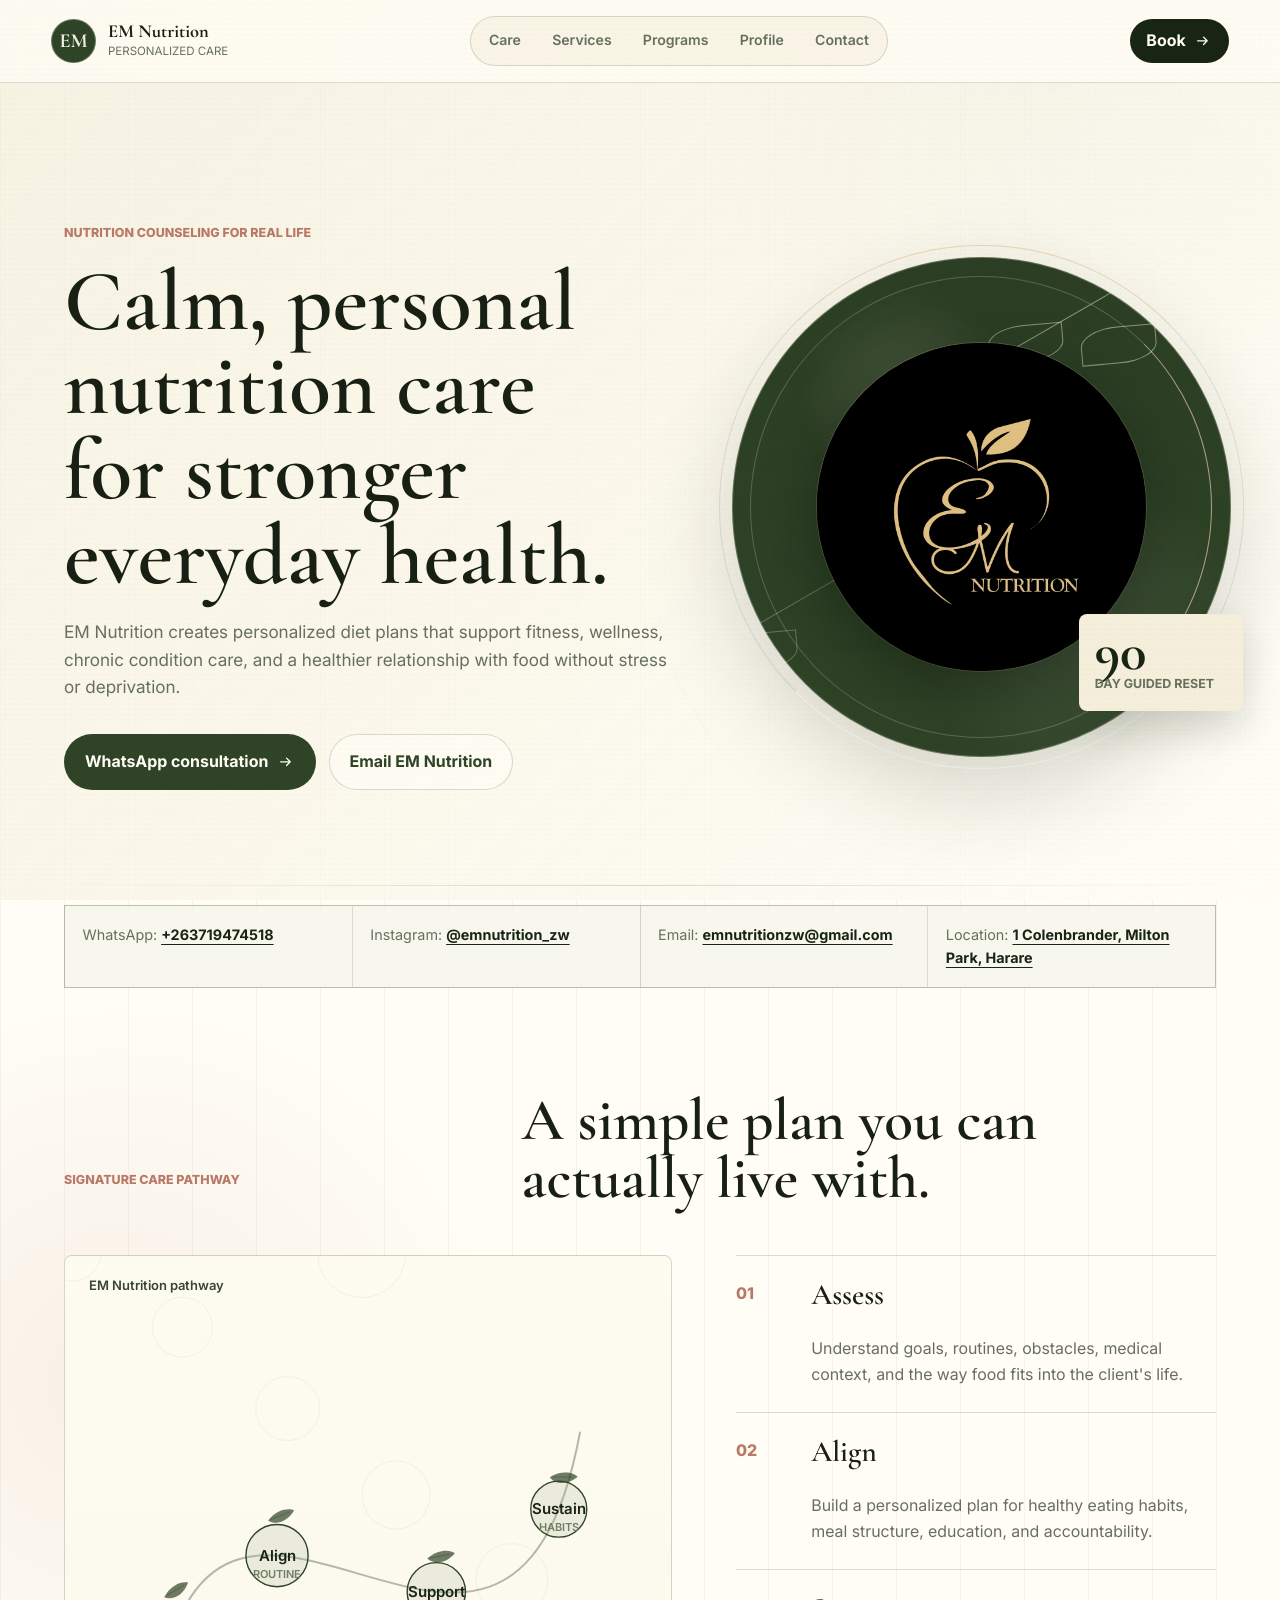
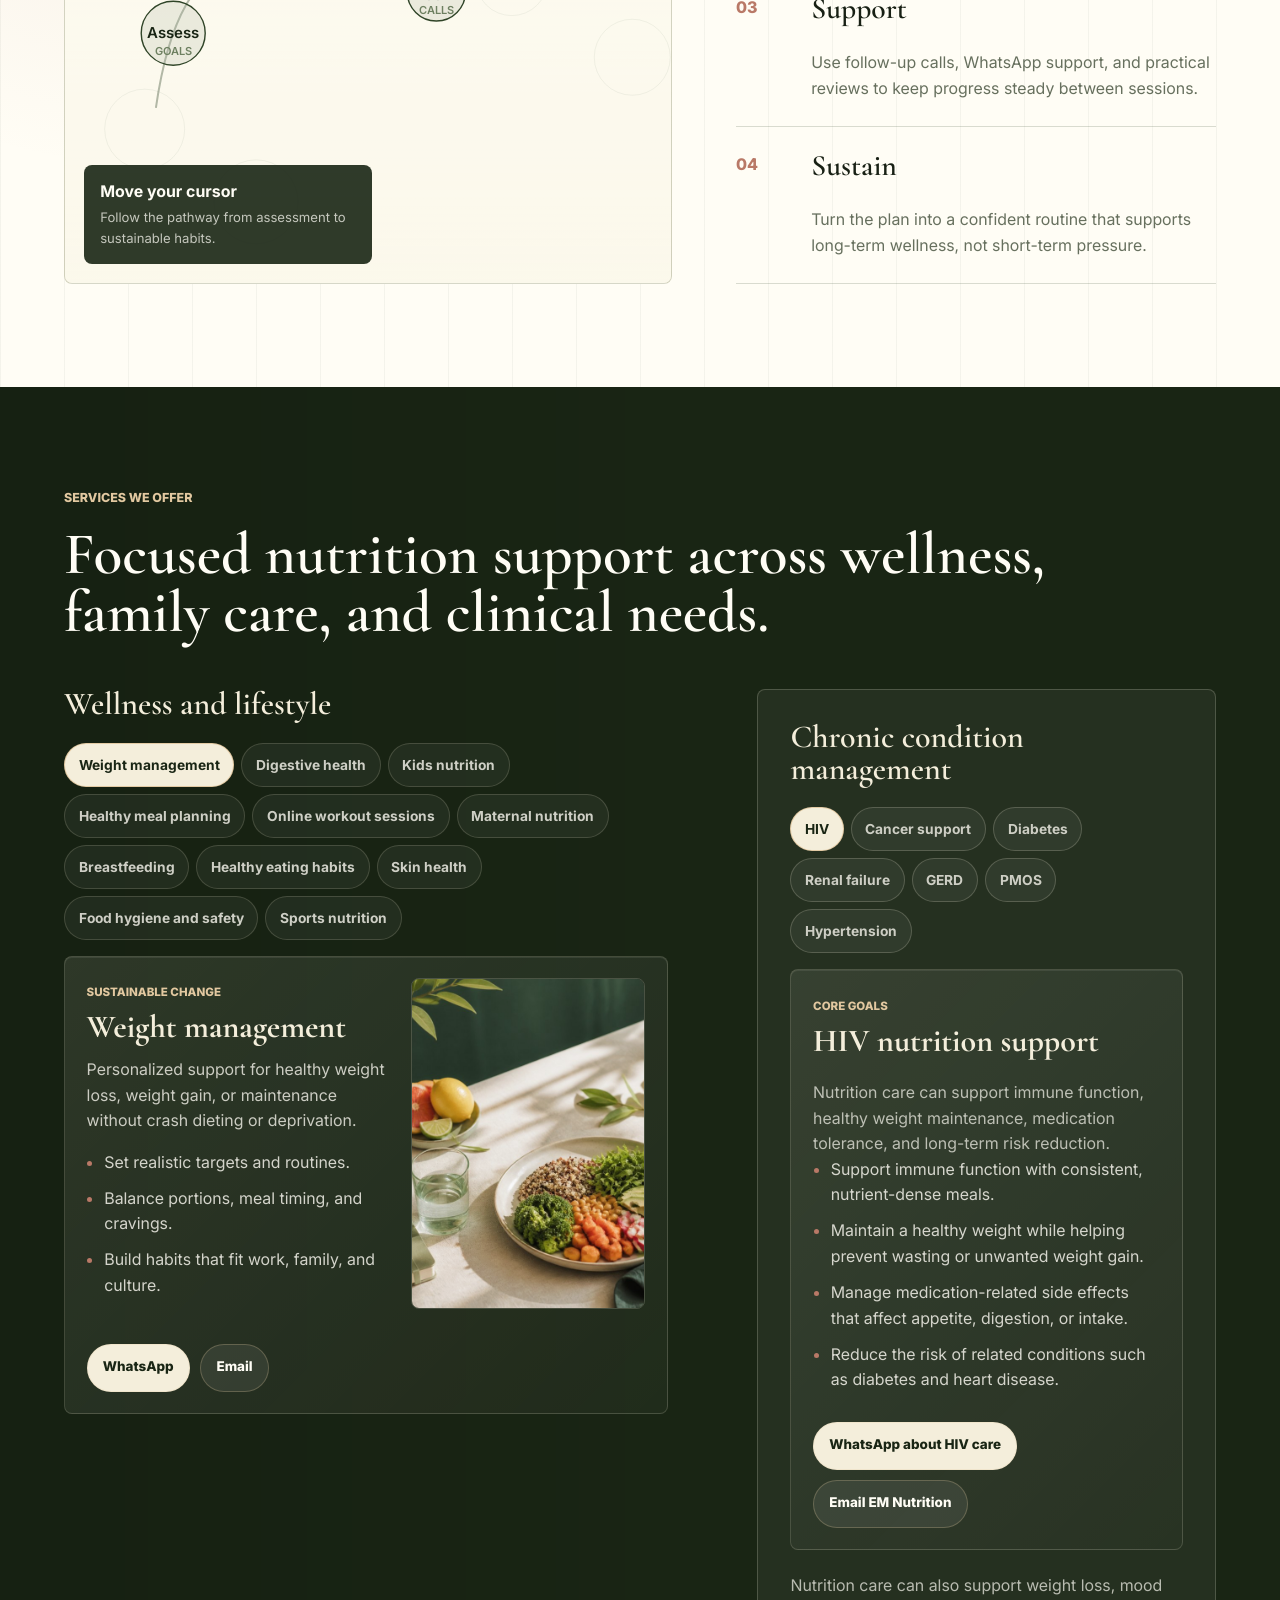
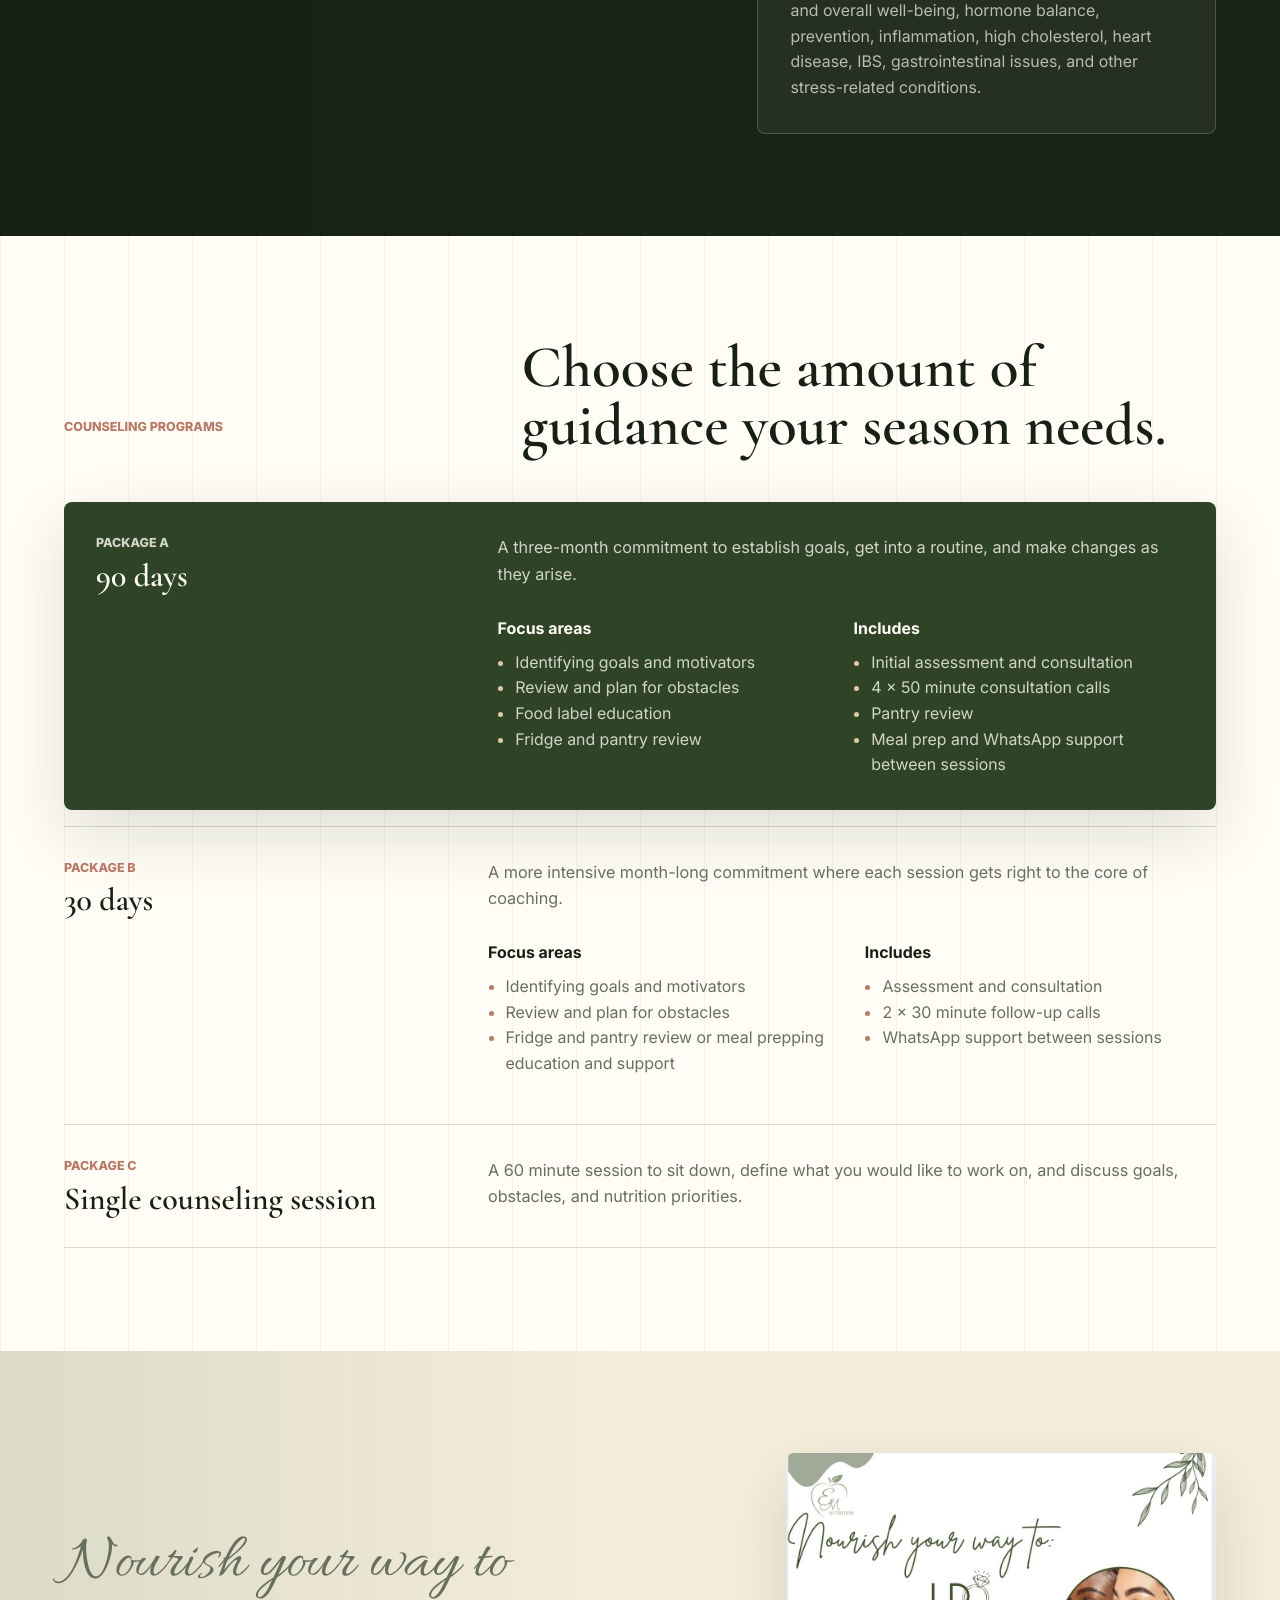
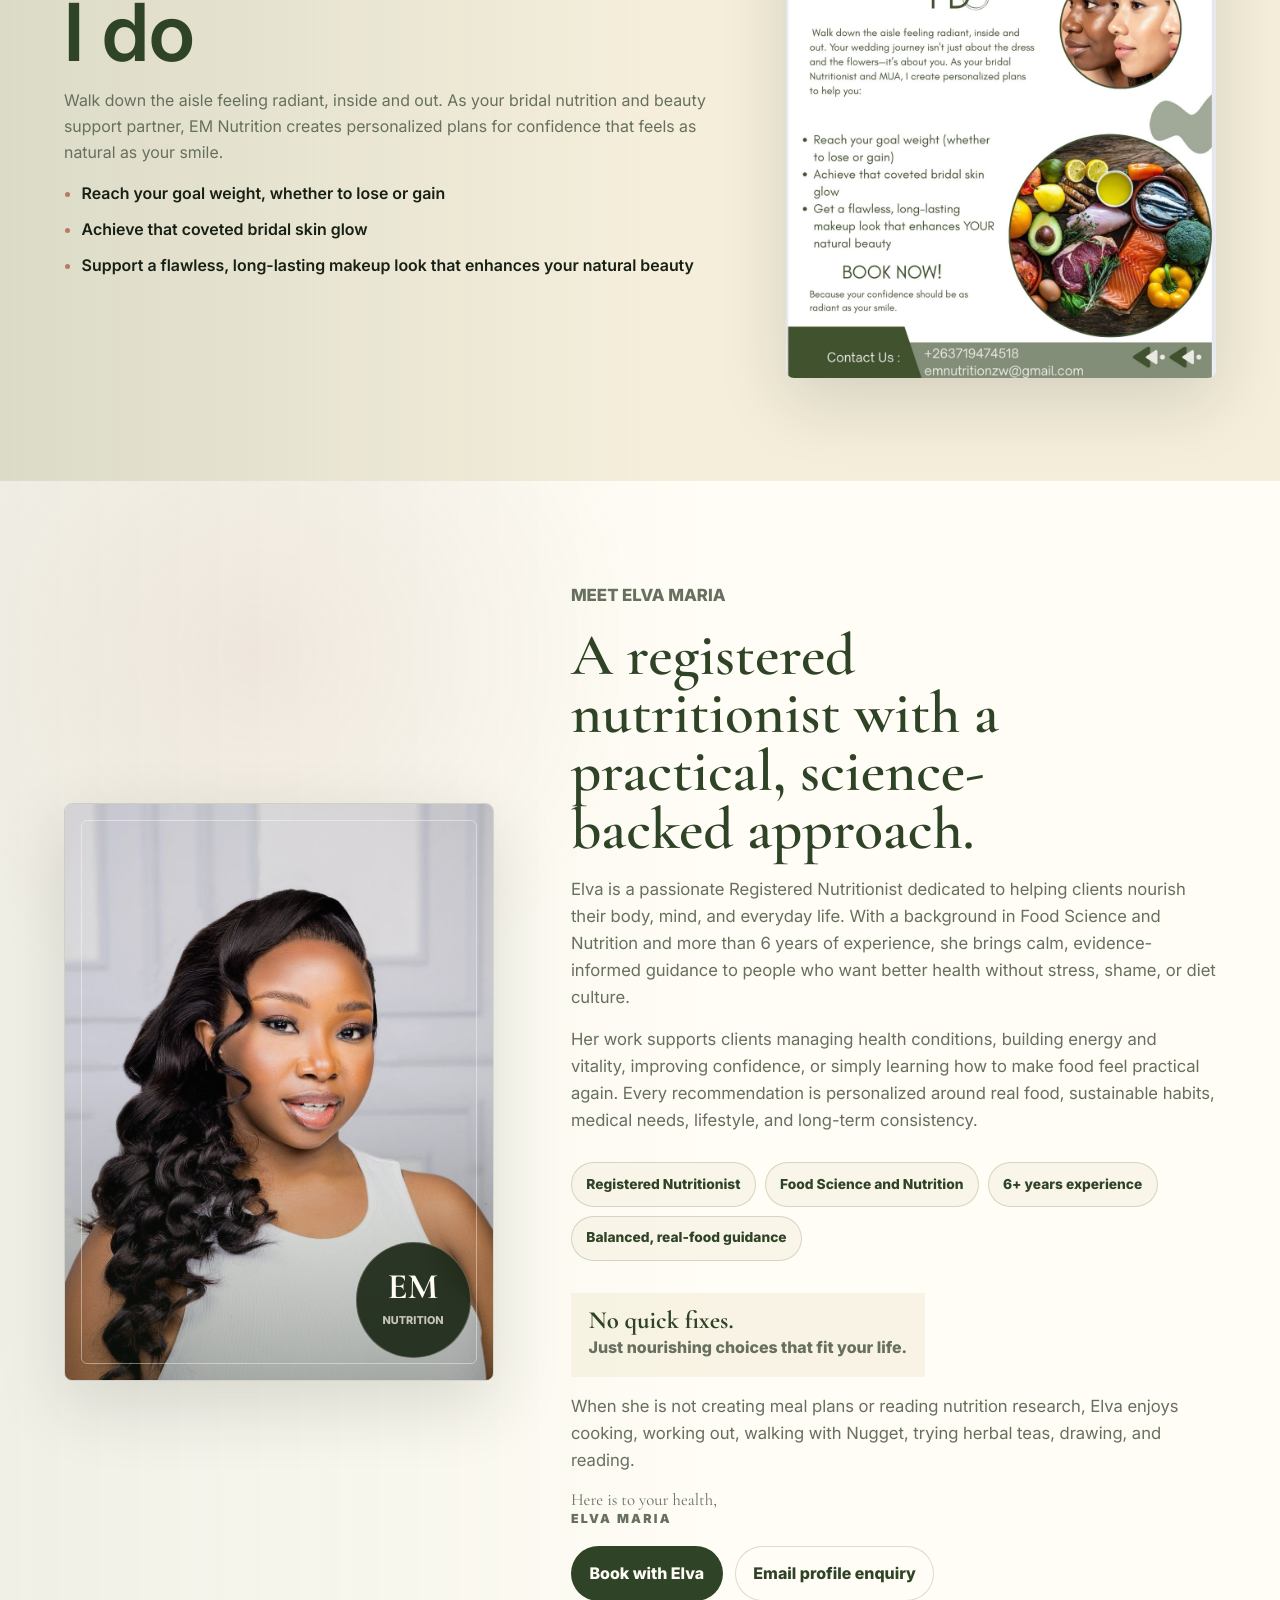
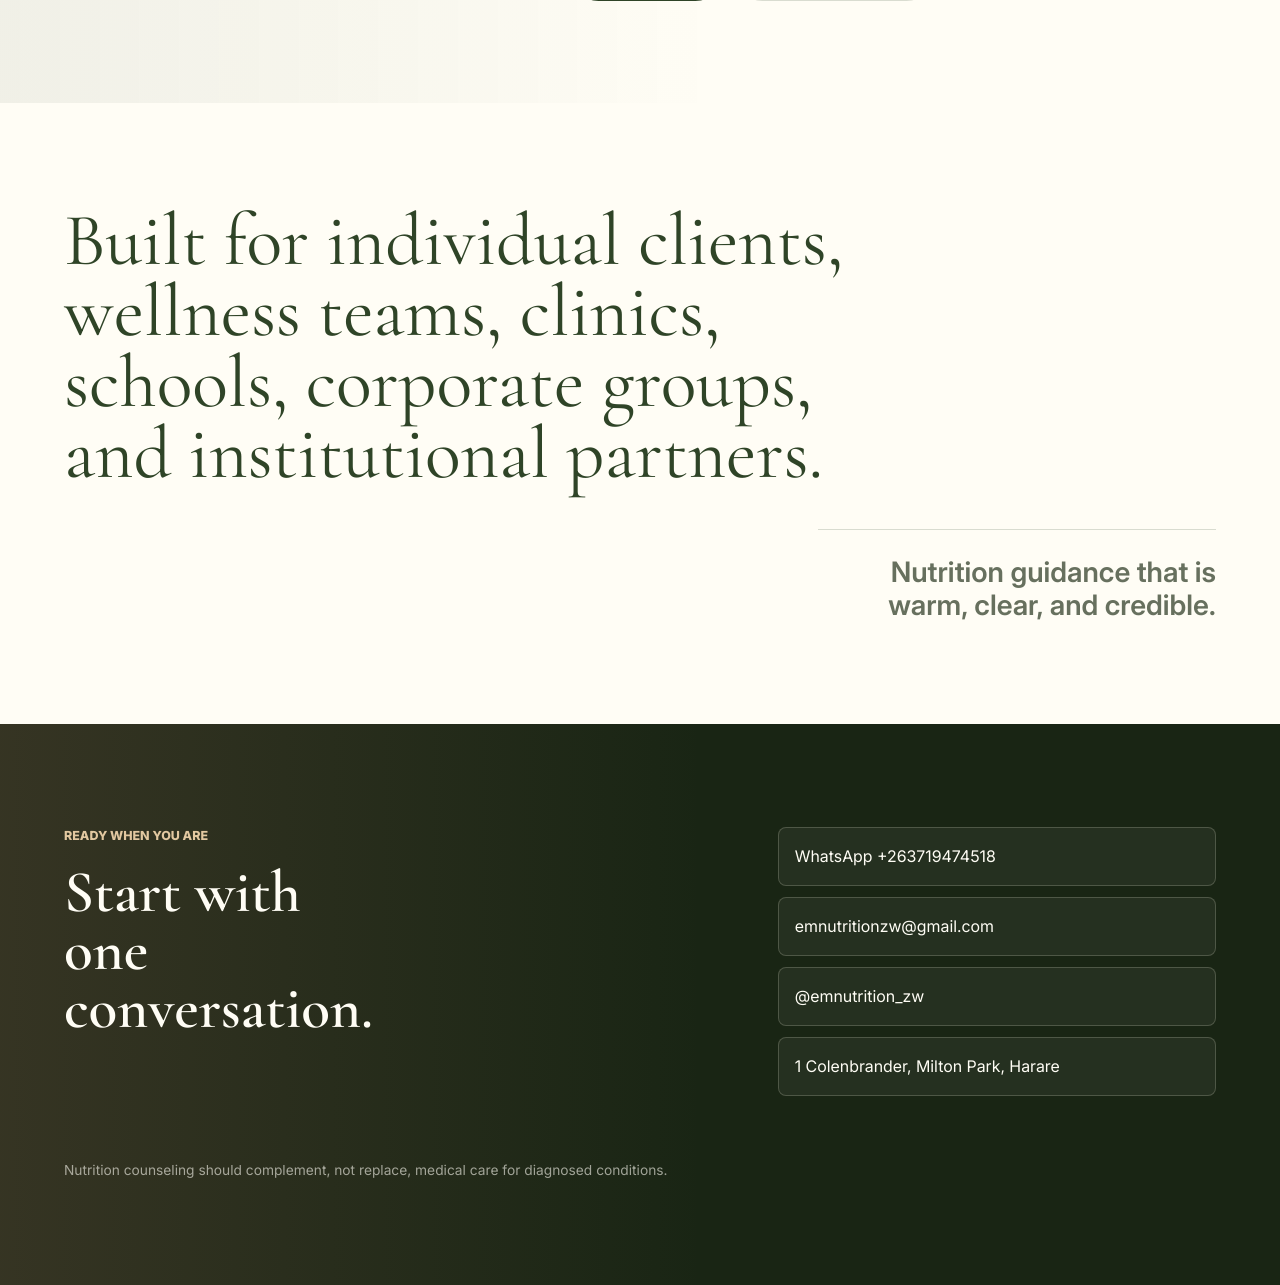
==== commit 4f238607: "Add Elva profile bio" ====
--- a/index.html
+++ b/index.html
@@ -598,19 +598,37 @@
           </div>
         </div>
         <div class="profile-copy" data-reveal>
-          <p class="eyebrow">Meet your nutrition support</p>
-          <h2 id="profile-title">Elva brings calm structure to personal health goals.</h2>
+          <p class="eyebrow">Meet Elva Maria</p>
+          <h2 id="profile-title">A registered nutritionist with a practical, science-backed approach.</h2>
           <p>
-            EM Nutrition is led with a warm, practical approach to food, wellness, and
-            confidence. Clients are supported with personalized plans, realistic routines,
-            and guidance that respects their lifestyle, health needs, and season of life.
+            Elva is a passionate Registered Nutritionist dedicated to helping clients
+            nourish their body, mind, and everyday life. With a background in Food
+            Science and Nutrition and more than 6 years of experience, she brings calm,
+            evidence-informed guidance to people who want better health without stress,
+            shame, or diet culture.
+          </p>
+          <p>
+            Her work supports clients managing health conditions, building energy and
+            vitality, improving confidence, or simply learning how to make food feel
+            practical again. Every recommendation is personalized around real food,
+            sustainable habits, medical needs, lifestyle, and long-term consistency.
           </p>
           <div class="profile-points" aria-label="Profile highlights">
-            <span>Personalized diet plans</span>
-            <span>Nutrition counseling</span>
-            <span>Bridal nutrition and beauty support</span>
-            <span>WhatsApp accountability</span>
-          </div>
+            <span>Registered Nutritionist</span>
+            <span>Food Science and Nutrition</span>
+            <span>6+ years experience</span>
+            <span>Balanced, real-food guidance</span>
+          </div>
+          <div class="profile-note">
+            <strong>No quick fixes.</strong>
+            <span>Just nourishing choices that fit your life.</span>
+          </div>
+          <p class="profile-personal">
+            When she is not creating meal plans or reading nutrition research, Elva
+            enjoys cooking, working out, walking with Nugget, trying herbal teas,
+            drawing, and reading.
+          </p>
+          <p class="profile-signature">Here is to your health, <span>Elva Maria</span></p>
           <div class="profile-actions">
             <a href="https://wa.me/263719474518?text=Hi%20EM%20Nutrition%2C%20I%20would%20like%20to%20book%20a%20consultation%20with%20Elva." target="_blank" rel="noreferrer">Book with Elva</a>
             <a href="mailto:emnutritionzw@gmail.com?subject=Consultation%20with%20EM%20Nutrition">Email profile enquiry</a>
--- a/styles.css
+++ b/styles.css
@@ -1162,13 +1162,14 @@
 }
 
 .profile-copy h2 {
-  max-width: 13ch;
+  max-width: 19ch;
   margin-bottom: 1.2rem;
   color: var(--pine);
 }
 
 .profile-copy > p {
   max-width: 45rem;
+  margin-bottom: 1rem;
   color: var(--muted);
   font-size: 1.05rem;
 }
@@ -1194,10 +1195,54 @@
   font-weight: 800;
 }
 
+.profile-note {
+  display: inline-grid;
+  gap: 0.1rem;
+  max-width: 33rem;
+  margin-bottom: 1.1rem;
+  padding: 1rem 1.1rem;
+  border-left: 3px solid var(--clay);
+  color: var(--pine);
+  background: rgba(244, 238, 219, 0.66);
+}
+
+.profile-note strong {
+  font-family: "Cormorant Garamond", Georgia, serif;
+  font-size: 1.55rem;
+  line-height: 1;
+}
+
+.profile-note span {
+  color: var(--muted);
+  font-weight: 800;
+}
+
+.profile-personal {
+  font-size: 0.98rem;
+}
+
+.profile-signature {
+  color: var(--pine);
+  font-family: "Cormorant Garamond", Georgia, serif;
+  font-size: 1.45rem;
+  line-height: 1.1;
+}
+
+.profile-signature span {
+  display: block;
+  margin-top: 0.25rem;
+  font-family: Inter, Arial, sans-serif;
+  font-size: 0.78rem;
+  font-weight: 900;
+  letter-spacing: 0.18em;
+  text-transform: uppercase;
+}
+
 .profile-actions {
   display: flex;
   flex-wrap: wrap;
   gap: 0.75rem;
+  margin-top: 1.2rem;
 }
 
 .profile-actions a {
@@ -1556,7 +1601,7 @@
   }
 
   .profile-copy h2 {
-    max-width: 13ch;
+    max-width: 15ch;
   }
 
   .profile-actions,
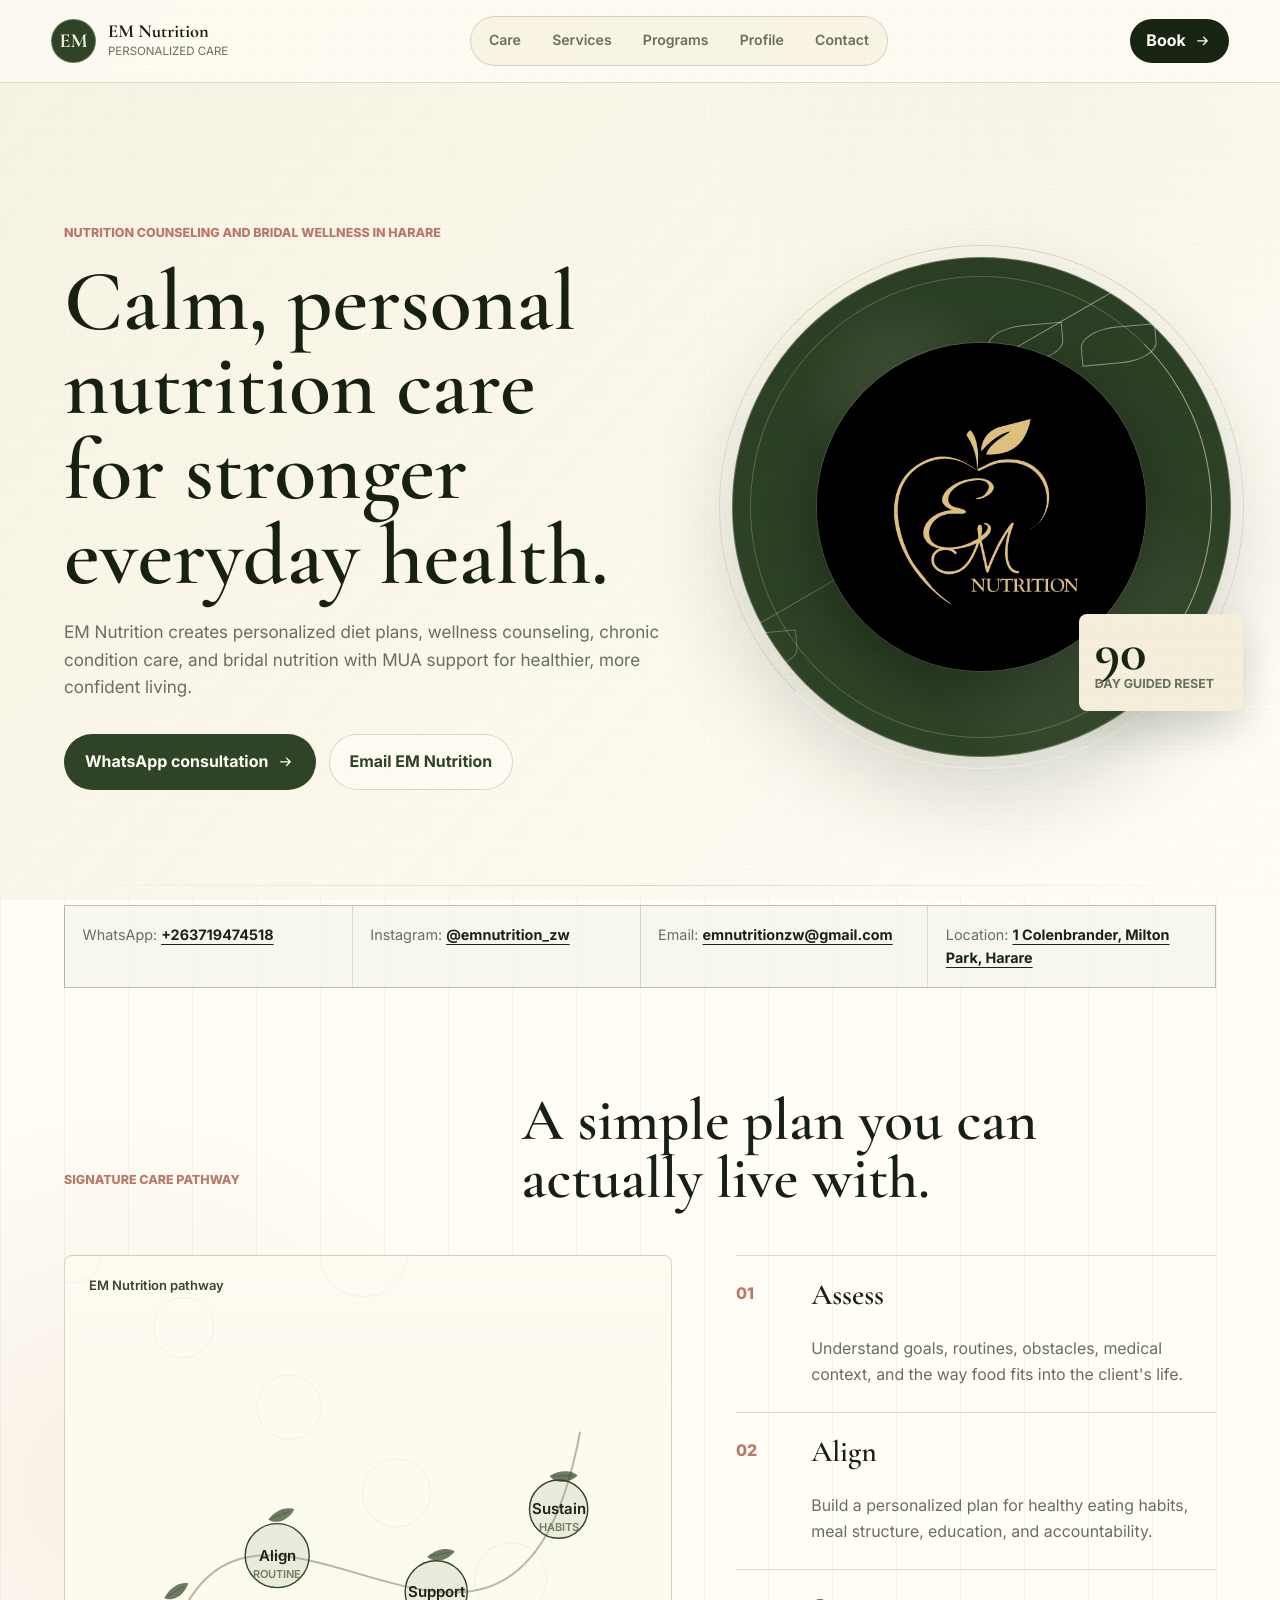
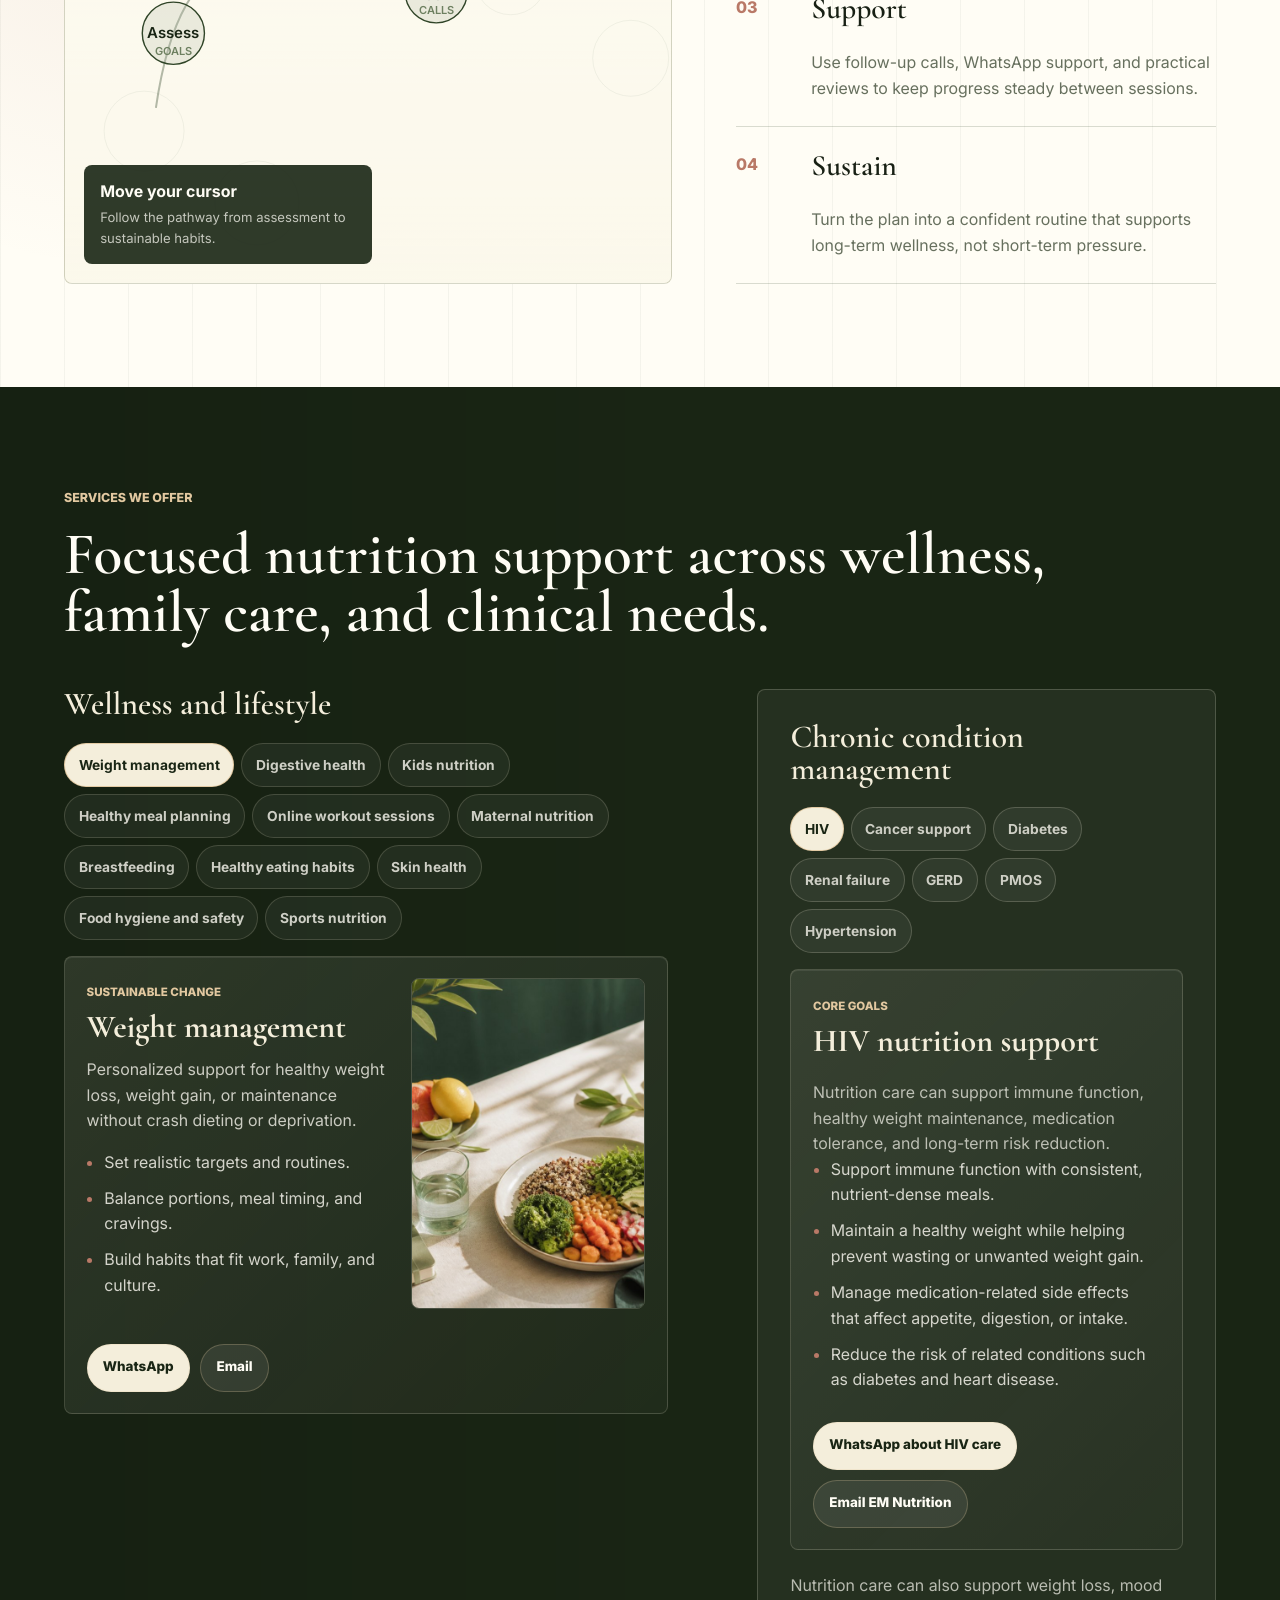
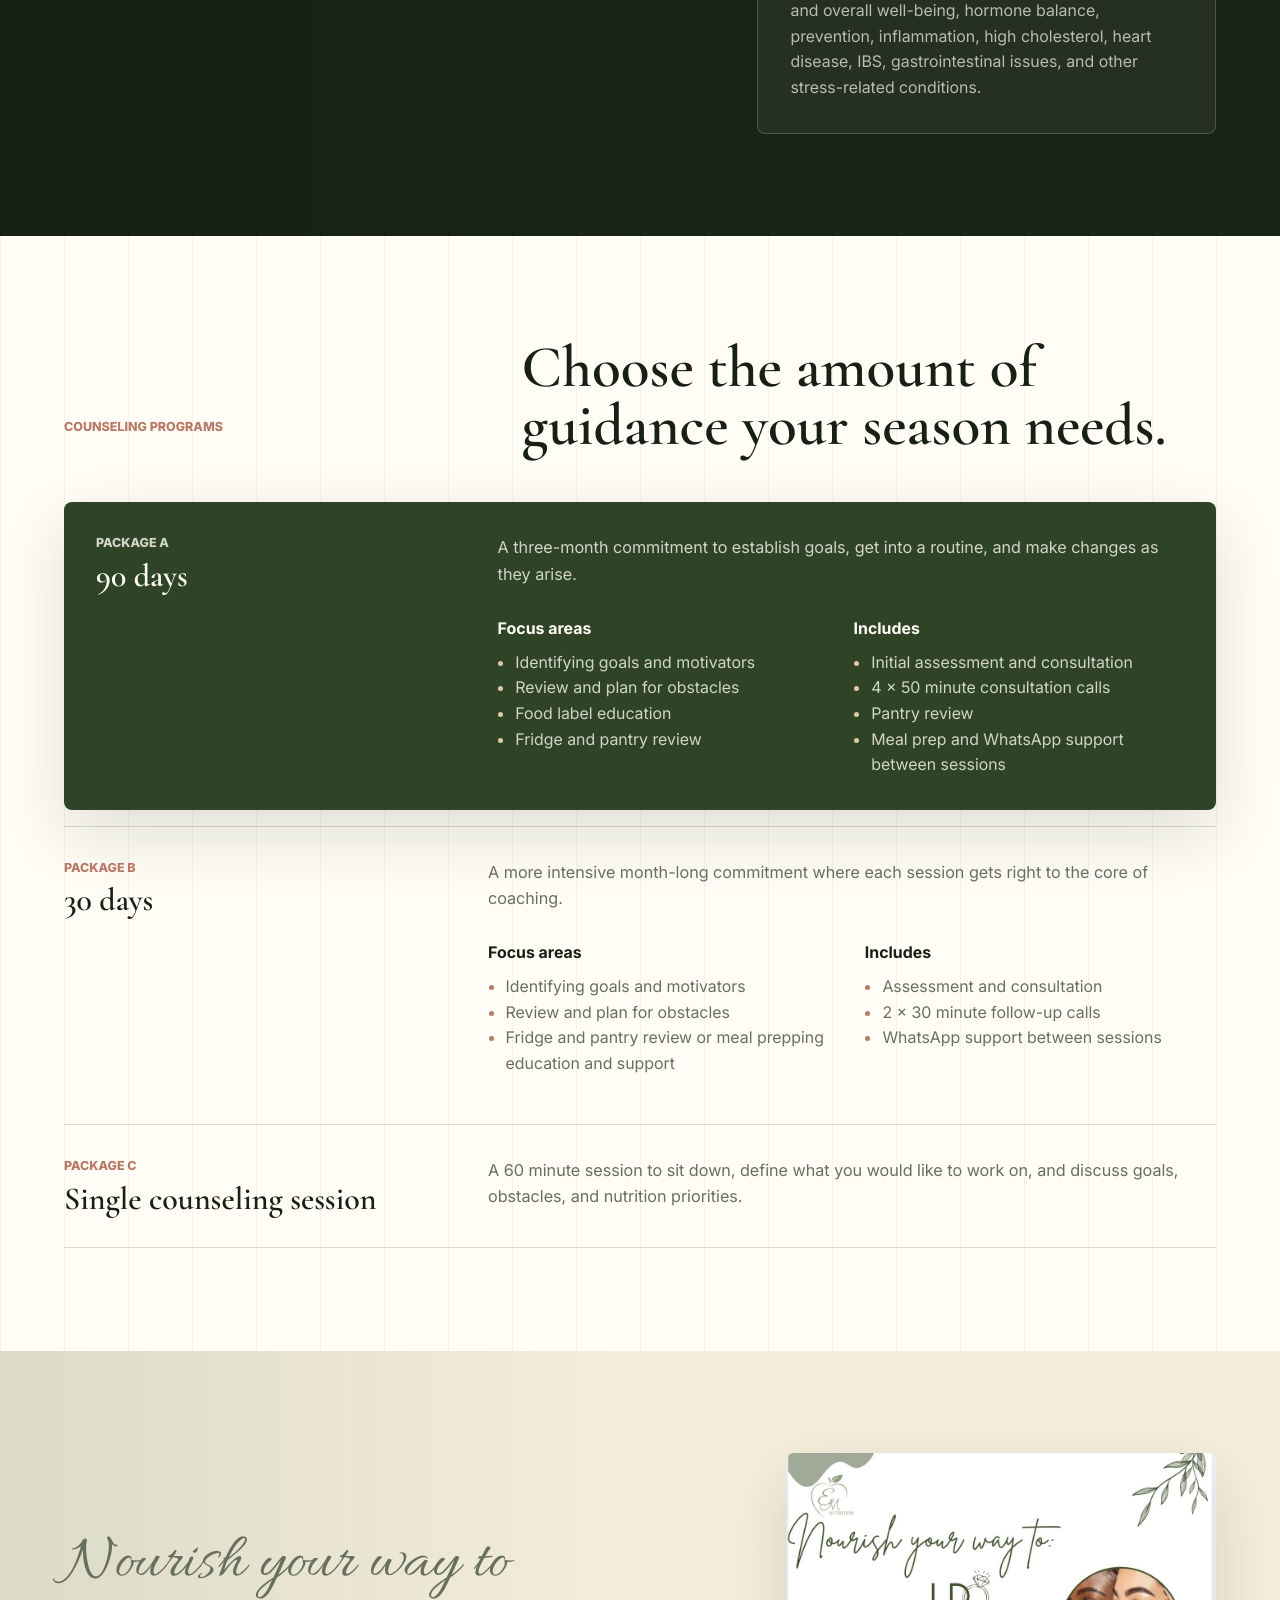
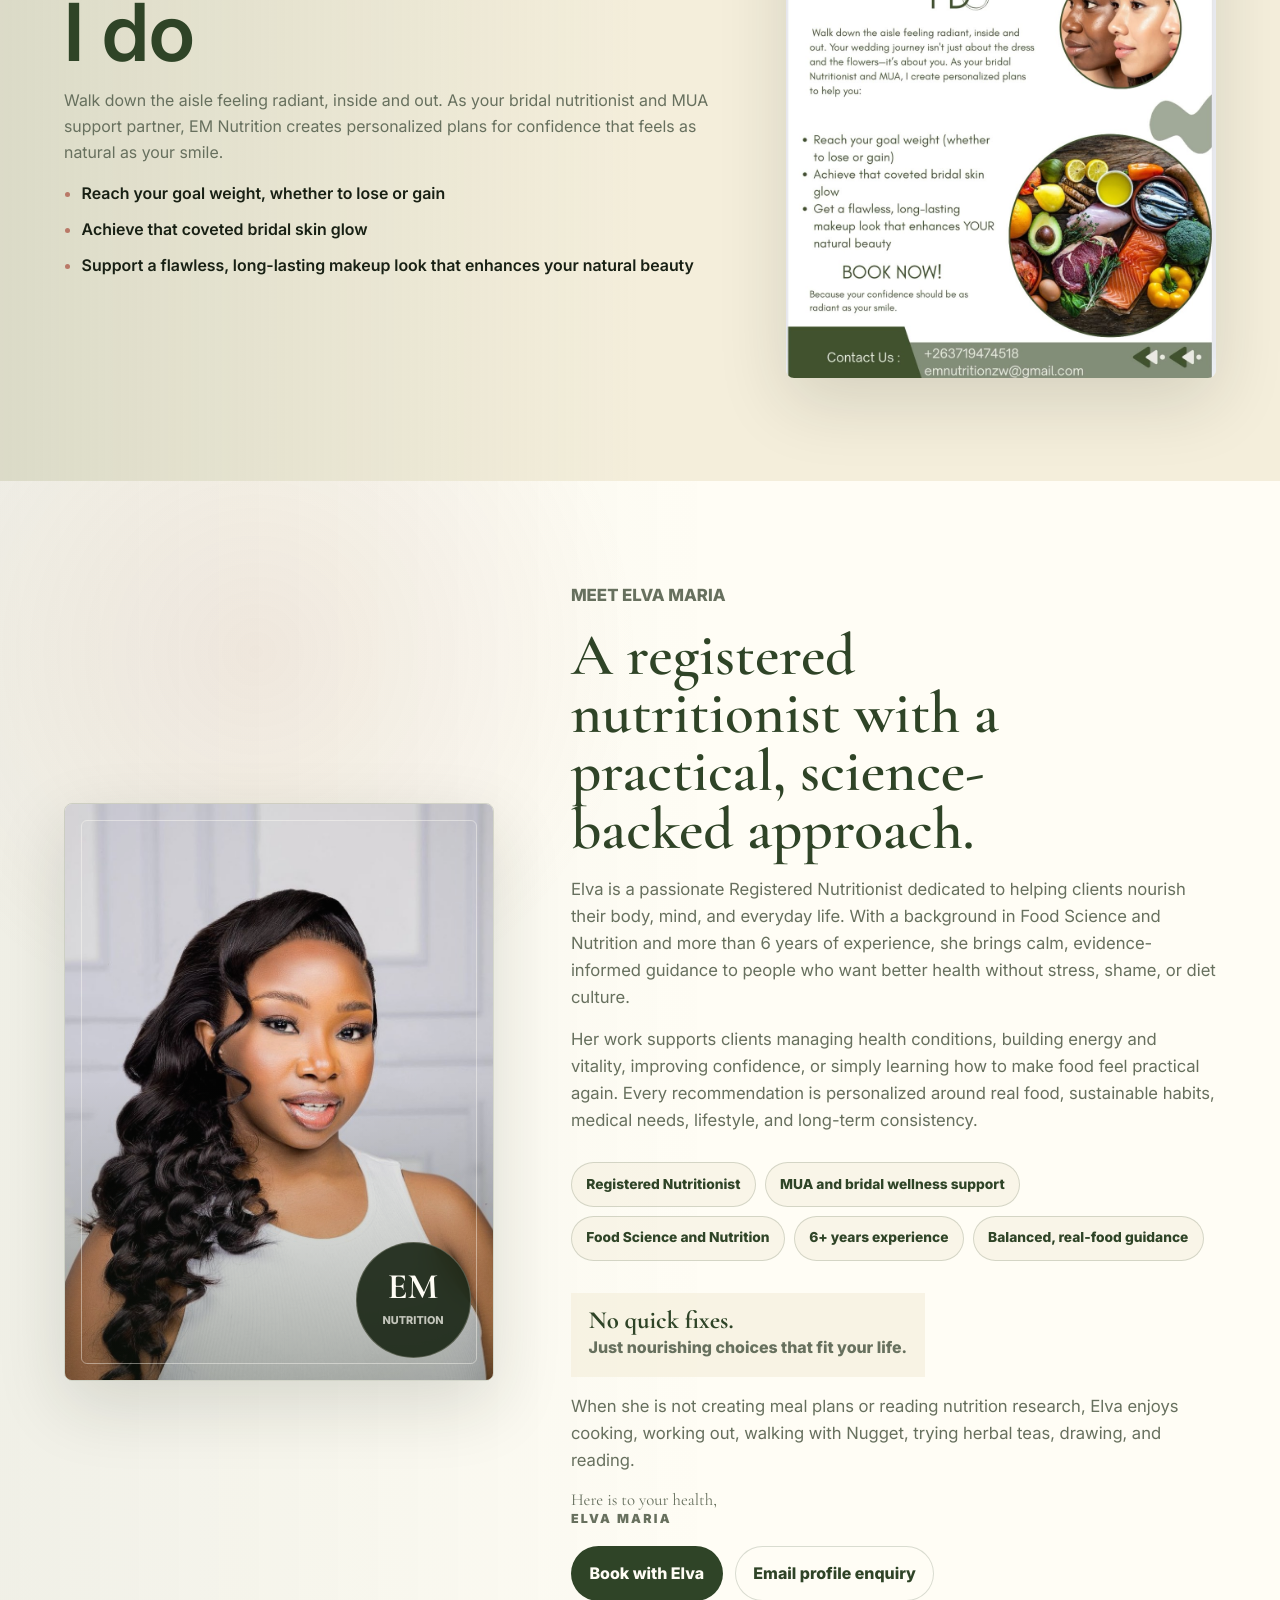
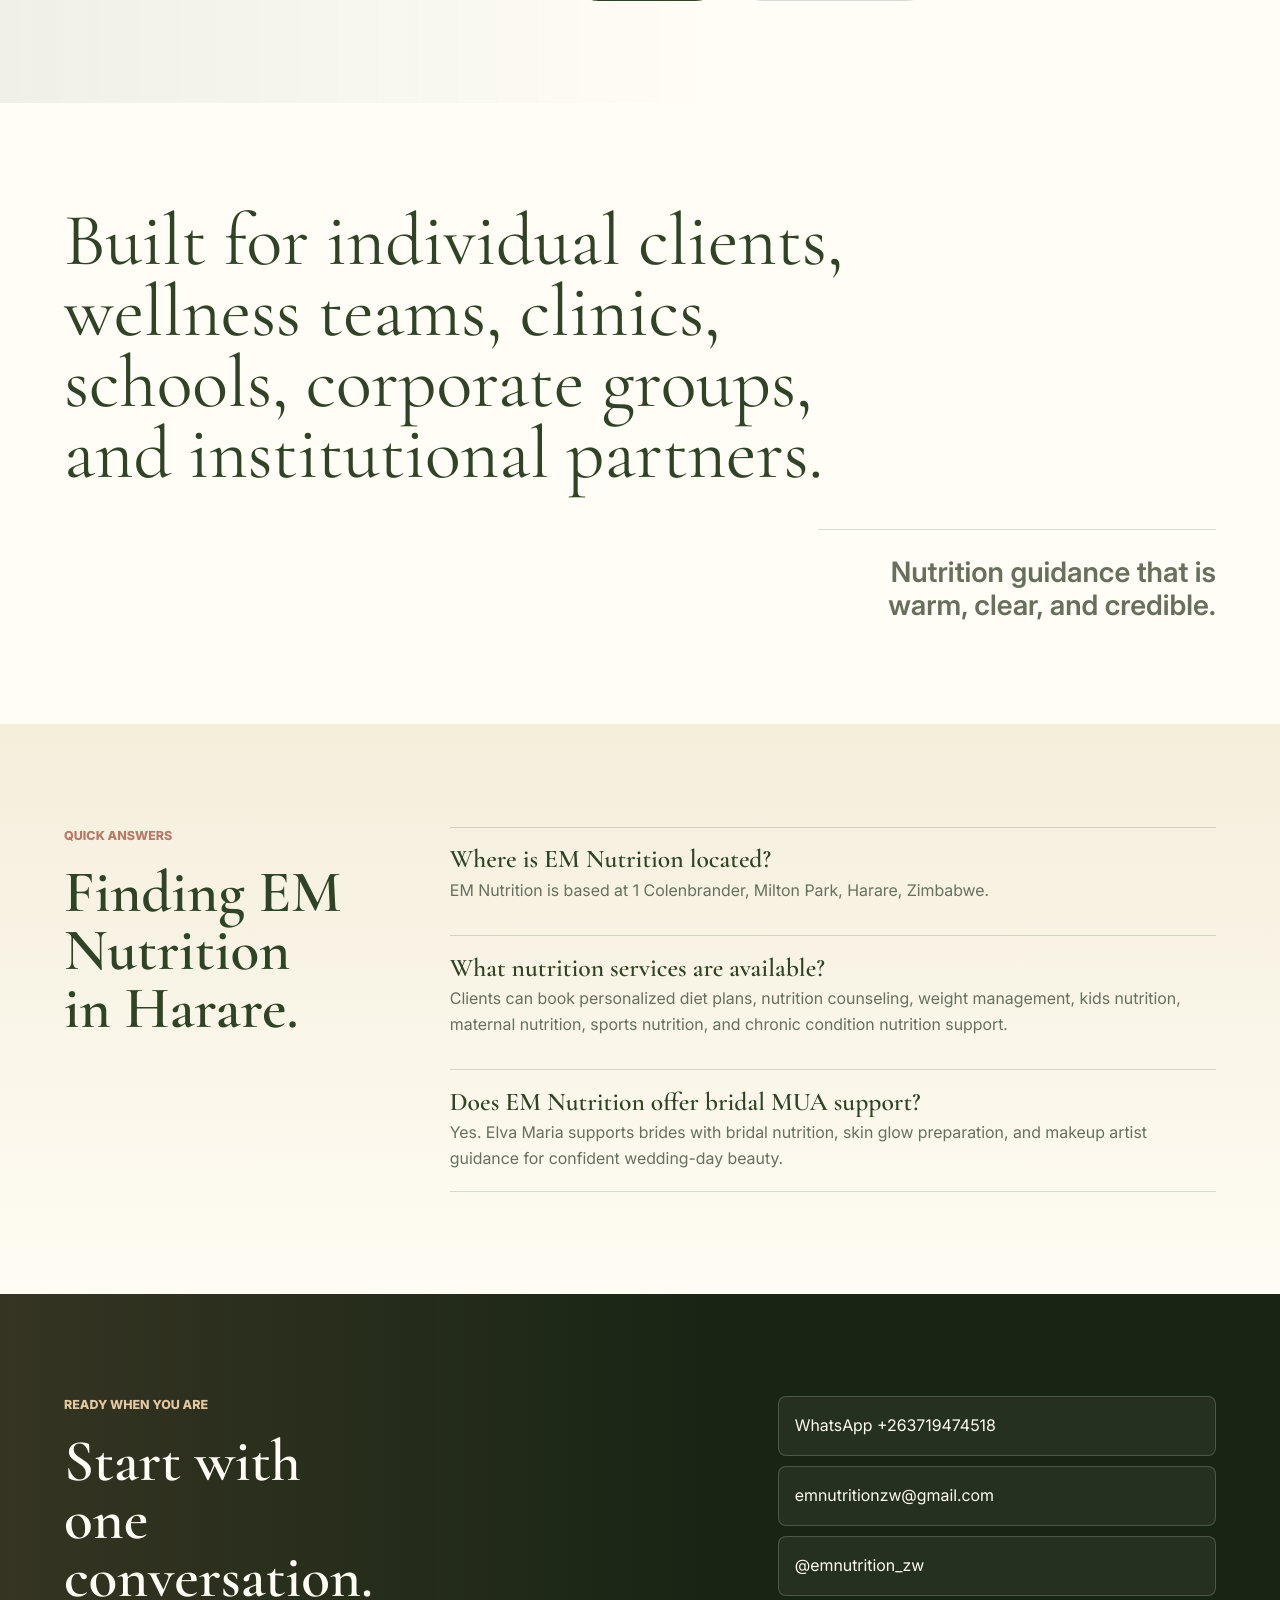
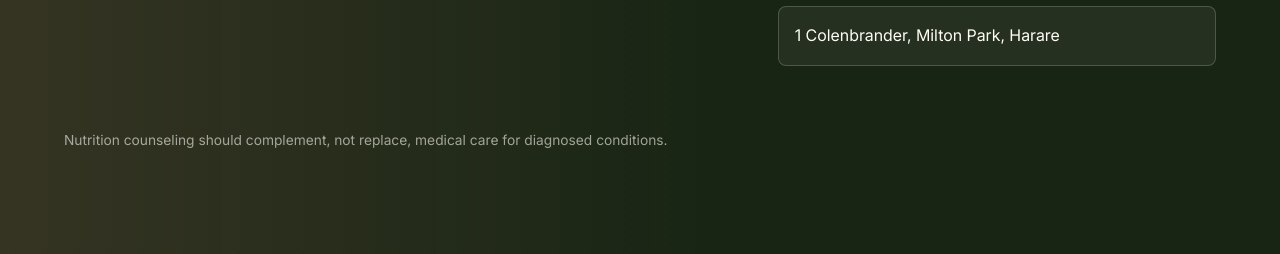
==== commit cab8c5dc: "Improve SEO for live domain" ====
--- a/index.html
+++ b/index.html
@@ -3,11 +3,35 @@
   <head>
     <meta charset="utf-8" />
     <meta name="viewport" content="width=device-width, initial-scale=1" />
-    <title>EM Nutrition | Nutrition Counseling</title>
+    <title>EM Nutrition Zimbabwe | Harare Nutritionist, Diet Plans & Bridal MUA</title>
     <meta
       name="description"
-      content="EM Nutrition offers personalized nutrition counseling, wellness support, chronic condition management, meal planning, and bridal nutrition care."
+      content="EM Nutrition is a registered nutritionist and MUA in Harare offering personalized diet plans, chronic condition support, kids nutrition, bridal nutrition, and makeup support."
     />
+    <meta
+      name="keywords"
+      content="nutritionist in Harare, nutritionist Zimbabwe, diet plans Harare, registered nutritionist Zimbabwe, nutrition counseling, chronic condition nutrition, diabetes nutrition support, renal nutrition, HIV nutrition support, cancer nutrition support, kids nutrition, maternal nutrition, sports nutrition, bridal nutrition, bridal MUA Harare, makeup artist Harare, EM Nutrition"
+    />
+    <meta name="robots" content="index, follow, max-image-preview:large" />
+    <meta name="author" content="EM Nutrition" />
+    <link rel="canonical" href="https://www.emnutrition.co.zw/" />
+    <meta property="og:type" content="website" />
+    <meta property="og:site_name" content="EM Nutrition" />
+    <meta property="og:title" content="EM Nutrition Zimbabwe | Harare Nutritionist & Bridal MUA" />
+    <meta
+      property="og:description"
+      content="Personalized nutrition counseling, diet plans, chronic condition support, kids nutrition, bridal wellness, and MUA services by Elva Maria in Harare."
+    />
+    <meta property="og:url" content="https://www.emnutrition.co.zw/" />
+    <meta property="og:image" content="https://www.emnutrition.co.zw/assets/em-logo-wall.jpeg" />
+    <meta property="og:image:alt" content="EM Nutrition logo on a calm green clinical wall" />
+    <meta name="twitter:card" content="summary_large_image" />
+    <meta name="twitter:title" content="EM Nutrition Zimbabwe | Harare Nutritionist & Bridal MUA" />
+    <meta
+      name="twitter:description"
+      content="Registered nutritionist and MUA in Harare offering personalized diet plans, wellness counseling, clinical nutrition support, and bridal care."
+    />
+    <meta name="twitter:image" content="https://www.emnutrition.co.zw/assets/em-logo-wall.jpeg" />
     <link rel="icon" href="./favicon.ico" sizes="any" />
     <link rel="icon" type="image/png" href="./assets/favicon.png" />
     <link rel="apple-touch-icon" href="./assets/apple-touch-icon.png" />
@@ -18,6 +42,138 @@
       rel="stylesheet"
     />
     <link rel="stylesheet" href="./styles.css" />
+    <script type="application/ld+json">
+      {
+        "@context": "https://schema.org",
+        "@graph": [
+          {
+            "@type": "WebSite",
+            "@id": "https://www.emnutrition.co.zw/#website",
+            "url": "https://www.emnutrition.co.zw/",
+            "name": "EM Nutrition",
+            "description": "Personalized nutrition counseling, diet plans, wellness support, chronic condition nutrition, and bridal MUA services in Harare, Zimbabwe.",
+            "publisher": {
+              "@id": "https://www.emnutrition.co.zw/#business"
+            },
+            "inLanguage": "en"
+          },
+          {
+            "@type": "LocalBusiness",
+            "@id": "https://www.emnutrition.co.zw/#business",
+            "name": "EM Nutrition",
+            "url": "https://www.emnutrition.co.zw/",
+            "logo": "https://www.emnutrition.co.zw/assets/favicon.png",
+            "image": [
+              "https://www.emnutrition.co.zw/assets/em-logo-wall.jpeg",
+              "https://www.emnutrition.co.zw/assets/elva-profile.jpg",
+              "https://www.emnutrition.co.zw/assets/bridal-nourish.jpeg"
+            ],
+            "description": "EM Nutrition offers personalized diet plans, nutrition counseling, chronic condition nutrition support, kids nutrition, maternal nutrition, sports nutrition, bridal nutrition, and MUA support.",
+            "telephone": "+263719474518",
+            "email": "emnutritionzw@gmail.com",
+            "address": {
+              "@type": "PostalAddress",
+              "streetAddress": "1 Colenbrander, Milton Park",
+              "addressLocality": "Harare",
+              "addressCountry": "ZW"
+            },
+            "areaServed": [
+              "Harare",
+              "Zimbabwe"
+            ],
+            "sameAs": [
+              "https://www.instagram.com/emnutrition_zw/"
+            ],
+            "priceRange": "$$",
+            "founder": {
+              "@id": "https://www.emnutrition.co.zw/#elva-maria"
+            },
+            "makesOffer": [
+              {
+                "@type": "Offer",
+                "itemOffered": {
+                  "@type": "Service",
+                  "name": "Personalized nutrition counseling",
+                  "description": "Personalized diet plans, healthy eating routines, meal planning, and wellness support."
+                }
+              },
+              {
+                "@type": "Offer",
+                "itemOffered": {
+                  "@type": "Service",
+                  "name": "Chronic condition nutrition support",
+                  "description": "Nutrition guidance for diabetes, HIV, cancer support, renal failure, GERD, PMOS, and hypertension."
+                }
+              },
+              {
+                "@type": "Offer",
+                "itemOffered": {
+                  "@type": "Service",
+                  "name": "Bridal nutrition and MUA support",
+                  "description": "Bridal nutrition, skin glow support, and makeup artist services for wedding confidence."
+                }
+              }
+            ]
+          },
+          {
+            "@type": "Person",
+            "@id": "https://www.emnutrition.co.zw/#elva-maria",
+            "name": "Elva Maria",
+            "image": "https://www.emnutrition.co.zw/assets/elva-profile.jpg",
+            "jobTitle": "Registered Nutritionist and Makeup Artist",
+            "worksFor": {
+              "@id": "https://www.emnutrition.co.zw/#business"
+            },
+            "knowsAbout": [
+              "Food Science and Nutrition",
+              "Nutrition counseling",
+              "Personalized diet plans",
+              "Chronic condition nutrition",
+              "Bridal nutrition",
+              "Makeup artistry"
+            ]
+          },
+          {
+            "@type": "FAQPage",
+            "@id": "https://www.emnutrition.co.zw/#faq",
+            "mainEntity": [
+              {
+                "@type": "Question",
+                "name": "Where is EM Nutrition located?",
+                "acceptedAnswer": {
+                  "@type": "Answer",
+                  "text": "EM Nutrition is located at 1 Colenbrander, Milton Park, Harare, Zimbabwe."
+                }
+              },
+              {
+                "@type": "Question",
+                "name": "What services does EM Nutrition offer?",
+                "acceptedAnswer": {
+                  "@type": "Answer",
+                  "text": "EM Nutrition offers personalized diet plans, nutrition counseling, weight management, kids nutrition, maternal nutrition, sports nutrition, chronic condition nutrition support, bridal nutrition, and MUA support."
+                }
+              },
+              {
+                "@type": "Question",
+                "name": "How can I book an EM Nutrition consultation?",
+                "acceptedAnswer": {
+                  "@type": "Answer",
+                  "text": "You can book through WhatsApp on +263719474518 or email emnutritionzw@gmail.com."
+                }
+              },
+              {
+                "@type": "Question",
+                "name": "Does EM Nutrition offer bridal MUA support?",
+                "acceptedAnswer": {
+                  "@type": "Answer",
+                  "text": "Yes. Elva Maria supports brides with bridal nutrition, skin glow preparation, and makeup artist guidance for confident wedding-day beauty."
+                }
+              }
+            ]
+          }
+        ]
+      }
+    </script>
   </head>
   <body>
     <div class="grain" aria-hidden="true"></div>
@@ -49,11 +205,11 @@
     <main id="main">
       <section class="hero" id="top" aria-labelledby="hero-title">
         <div class="hero-copy" data-reveal>
-          <p class="eyebrow">Nutrition counseling for real life</p>
+          <p class="eyebrow">Nutrition counseling and bridal wellness in Harare</p>
           <h1 id="hero-title">Calm, personal nutrition care for stronger everyday health.</h1>
           <p class="hero-lede">
-            EM Nutrition creates personalized diet plans that support fitness, wellness, chronic
-            condition care, and a healthier relationship with food without stress or deprivation.
+            EM Nutrition creates personalized diet plans, wellness counseling, chronic condition
+            care, and bridal nutrition with MUA support for healthier, more confident living.
           </p>
           <div class="hero-actions" aria-label="Primary actions">
             <a class="button primary" href="https://wa.me/263719474518" target="_blank" rel="noreferrer">
@@ -574,9 +730,9 @@
           <p class="script">Nourish your way to</p>
           <h2 id="bridal-title">I do</h2>
           <p>
-            Walk down the aisle feeling radiant, inside and out. As your bridal nutrition and beauty
-            support partner, EM Nutrition creates personalized plans for confidence that feels as
-            natural as your smile.
+            Walk down the aisle feeling radiant, inside and out. As your bridal nutritionist and
+            MUA support partner, EM Nutrition creates personalized plans for confidence that feels
+            as natural as your smile.
           </p>
           <ul>
             <li>Reach your goal weight, whether to lose or gain</li>
@@ -615,6 +771,7 @@
           </p>
           <div class="profile-points" aria-label="Profile highlights">
             <span>Registered Nutritionist</span>
+            <span>MUA and bridal wellness support</span>
             <span>Food Science and Nutrition</span>
             <span>6+ years experience</span>
             <span>Balanced, real-food guidance</span>
@@ -644,6 +801,27 @@
         <p class="assurance-side">
           Nutrition guidance that is warm, clear, and credible.
         </p>
+      </section>
+
+      <section class="seo-faq" aria-labelledby="seo-faq-title">
+        <div data-reveal>
+          <p class="eyebrow">Quick answers</p>
+          <h2 id="seo-faq-title">Finding EM Nutrition in Harare.</h2>
+        </div>
+        <div class="seo-faq-list" data-reveal>
+          <article>
+            <h3>Where is EM Nutrition located?</h3>
+            <p>EM Nutrition is based at 1 Colenbrander, Milton Park, Harare, Zimbabwe.</p>
+          </article>
+          <article>
+            <h3>What nutrition services are available?</h3>
+            <p>Clients can book personalized diet plans, nutrition counseling, weight management, kids nutrition, maternal nutrition, sports nutrition, and chronic condition nutrition support.</p>
+          </article>
+          <article>
+            <h3>Does EM Nutrition offer bridal MUA support?</h3>
+            <p>Yes. Elva Maria supports brides with bridal nutrition, skin glow preparation, and makeup artist guidance for confident wedding-day beauty.</p>
+          </article>
+        </div>
       </section>
     </main>
 
--- a/styles.css
+++ b/styles.css
@@ -510,6 +510,7 @@
 .bridal,
 .profile,
 .assurance,
+.seo-faq,
 .site-footer {
   padding: clamp(4rem, 8vw, 8rem) clamp(1rem, 5vw, 5.5rem);
 }
@@ -1307,6 +1308,47 @@
   text-align: right;
 }
 
+.seo-faq {
+  display: grid;
+  grid-template-columns: minmax(16rem, 0.42fr) minmax(0, 1fr);
+  gap: clamp(2rem, 5vw, 4.5rem);
+  background:
+    linear-gradient(180deg, rgba(244, 238, 219, 0.72), rgba(255, 253, 245, 0.92)),
+    var(--linen);
+}
+
+.seo-faq h2 {
+  max-width: 10ch;
+  color: var(--pine);
+}
+
+.seo-faq-list {
+  display: grid;
+  gap: 0.8rem;
+}
+
+.seo-faq-list article {
+  padding: 1.2rem 0;
+  border-top: 1px solid var(--line);
+}
+
+.seo-faq-list article:last-child {
+  border-bottom: 1px solid var(--line);
+}
+
+.seo-faq-list h3 {
+  margin-bottom: 0.35rem;
+  color: var(--pine);
+  font-size: clamp(1.45rem, 2vw, 2rem);
+}
+
+.seo-faq-list p {
+  max-width: 48rem;
+  margin-bottom: 0;
+  color: var(--muted);
+  font-size: 1rem;
+}
+
 .site-footer {
   display: grid;
   grid-template-columns: minmax(0, 0.7fr) minmax(20rem, 0.45fr);
@@ -1393,6 +1435,7 @@
   .service-columns,
   .bridal,
   .profile,
+  .seo-faq,
   .site-footer {
     grid-template-columns: 1fr;
   }
@@ -1469,6 +1512,7 @@
   .bridal,
   .profile,
   .assurance,
+  .seo-faq,
   .site-footer {
     padding-right: 1rem;
     padding-left: 1rem;
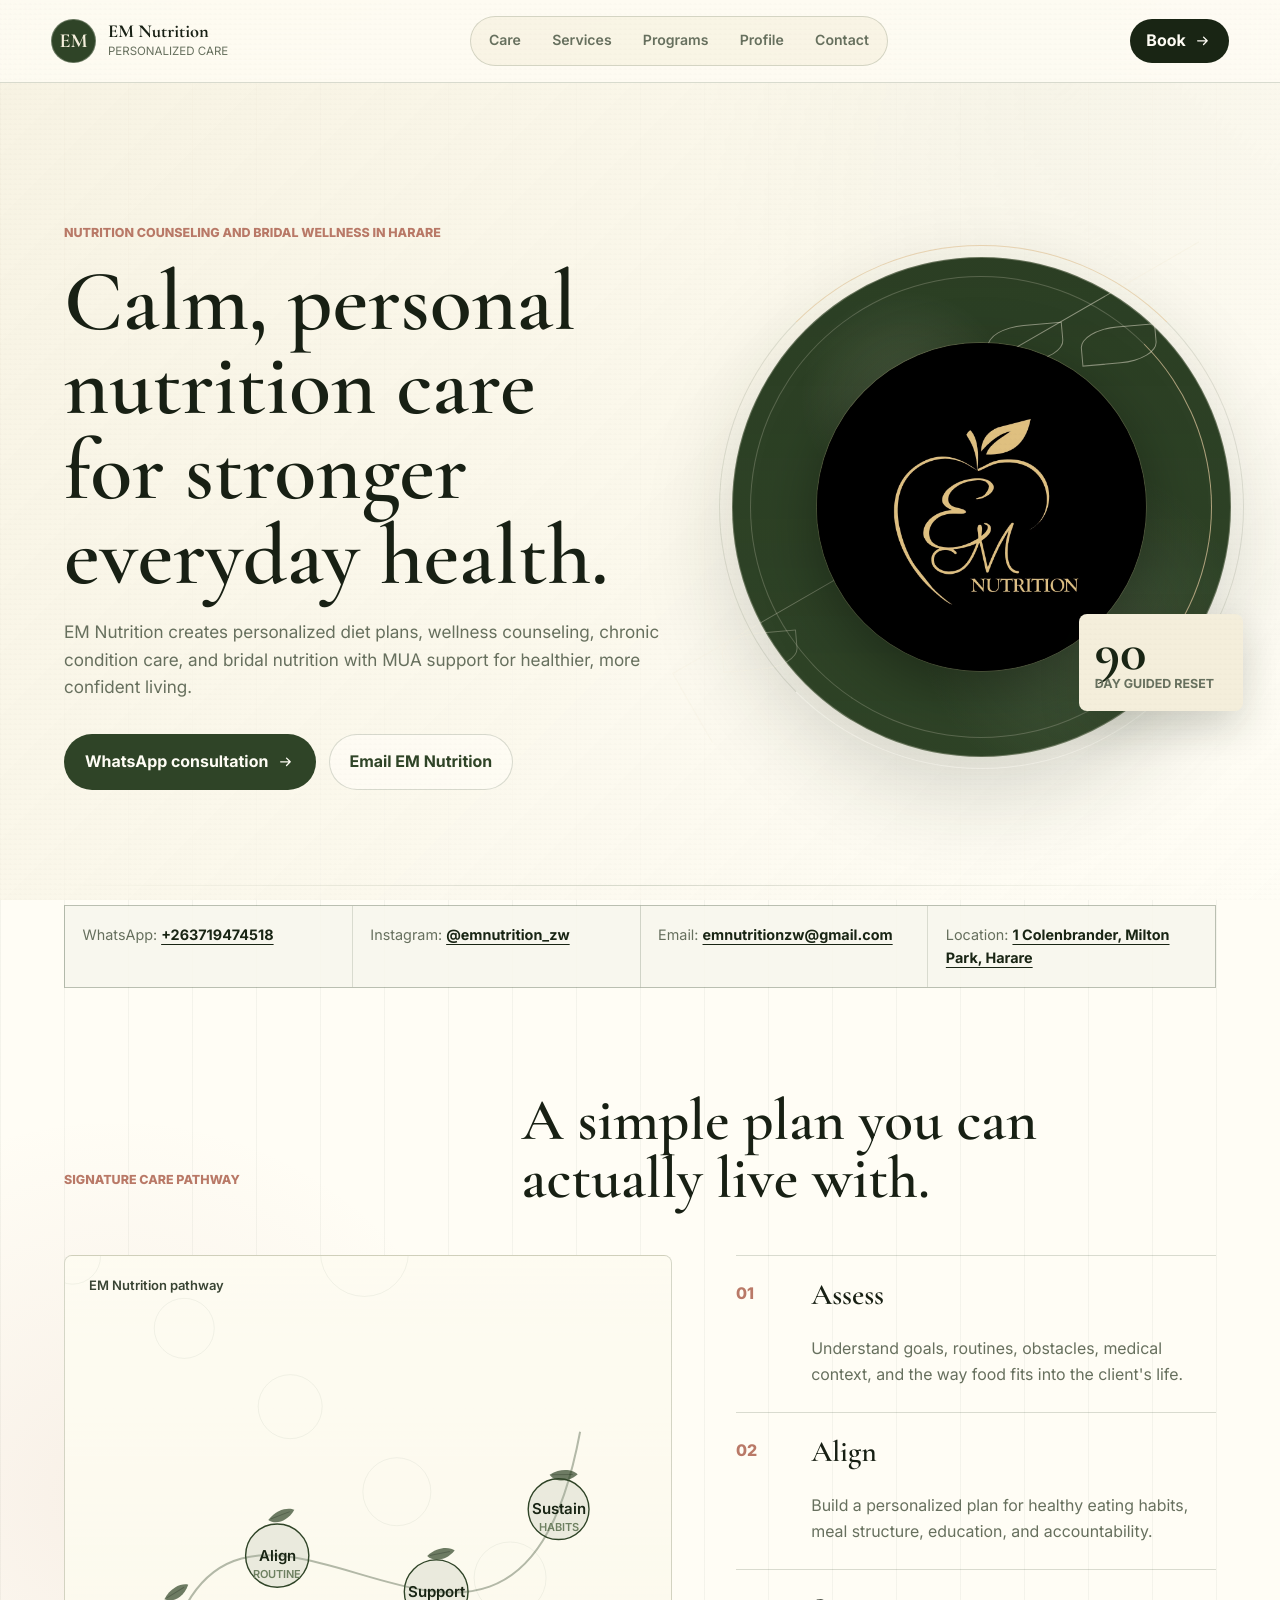
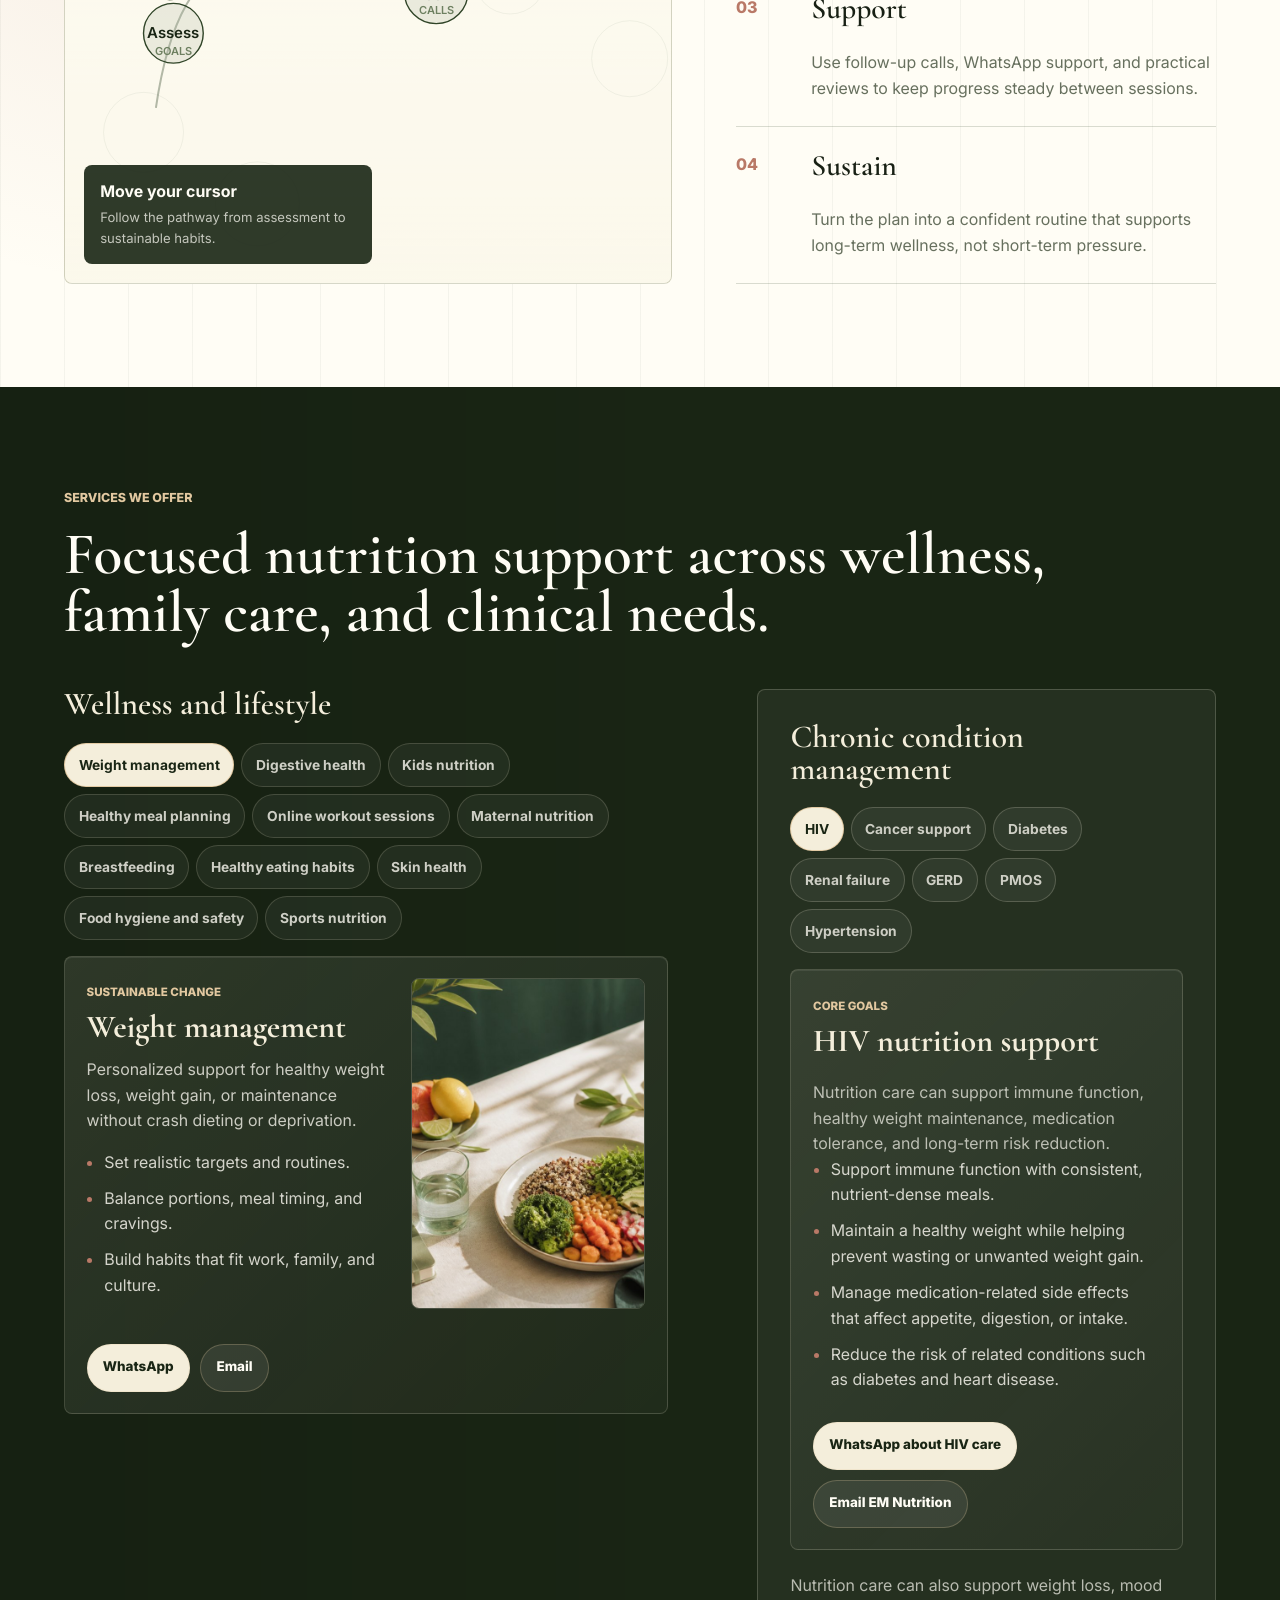
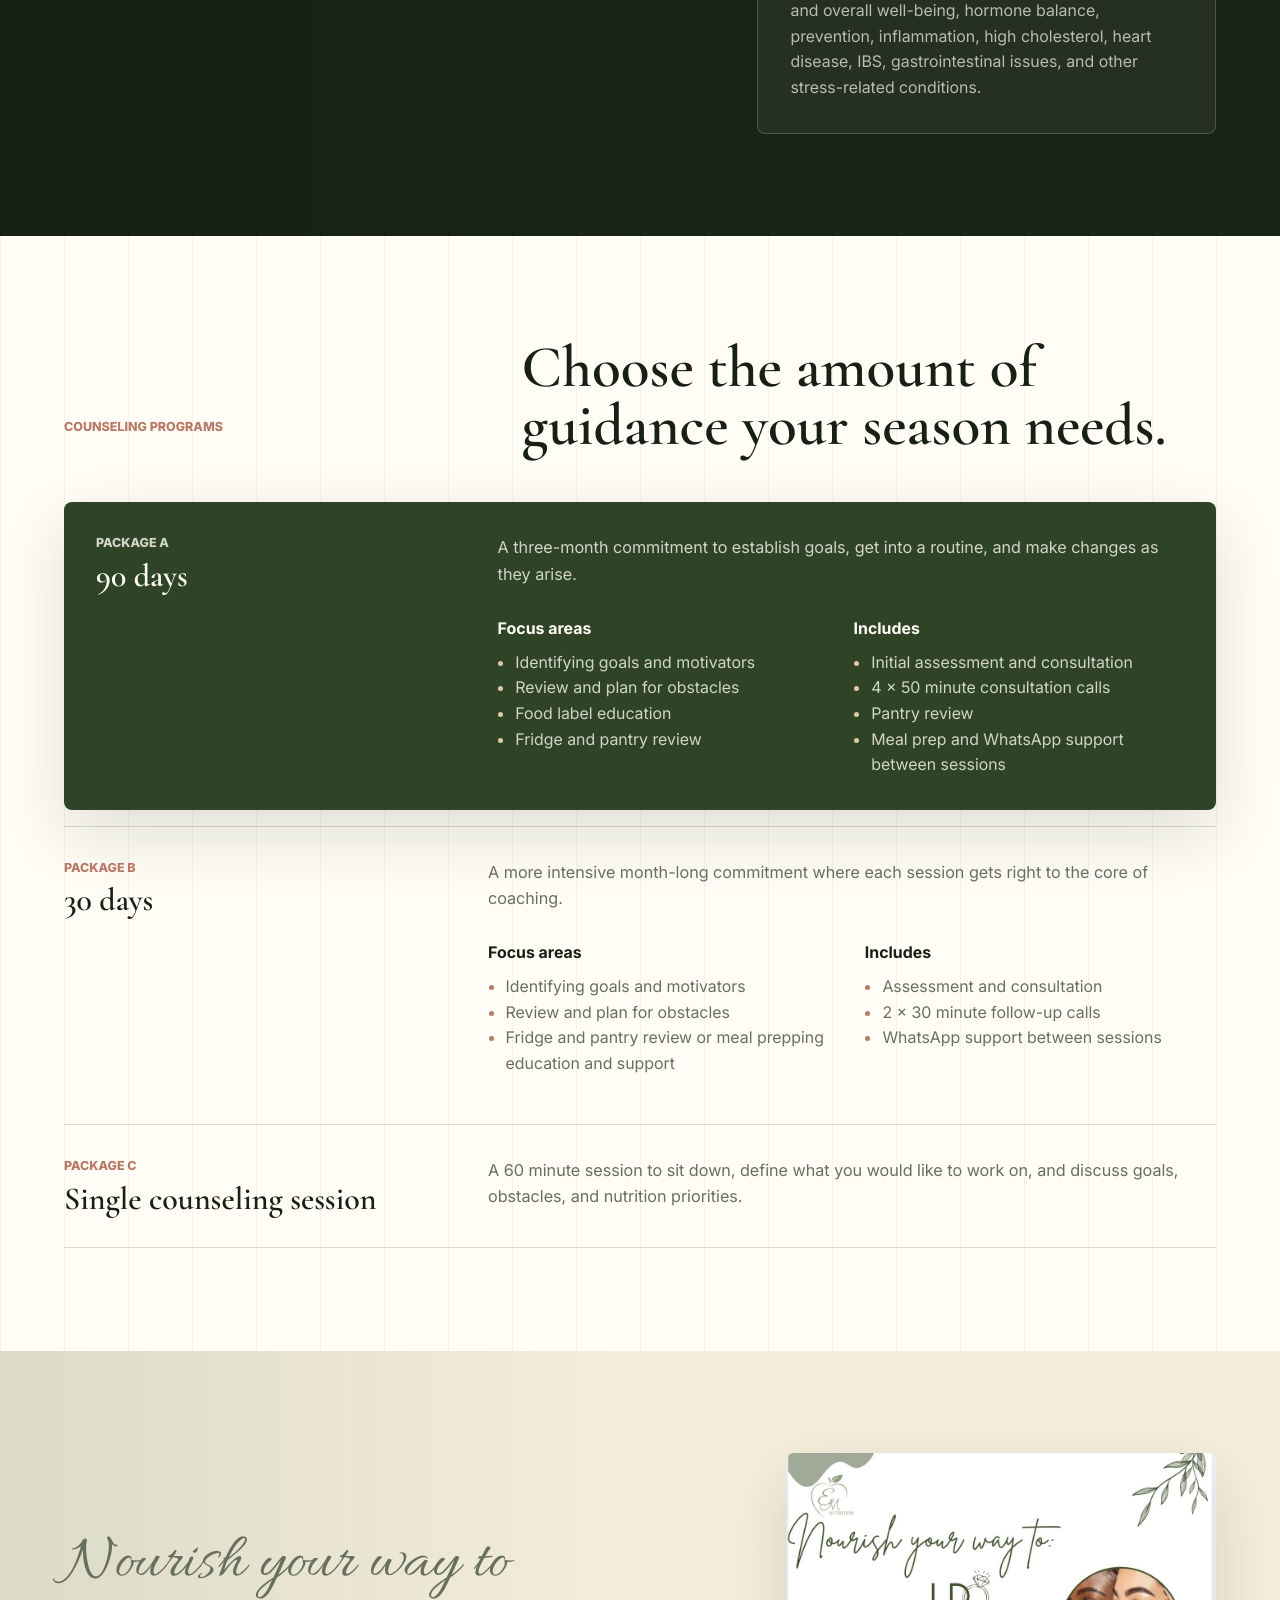
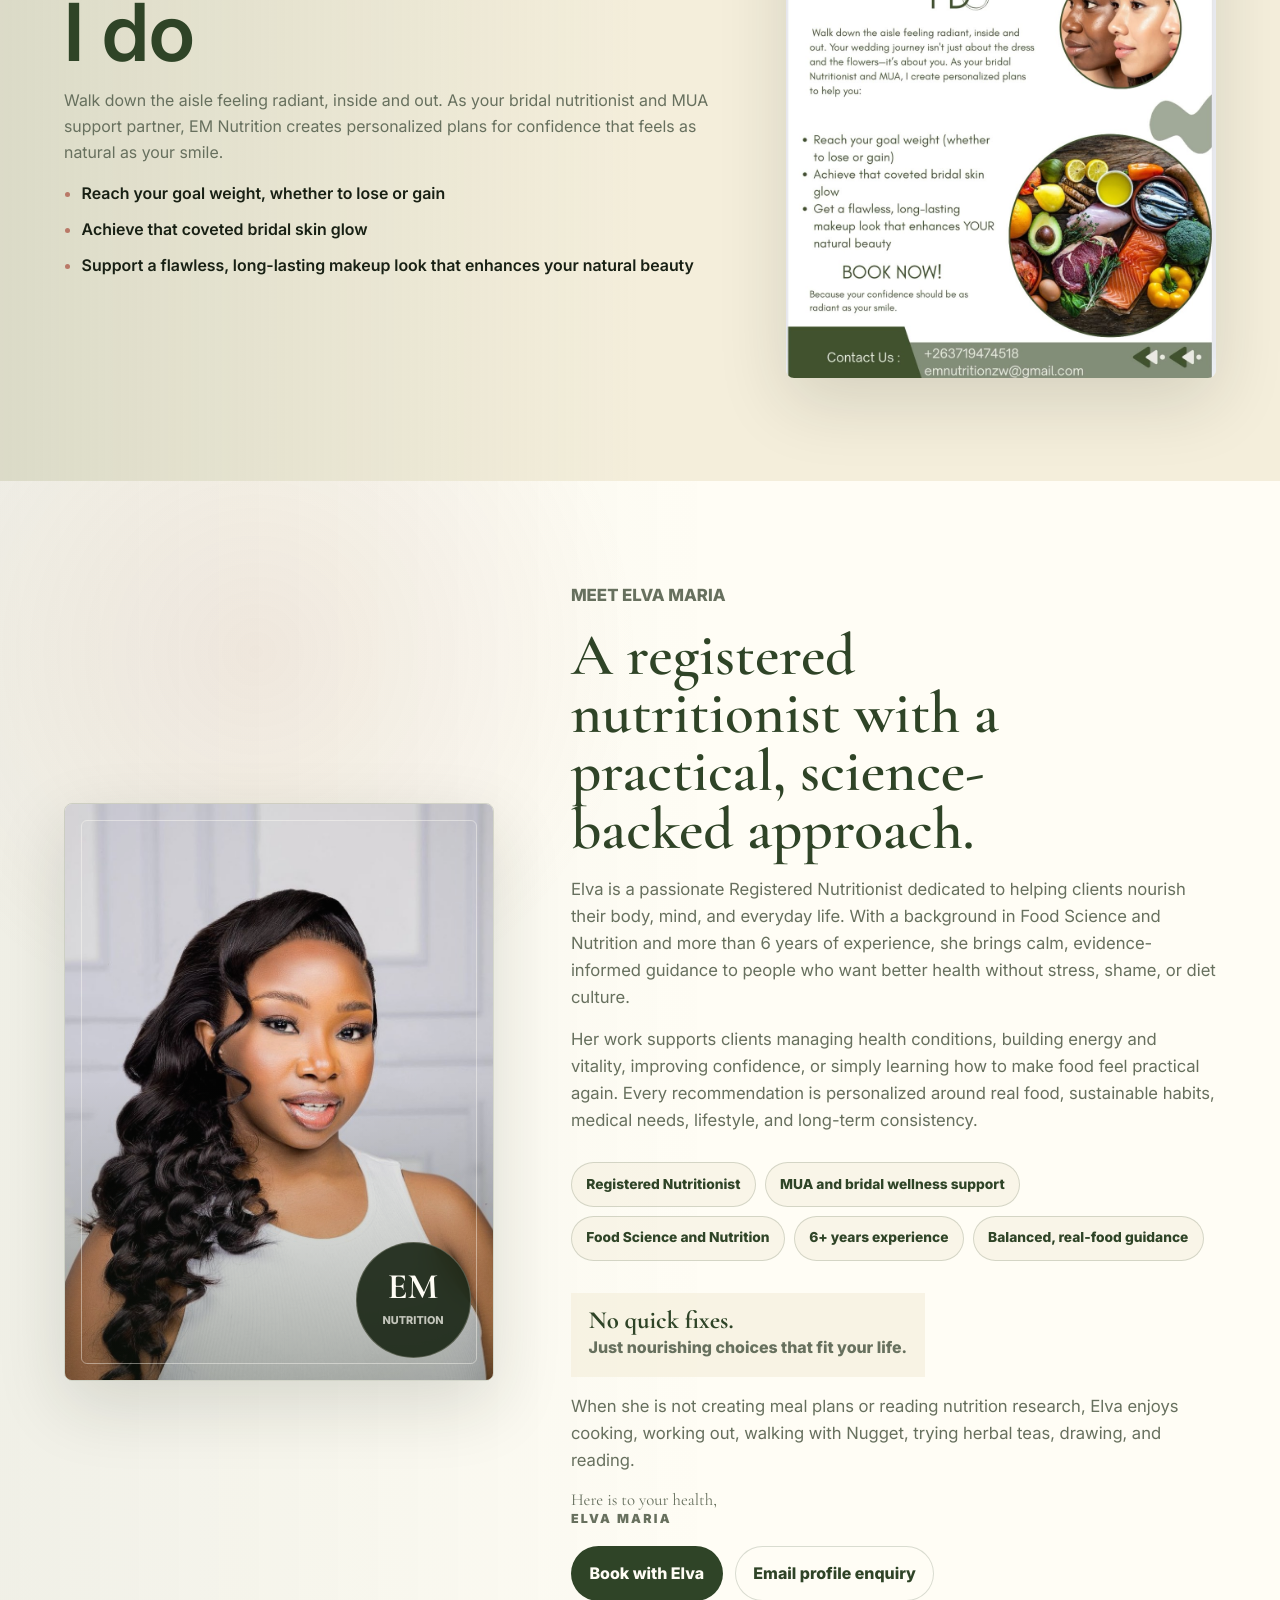
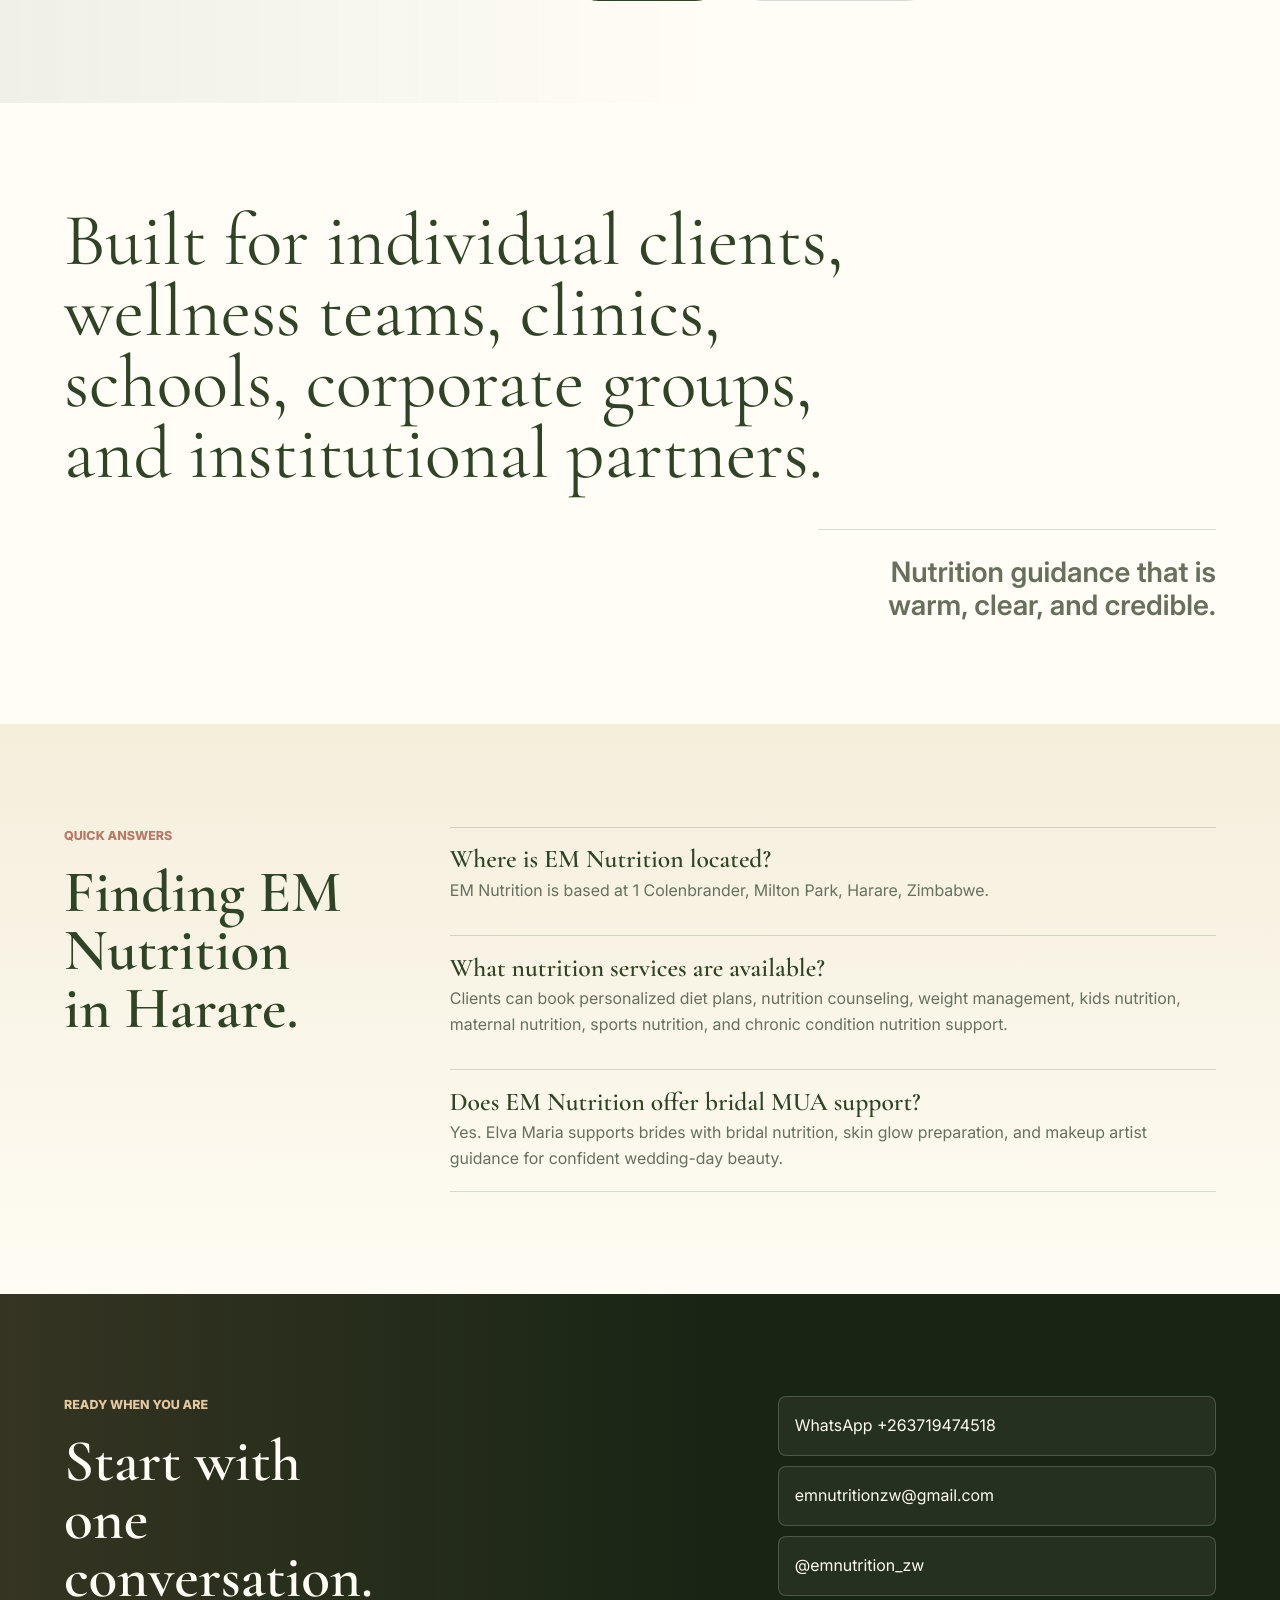
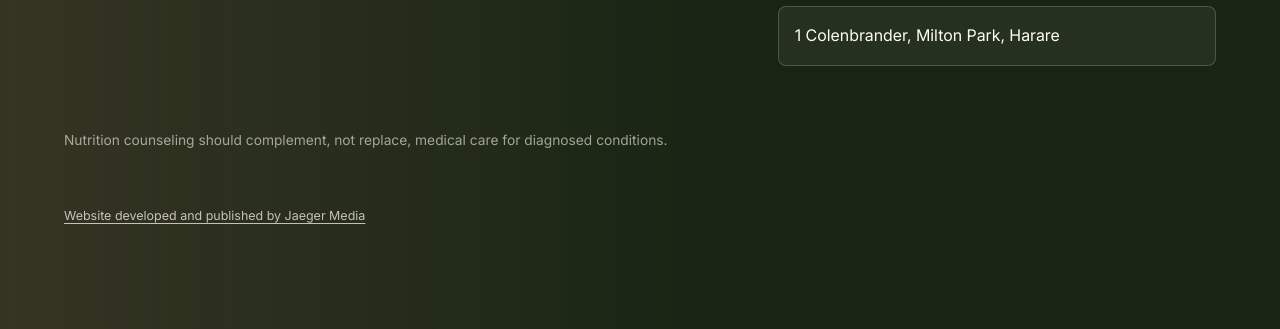
==== commit 5e743de6: "Add Jaeger Media website credit" ====
--- a/index.html
+++ b/index.html
@@ -839,6 +839,9 @@
       <p class="footer-note">
         Nutrition counseling should complement, not replace, medical care for diagnosed conditions.
       </p>
+      <a class="jaeger-credit" href="https://wa.me/263789937251" target="_blank" rel="noopener noreferrer">
+        Website developed and published by Jaeger Media
+      </a>
     </footer>
 
     <script src="./script.js"></script>
--- a/styles.css
+++ b/styles.css
@@ -1397,6 +1397,27 @@
   font-size: 0.86rem;
 }
 
+.jaeger-credit {
+  display: inline-block;
+  width: fit-content;
+  margin-top: 1.5rem;
+  color: inherit;
+  font-size: 0.78rem;
+  line-height: 1.5;
+  text-decoration: underline;
+  text-underline-offset: 0.25em;
+  opacity: 0.72;
+  transition: opacity 180ms ease;
+}
+
+.jaeger-credit:hover,
+.jaeger-credit:focus-visible { opacity: 1; }
+
+.jaeger-credit:focus-visible {
+  outline: 2px solid currentColor;
+  outline-offset: 4px;
+}
+
 [data-reveal] {
   transform: translateY(18px);
   opacity: 0;
